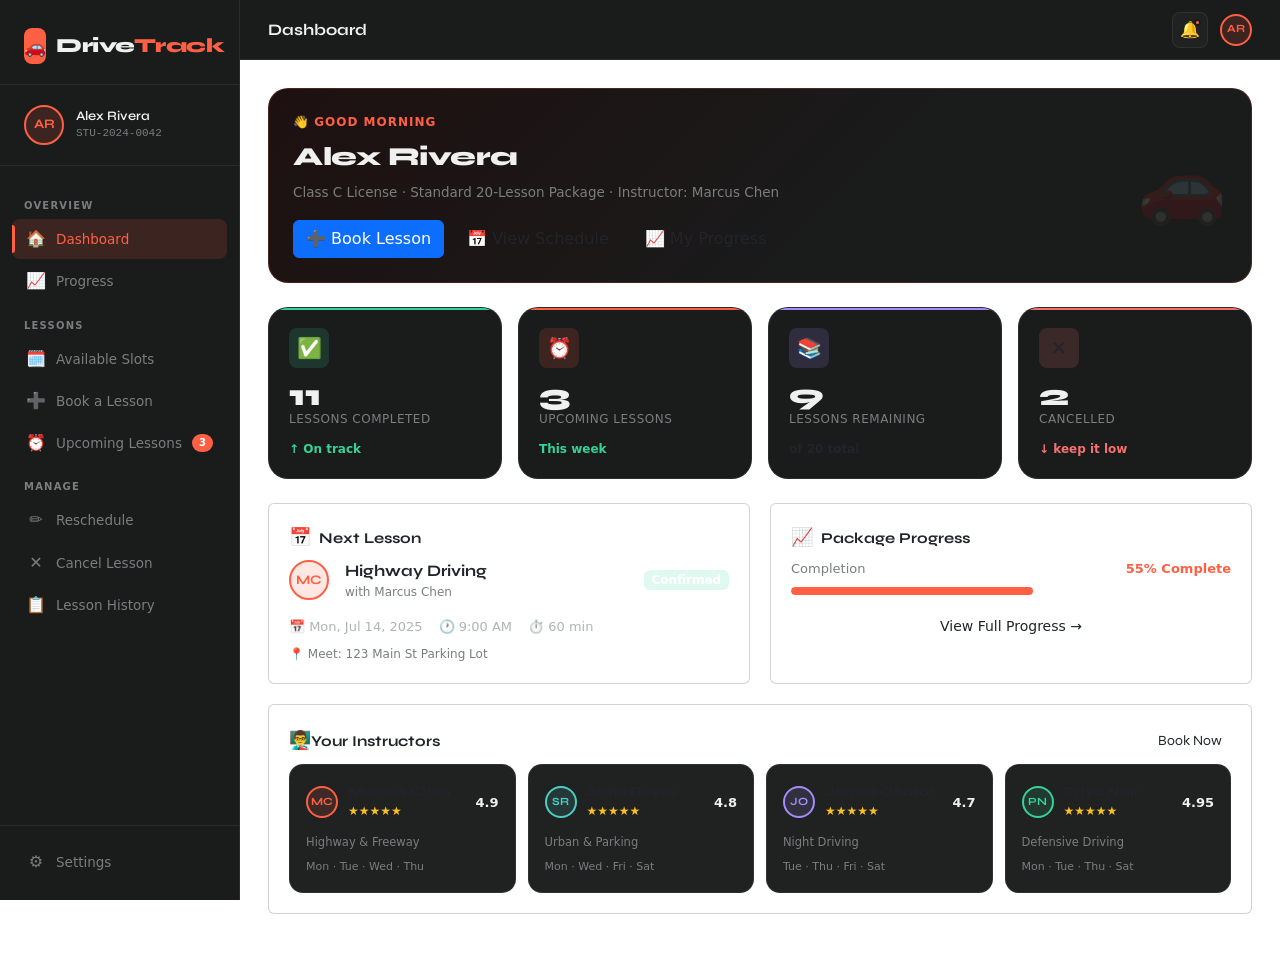
==== src/main/resources/static/index.html @ b2c442f5 "Add getAvailable method" ====
<!DOCTYPE html>
<html lang="en">
<head>
    <meta charset="UTF-8" />
    <meta name="viewport" content="width=device-width, initial-scale=1.0" />
    <title>DriveTrack — Student Dashboard</title>
    <link rel="stylesheet" href="css/style.css" />
    <!-- Bootstrap 5 utilities (grid, flex, spacing only) -->
    <link rel="stylesheet" href="https://cdn.jsdelivr.net/npm/bootstrap@5.3.2/dist/css/bootstrap.min.css" />
</head>
<body>

<!-- ══════════════════════════════════════════════════
     APP SHELL
══════════════════════════════════════════════════ -->
<div class="app-shell">

    <!-- ── Sidebar Overlay (mobile) ── -->
    <div class="sidebar-overlay" id="sidebar-overlay"></div>

    <!-- ══════════════════════════════════
         SIDEBAR / NAV
    ══════════════════════════════════ -->
    <aside class="sidebar" id="sidebar">

        <!-- Logo -->
        <div class="sidebar-logo">
            <div class="logo-mark">
                <div class="logo-icon">🚗</div>
                <div class="logo-text">Drive<span>Track</span></div>
            </div>
        </div>

        <!-- Student Mini Profile -->
        <div class="sidebar-student">
            <div class="student-mini">
                <div class="avatar">AR</div>
                <div>
                    <div class="student-name">Alex Rivera</div>
                    <div class="student-id">STU-2024-0042</div>
                </div>
            </div>
        </div>

        <!-- Nav Links -->
        <nav class="sidebar-nav">

            <div class="nav-section-label">Overview</div>

            <button class="nav-item active" data-section="dashboard">
                <div class="nav-icon">🏠</div>
                Dashboard
            </button>

            <button class="nav-item" data-section="progress">
                <div class="nav-icon">📈</div>
                Progress
            </button>

            <div class="nav-section-label">Lessons</div>

            <button class="nav-item" data-section="slots">
                <div class="nav-icon">🗓️</div>
                Available Slots
            </button>

            <button class="nav-item" data-section="book">
                <div class="nav-icon">➕</div>
                Book a Lesson
            </button>

            <button class="nav-item" data-section="upcoming">
                <div class="nav-icon">⏰</div>
                Upcoming Lessons
                <span class="nav-badge">3</span>
            </button>

            <div class="nav-section-label">Manage</div>

            <button class="nav-item" data-section="reschedule">
                <div class="nav-icon">✏️</div>
                Reschedule
            </button>

            <button class="nav-item" data-section="cancel">
                <div class="nav-icon">✕</div>
                Cancel Lesson
            </button>

            <button class="nav-item" data-section="history">
                <div class="nav-icon">📋</div>
                Lesson History
            </button>

        </nav>

        <!-- Sidebar Footer -->
        <div class="sidebar-footer">
            <button class="nav-item" data-section="dashboard" style="color:var(--text-muted)">
                <div class="nav-icon">⚙️</div>
                Settings
            </button>
        </div>

    </aside><!-- /sidebar -->


    <!-- ══════════════════════════════════
         MAIN CONTENT AREA
    ══════════════════════════════════ -->
    <main class="main-content">

        <!-- ── Top Bar ── -->
        <header class="topbar">
            <div class="topbar-left">
                <button class="hamburger" id="hamburger-btn">☰</button>
                <div class="page-title" id="page-title">Dashboard</div>
            </div>
            <div class="topbar-right">
                <button class="topbar-btn notification-dot" title="Notifications">🔔</button>
                <div class="avatar sm">AR</div>
            </div>
        </header>


        <!-- ════════════════════════════════════════════
             SECTION 1 — DASHBOARD
        ════════════════════════════════════════════ -->
        <section class="page-section active" id="section-dashboard">

            <!-- Welcome Banner -->
            <div class="welcome-banner mb-4">
                <div class="welcome-label">👋 Good morning</div>
                <div class="welcome-name">Alex Rivera</div>
                <div class="welcome-sub">Class C License · Standard 20-Lesson Package · Instructor: Marcus Chen</div>
                <div class="quick-actions">
                    <button class="btn btn-primary" onclick="navigateTo('book')">➕ Book Lesson</button>
                    <button class="btn btn-ghost" onclick="navigateTo('upcoming')">📅 View Schedule</button>
                    <button class="btn btn-ghost" onclick="navigateTo('progress')">📈 My Progress</button>
                </div>
            </div>

            <!-- Stat Cards -->
            <div class="stats-grid mb-4">
                <div class="stat-card" style="--accent:var(--success);--icon-bg:var(--success-dim)">
                    <div class="stat-icon-wrap">✅</div>
                    <div>
                        <div class="stat-value" id="dash-completed">—</div>
                        <div class="stat-label">Lessons Completed</div>
                    </div>
                    <div class="stat-change up">↑ On track</div>
                </div>
                <div class="stat-card" style="--accent:var(--primary);--icon-bg:var(--primary-dim)">
                    <div class="stat-icon-wrap">⏰</div>
                    <div>
                        <div class="stat-value" id="dash-upcoming">—</div>
                        <div class="stat-label">Upcoming Lessons</div>
                    </div>
                    <div class="stat-change up">This week</div>
                </div>
                <div class="stat-card" style="--accent:var(--purple);--icon-bg:var(--purple-dim)">
                    <div class="stat-icon-wrap">📚</div>
                    <div>
                        <div class="stat-value" id="dash-remaining">—</div>
                        <div class="stat-label">Lessons Remaining</div>
                    </div>
                    <div class="stat-change">of 20 total</div>
                </div>
                <div class="stat-card" style="--accent:var(--danger);--icon-bg:var(--danger-dim)">
                    <div class="stat-icon-wrap">✕</div>
                    <div>
                        <div class="stat-value" id="dash-cancelled">—</div>
                        <div class="stat-label">Cancelled</div>
                    </div>
                    <div class="stat-change down">↓ keep it low</div>
                </div>
            </div>

            <div class="dashboard-grid">

                <!-- Next Lesson -->
                <div class="card">
                    <div class="card-title"><span class="icon">📅</span>Next Lesson</div>
                    <div id="dash-next-lesson"><div class="spinner" style="margin:20px auto"></div></div>
                </div>

                <!-- Overall Progress -->
                <div class="card">
                    <div class="card-title"><span class="icon">📈</span>Package Progress</div>
                    <div class="d-flex justify-content-between mb-2" style="font-size:13px">
                        <span style="color:var(--text-muted)">Completion</span>
                        <span id="dash-progress-pct" style="color:var(--primary);font-weight:700">—</span>
                    </div>
                    <div class="progress-bar-wrap mb-3">
                        <div class="progress-bar-fill" id="dash-progress-bar" style="width:0%"></div>
                    </div>
                    <button class="btn btn-ghost btn-sm btn-full" onclick="navigateTo('progress')">View Full Progress →</button>
                </div>

                <!-- Instructors -->
                <div class="card" style="grid-column:1/-1">
                    <div class="card-title d-flex justify-content-between align-items-center">
                        <span><span class="icon">👨‍🏫</span>Your Instructors</span>
                        <button class="btn btn-ghost btn-sm" onclick="navigateTo('book')">Book Now</button>
                    </div>
                    <div class="instructor-grid" id="dash-instructors">
                        <div class="spinner" style="margin:20px auto"></div>
                    </div>
                </div>

            </div>
        </section><!-- /dashboard -->


        <!-- ════════════════════════════════════════════
             SECTION 2 — AVAILABLE SLOTS
        ════════════════════════════════════════════ -->
        <section class="page-section" id="section-slots" id="slots-section">

            <div class="section-header">
                <div>
                    <div class="section-title">Available Time Slots</div>
                    <div class="section-subtitle">Select any green slot to book instantly</div>
                </div>
                <button class="btn btn-primary" onclick="navigateTo('book')">➕ Book Custom Lesson</button>
            </div>

            <!-- Filters -->
            <div id="slots-section" class="slots-filters mb-4">
                <div class="filter-chip active" data-filter="all" onclick="filterSlots('all')">All Slots</div>
                <div class="filter-chip" data-filter="available" onclick="filterSlots('available')">✅ Available</div>
                <div class="filter-chip" data-filter="booked" onclick="filterSlots('booked')">🚫 Booked</div>
            </div>

            <div class="slots-grid" id="slots-grid">
                <div class="spinner" style="margin:40px auto;grid-column:1/-1"></div>
            </div>

        </section><!-- /slots -->


        <!-- ════════════════════════════════════════════
             SECTION 3 — BOOK A LESSON
        ════════════════════════════════════════════ -->
        <section class="page-section" id="section-book">

            <div class="section-header">
                <div>
                    <div class="section-title">Book a Lesson</div>
                    <div class="section-subtitle">Fill in the details below to schedule your lesson</div>
                </div>
            </div>

            <div class="booking-layout">

                <!-- Form -->
                <div class="card">
                    <div class="card-title"><span class="icon">📝</span>Lesson Details</div>

                    <div class="form-group">
                        <label class="form-label">Instructor</label>
                        <select class="form-control" id="book-instructor" onchange="onInstructorChange()">
                            <option value="">Loading instructors…</option>
                        </select>
                    </div>

                    <div class="form-group">
                        <label class="form-label">Lesson Type</label>
                        <select class="form-control" id="book-type">
                            <option value="General Practice">General Practice</option>
                            <option value="Highway Driving">Highway Driving</option>
                            <option value="Urban Streets">Urban Streets</option>
                            <option value="Parking Practice">Parking Practice</option>
                            <option value="Night Driving">Night Driving</option>
                            <option value="Defensive Driving">Defensive Driving</option>
                            <option value="Test Preparation">Test Preparation</option>
                        </select>
                    </div>

                    <div class="form-group">
                        <label class="form-label">Date</label>
                        <input type="date" class="form-control" id="book-date" onchange="onDateChange()" />
                    </div>

                    <div class="form-group">
                        <label class="form-label">Available Time Slots</label>
                        <div class="time-slots-pick" id="book-time-slots">
                            <div style="color:var(--text-muted);font-size:13px;grid-column:1/-1">Select instructor &amp; date first</div>
                        </div>
                    </div>

                    <div class="form-group">
                        <label class="form-label">Notes (optional)</label>
                        <textarea class="form-control" id="book-notes" rows="3" placeholder="Any special requests or focus areas…"></textarea>
                    </div>

                </div>

                <!-- Summary Card -->
                <div class="booking-summary">
                    <div class="card-title"><span class="icon">📋</span>Booking Summary</div>

                    <div class="summary-row">
                        <span class="summary-label">Instructor</span>
                        <span class="summary-value" id="summary-instructor">—</span>
                    </div>
                    <div class="summary-row">
                        <span class="summary-label">Date</span>
                        <span class="summary-value" id="summary-date">—</span>
                    </div>
                    <div class="summary-row">
                        <span class="summary-label">Time</span>
                        <span class="summary-value" id="summary-time">—</span>
                    </div>
                    <div class="summary-row">
                        <span class="summary-label">Duration</span>
                        <span class="summary-value" id="summary-duration">60 minutes</span>
                    </div>

                    <div class="divider"></div>

                    <div style="background:var(--primary-dim);border:1px solid rgba(255,96,68,0.2);border-radius:var(--radius-sm);padding:12px;font-size:12.5px;color:var(--text-muted);margin-bottom:18px">
                        ⚠️ Free cancellation up to 24 hours before your lesson starts.
                    </div>

                    <button class="btn btn-primary btn-lg btn-full" id="book-submit-btn" disabled onclick="submitBooking()">
                        Confirm Booking
                    </button>
                </div>

            </div>
        </section><!-- /book -->


        <!-- ════════════════════════════════════════════
             SECTION 4 — UPCOMING LESSONS
        ════════════════════════════════════════════ -->
        <section class="page-section" id="section-upcoming">

            <div class="section-header">
                <div>
                    <div class="section-title">Upcoming Lessons</div>
                    <div class="section-subtitle">Your scheduled lessons — click Reschedule or Cancel to manage</div>
                </div>
                <button class="btn btn-primary" onclick="navigateTo('book')">➕ Book New</button>
            </div>

            <div class="lesson-cards-grid" id="upcoming-lessons">
                <div class="spinner" style="margin:40px auto;grid-column:1/-1"></div>
            </div>

        </section><!-- /upcoming -->


        <!-- ════════════════════════════════════════════
             SECTION 5 — RESCHEDULE
        ════════════════════════════════════════════ -->
        <section class="page-section" id="section-reschedule">

            <div class="section-header">
                <div>
                    <div class="section-title">Reschedule Lesson</div>
                    <div class="section-subtitle">Select a lesson and choose a new date &amp; time</div>
                </div>
            </div>

            <div class="reschedule-layout">

                <!-- Select Lesson -->
                <div class="card">
                    <div class="card-title"><span class="icon">✏️</span>Select Lesson to Reschedule</div>

                    <div class="form-group">
                        <label class="form-label">Lesson</label>
                        <select class="form-control" id="reschedule-lesson">
                            <option value="">Loading…</option>
                        </select>
                    </div>

                    <div class="form-group">
                        <label class="form-label">New Date</label>
                        <input type="date" class="form-control" id="reschedule-date" />
                    </div>

                    <div class="form-group">
                        <label class="form-label">New Time</label>
                        <select class="form-control" id="reschedule-time">
                            <option value="">Select time…</option>
                            <option value="08:00">8:00 AM</option>
                            <option value="09:00">9:00 AM</option>
                            <option value="10:00">10:00 AM</option>
                            <option value="11:00">11:00 AM</option>
                            <option value="13:00">1:00 PM</option>
                            <option value="14:00">2:00 PM</option>
                            <option value="15:00">3:00 PM</option>
                            <option value="17:00">5:00 PM</option>
                            <option value="18:00">6:00 PM</option>
                            <option value="19:00">7:00 PM</option>
                        </select>
                    </div>

                    <div style="background:var(--warning-dim);border:1px solid rgba(251,191,36,0.2);border-radius:var(--radius-sm);padding:12px;font-size:12.5px;color:var(--text-muted);margin-bottom:18px">
                        ⚠️ Reschedule requests must be made at least 24 hours in advance. The instructor will confirm the new time.
                    </div>

                    <button class="btn btn-primary btn-full" id="reschedule-btn" onclick="submitReschedule()">
                        Send Reschedule Request
                    </button>
                </div>

                <!-- Info Card -->
                <div class="card" style="align-self:start">
                    <div class="card-title"><span class="icon">ℹ️</span>Reschedule Policy</div>
                    <div style="color:var(--text-muted);font-size:13.5px;line-height:1.8">
                        <p class="mb-3">You can reschedule a lesson <strong style="color:var(--text)">up to 2 times</strong> without penalty.</p>
                        <p class="mb-3">Requests submitted <strong style="color:var(--text)">less than 24 hours</strong> before the lesson may incur a rescheduling fee.</p>
                        <p class="mb-3">Your instructor will receive your request and confirm within <strong style="color:var(--text)">2 business hours</strong>.</p>
                        <p>The lesson status will change to <span class="badge badge-pending">Pending</span> until confirmed.</p>
                    </div>
                    <div class="divider"></div>
                    <button class="btn btn-ghost btn-sm btn-full" onclick="navigateTo('upcoming')">← Back to Upcoming</button>
                </div>

            </div>
        </section><!-- /reschedule -->


        <!-- ════════════════════════════════════════════
             SECTION 6 — CANCEL LESSON
        ════════════════════════════════════════════ -->
        <section class="page-section" id="section-cancel">

            <div class="section-header">
                <div>
                    <div class="section-title">Cancel a Lesson</div>
                    <div class="section-subtitle">Review your upcoming lessons and cancel if needed</div>
                </div>
            </div>

            <div class="card">
                <div class="card-title"><span class="icon">📅</span>Upcoming Lessons</div>
                <div id="cancel-lessons-list">
                    <div class="spinner" style="margin:40px auto"></div>
                </div>
            </div>

        </section><!-- /cancel -->


        <!-- ════════════════════════════════════════════
             SECTION 7 — LESSON HISTORY
        ════════════════════════════════════════════ -->
        <section class="page-section" id="section-history">

            <div class="section-header">
                <div>
                    <div class="section-title">Lesson History</div>
                    <div class="section-subtitle">All completed &amp; cancelled lessons</div>
                </div>
            </div>

            <!-- Filter Chips -->
            <div id="history-section" class="history-filters">
                <div class="filter-chip active" data-filter="all" onclick="filterHistory('all')">All</div>
                <div class="filter-chip" data-filter="completed" onclick="filterHistory('completed')">✅ Completed</div>
                <div class="filter-chip" data-filter="cancelled" onclick="filterHistory('cancelled')">✕ Cancelled</div>
            </div>

            <div class="card">
                <div class="table-wrap">
                    <table class="data-table">
                        <thead>
                        <tr>
                            <th>Lesson ID</th>
                            <th>Type</th>
                            <th>Instructor</th>
                            <th>Date</th>
                            <th>Time</th>
                            <th>Status</th>
                            <th>Score</th>
                        </tr>
                        </thead>
                        <tbody id="history-table-body">
                        <tr><td colspan="7" class="text-center" style="padding:40px">
                            <div class="spinner" style="margin:auto"></div>
                        </td></tr>
                        </tbody>
                    </table>
                </div>
            </div>

        </section><!-- /history -->


        <!-- ════════════════════════════════════════════
             SECTION 8 — PROGRESS
        ════════════════════════════════════════════ -->
        <section class="page-section" id="section-progress">

            <div class="section-header">
                <div>
                    <div class="section-title">Progress Tracker</div>
                    <div class="section-subtitle">Your overall performance &amp; milestones</div>
                </div>
            </div>

            <div class="progress-layout">

                <!-- Left Column -->
                <div>

                    <!-- Ring + Stats Card -->
                    <div class="card mb-4">
                        <div class="big-progress-ring">
                            <div class="ring-wrap">
                                <svg width="160" height="160" viewBox="0 0 160 160">
                                    <circle cx="80" cy="80" r="66" fill="none" stroke="rgba(255,255,255,0.06)" stroke-width="12"/>
                                    <circle id="progress-ring-circle" cx="80" cy="80" r="66"
                                            fill="none" stroke="#FF6044" stroke-width="12"
                                            stroke-linecap="round"
                                            stroke-dasharray="0 414"
                                            style="transition:stroke-dasharray 1s cubic-bezier(0.4,0,0.2,1)"
                                    />
                                </svg>
                                <div class="ring-center">
                                    <div class="ring-pct" id="progress-pct-text">0%</div>
                                    <div class="ring-label">Complete</div>
                                </div>
                            </div>

                            <div class="progress-stat-row">
                                <div class="progress-stat-item">
                                    <div class="progress-stat-val" id="prog-completed" style="color:var(--success)">—</div>
                                    <div class="progress-stat-lbl">Done</div>
                                </div>
                                <div class="progress-stat-item">
                                    <div class="progress-stat-val" id="prog-upcoming" style="color:var(--primary)">—</div>
                                    <div class="progress-stat-lbl">Upcoming</div>
                                </div>
                                <div class="progress-stat-item">
                                    <div class="progress-stat-val" id="prog-remaining" style="color:var(--purple)">—</div>
                                    <div class="progress-stat-lbl">Left</div>
                                </div>
                                <div class="progress-stat-item">
                                    <div class="progress-stat-val" id="prog-cancelled" style="color:var(--danger)">—</div>
                                    <div class="progress-stat-lbl">Cancelled</div>
                                </div>
                            </div>
                        </div>
                    </div>

                    <!-- Breakdown Bars -->
                    <div class="card mb-4">
                        <div class="card-title"><span class="icon">📊</span>Lesson Breakdown</div>
                        <div id="progress-breakdown">
                            <div class="spinner" style="margin:20px auto"></div>
                        </div>
                    </div>

                    <!-- Assigned Instructor -->
                    <div class="card">
                        <div class="card-title"><span class="icon">👨‍🏫</span>Assigned Instructor</div>
                        <div class="d-flex align-items-center gap-3">
                            <div class="avatar lg">MC</div>
                            <div>
                                <div style="font-family:var(--font-display);font-weight:700;font-size:17px" id="prog-instructor">—</div>
                                <div style="color:var(--text-muted);font-size:13px">Highway &amp; Freeway Specialist</div>
                                <div class="stars mt-1">★★★★★ <span class="rating-val">4.9</span></div>
                            </div>
                        </div>
                    </div>

                </div>

                <!-- Right Column — Milestones -->
                <div>
                    <div class="card">
                        <div class="card-title"><span class="icon">🏆</span>Milestones</div>
                        <div class="milestones-grid" id="milestones-grid">
                            <div class="spinner" style="margin:20px auto;grid-column:1/-1"></div>
                        </div>
                    </div>
                </div>

            </div>
        </section><!-- /progress -->


    </main><!-- /main-content -->
</div><!-- /app-shell -->


<!-- ══════════════════════════════════════════════════
     CANCEL CONFIRMATION MODAL
══════════════════════════════════════════════════ -->
<div class="modal-overlay" id="cancel-modal">
    <div class="modal">
        <div class="modal-icon">⚠️</div>
        <div class="modal-title">Cancel This Lesson?</div>
        <div class="modal-text">
            You're about to cancel:<br>
            <strong id="cancel-modal-info" style="color:var(--text)"></strong>
            <br><br>
            This action cannot be undone. A cancelled lesson counts toward your cancellation record.
        </div>
        <div class="modal-actions">
            <button class="btn btn-ghost" onclick="closeModal('cancel-modal')">Keep Lesson</button>
            <button class="btn btn-danger" onclick="executeCancel()">Yes, Cancel</button>
        </div>
    </div>
</div>


<!-- ══════════════════════════════════════════════════
     TOAST CONTAINER
══════════════════════════════════════════════════ -->
<div class="toast-container" id="toast-container"></div>


<!-- ══════════════════════════════════════════════════
     SCRIPTS
══════════════════════════════════════════════════ -->
<script src="js/mock-data.js"></script>
<script src="js/script.js"></script>
</body>
</html>
---- src/main/resources/static/css/style.css ----
/* =============================================================
   style.css — DriveTrack Student Dashboard
   Primary: #FF6044 | Background: #121313
   ============================================================= */

/* ── Fonts ── */
@import url('https://fonts.googleapis.com/css2?family=Syne:wght@400;500;600;700;800&family=DM+Sans:wght@300;400;500;600&display=swap');

/* ── CSS Variables ── */
:root {
  --primary:        #FF6044;
  --primary-dim:    rgba(255, 96, 68, 0.15);
  --primary-glow:   rgba(255, 96, 68, 0.35);
  --bg:             #121313;
  --bg-card:        #1A1B1B;
  --bg-card2:       #202222;
  --bg-hover:       #252727;
  --border:         rgba(255,255,255,0.07);
  --border-light:   rgba(255,255,255,0.12);
  --text:           #F0F0F0;
  --text-muted:     #7A7E7E;
  --text-dim:       #B0B4B4;
  --success:        #34D399;
  --success-dim:    rgba(52, 211, 153, 0.15);
  --warning:        #FBBF24;
  --warning-dim:    rgba(251, 191, 36, 0.15);
  --danger:         #F87171;
  --danger-dim:     rgba(248, 113, 113, 0.15);
  --info:           #60A5FA;
  --info-dim:       rgba(96, 165, 250, 0.15);
  --purple:         #A78BFA;
  --purple-dim:     rgba(167, 139, 250, 0.15);
  --teal:           #4ECDC4;
  --teal-dim:       rgba(78, 205, 196, 0.15);
  --radius-sm:      8px;
  --radius:         14px;
  --radius-lg:      20px;
  --radius-xl:      28px;
  --shadow:         0 4px 24px rgba(0,0,0,0.4);
  --shadow-lg:      0 8px 40px rgba(0,0,0,0.6);
  --font-display:   'Syne', sans-serif;
  --font-body:      'DM Sans', sans-serif;
  --nav-w:          240px;
  --transition:     0.22s cubic-bezier(0.4, 0, 0.2, 1);
}

/* ── Reset & Base ── */
*, *::before, *::after { box-sizing: border-box; margin: 0; padding: 0; }

html { scroll-behavior: smooth; }

body {
  font-family: var(--font-body);
  background: var(--bg);
  color: var(--text);
  font-size: 14px;
  line-height: 1.6;
  min-height: 100vh;
  overflow-x: hidden;
}

/* ── Scrollbar ── */
::-webkit-scrollbar { width: 5px; height: 5px; }
::-webkit-scrollbar-track { background: var(--bg); }
::-webkit-scrollbar-thumb { background: #2E3030; border-radius: 99px; }
::-webkit-scrollbar-thumb:hover { background: var(--primary); }

/* ── App Shell ── */
.app-shell {
  display: flex;
  min-height: 100vh;
}

/* ── Sidebar ── */
.sidebar {
  width: var(--nav-w);
  background: var(--bg-card);
  border-right: 1px solid var(--border);
  display: flex;
  flex-direction: column;
  position: fixed;
  top: 0; left: 0;
  height: 100vh;
  z-index: 200;
  transition: transform var(--transition);
}

.sidebar-logo {
  padding: 28px 24px 20px;
  border-bottom: 1px solid var(--border);
}

.logo-mark {
  display: flex;
  align-items: center;
  gap: 10px;
}

.logo-icon {
  width: 36px; height: 36px;
  background: var(--primary);
  border-radius: var(--radius-sm);
  display: flex; align-items: center; justify-content: center;
  font-size: 18px;
}

.logo-text {
  font-family: var(--font-display);
  font-size: 20px;
  font-weight: 800;
  letter-spacing: -0.5px;
  color: var(--text);
}

.logo-text span { color: var(--primary); }

.sidebar-student {
  padding: 20px 24px;
  border-bottom: 1px solid var(--border);
}

.student-mini {
  display: flex;
  align-items: center;
  gap: 12px;
}

.avatar {
  width: 40px; height: 40px;
  border-radius: 50%;
  background: var(--primary-dim);
  border: 2px solid var(--primary);
  display: flex; align-items: center; justify-content: center;
  font-family: var(--font-display);
  font-weight: 700;
  font-size: 13px;
  color: var(--primary);
  flex-shrink: 0;
}

.avatar.sm { width: 32px; height: 32px; font-size: 11px; }
.avatar.lg { width: 52px; height: 52px; font-size: 17px; }

.avatar.teal { background: var(--teal-dim); border-color: var(--teal); color: var(--teal); }
.avatar.purple { background: var(--purple-dim); border-color: var(--purple); color: var(--purple); }
.avatar.green { background: var(--success-dim); border-color: var(--success); color: var(--success); }

.student-name {
  font-family: var(--font-display);
  font-weight: 600;
  font-size: 13px;
  color: var(--text);
  line-height: 1.3;
}

.student-id {
  font-size: 11px;
  color: var(--text-muted);
  font-family: monospace;
}

.sidebar-nav {
  flex: 1;
  padding: 16px 12px;
  overflow-y: auto;
}

.nav-section-label {
  font-size: 10px;
  font-weight: 600;
  letter-spacing: 1.2px;
  text-transform: uppercase;
  color: var(--text-muted);
  padding: 8px 12px 6px;
  margin-top: 8px;
}

.nav-item {
  display: flex;
  align-items: center;
  gap: 10px;
  padding: 10px 14px;
  border-radius: var(--radius-sm);
  cursor: pointer;
  color: var(--text-muted);
  font-weight: 500;
  font-size: 13.5px;
  transition: all var(--transition);
  position: relative;
  margin-bottom: 2px;
  border: none;
  background: none;
  width: 100%;
  text-align: left;
  text-decoration: none;
}

.nav-item:hover {
  background: var(--bg-hover);
  color: var(--text);
}

.nav-item.active {
  background: var(--primary-dim);
  color: var(--primary);
}

.nav-item.active::before {
  content: '';
  position: absolute;
  left: 0; top: 6px; bottom: 6px;
  width: 3px;
  background: var(--primary);
  border-radius: 0 3px 3px 0;
}

.nav-icon {
  width: 20px; height: 20px;
  display: flex; align-items: center; justify-content: center;
  font-size: 16px;
  flex-shrink: 0;
}

.nav-badge {
  margin-left: auto;
  background: var(--primary);
  color: white;
  font-size: 10px;
  font-weight: 700;
  padding: 2px 7px;
  border-radius: 99px;
  line-height: 1.4;
}

.sidebar-footer {
  padding: 16px 12px;
  border-top: 1px solid var(--border);
}

/* ── Main Content ── */
.main-content {
  flex: 1;
  margin-left: var(--nav-w);
  min-height: 100vh;
  display: flex;
  flex-direction: column;
}

/* ── Top Bar ── */
.topbar {
  background: var(--bg-card);
  border-bottom: 1px solid var(--border);
  padding: 0 28px;
  height: 60px;
  display: flex;
  align-items: center;
  justify-content: space-between;
  position: sticky;
  top: 0;
  z-index: 100;
}

.topbar-left {
  display: flex;
  align-items: center;
  gap: 12px;
}

.hamburger {
  display: none;
  background: none;
  border: none;
  color: var(--text);
  font-size: 20px;
  cursor: pointer;
  padding: 4px;
}

.page-title {
  font-family: var(--font-display);
  font-weight: 700;
  font-size: 16px;
  color: var(--text);
}

.topbar-right {
  display: flex;
  align-items: center;
  gap: 12px;
}

.topbar-btn {
  width: 36px; height: 36px;
  border-radius: var(--radius-sm);
  background: var(--bg-card2);
  border: 1px solid var(--border);
  color: var(--text-muted);
  display: flex; align-items: center; justify-content: center;
  cursor: pointer;
  font-size: 16px;
  transition: all var(--transition);
}

.topbar-btn:hover { border-color: var(--primary); color: var(--primary); }

.notification-dot {
  position: relative;
}

.notification-dot::after {
  content: '';
  position: absolute;
  top: 6px; right: 6px;
  width: 7px; height: 7px;
  background: var(--primary);
  border-radius: 50%;
  border: 2px solid var(--bg-card);
}

/* ── Page Sections ── */
.page-section {
  padding: 28px;
  flex: 1;
  display: none;
}

.page-section.active { display: block; }

/* ── Section Header ── */
.section-header {
  display: flex;
  align-items: center;
  justify-content: space-between;
  margin-bottom: 24px;
  flex-wrap: wrap;
  gap: 12px;
}

.section-title {
  font-family: var(--font-display);
  font-size: 22px;
  font-weight: 800;
  color: var(--text);
  letter-spacing: -0.3px;
}

.section-subtitle {
  font-size: 13px;
  color: var(--text-muted);
  margin-top: 2px;
}

/* ── Cards ── */
.card {
  background: var(--bg-card);
  border: 1px solid var(--border);
  border-radius: var(--radius-lg);
  padding: 20px;
  transition: border-color var(--transition);
}

.card:hover { border-color: var(--border-light); }

.card-title {
  font-family: var(--font-display);
  font-weight: 700;
  font-size: 15px;
  margin-bottom: 16px;
  color: var(--text);
  display: flex;
  align-items: center;
  gap: 8px;
}

.card-title .icon { font-size: 18px; }

/* ── Stat Cards ── */
.stats-grid {
  display: grid;
  grid-template-columns: repeat(4, 1fr);
  gap: 16px;
  margin-bottom: 24px;
}

.stat-card {
  background: var(--bg-card);
  border: 1px solid var(--border);
  border-radius: var(--radius-lg);
  padding: 20px;
  display: flex;
  flex-direction: column;
  gap: 12px;
  transition: all var(--transition);
  position: relative;
  overflow: hidden;
}

.stat-card::before {
  content: '';
  position: absolute;
  top: 0; left: 0; right: 0;
  height: 2px;
  background: var(--accent, var(--primary));
  border-radius: 2px 2px 0 0;
}

.stat-card:hover {
  border-color: var(--border-light);
  transform: translateY(-2px);
  box-shadow: var(--shadow);
}

.stat-icon-wrap {
  width: 40px; height: 40px;
  border-radius: var(--radius-sm);
  background: var(--icon-bg, var(--primary-dim));
  display: flex; align-items: center; justify-content: center;
  font-size: 20px;
}

.stat-value {
  font-family: var(--font-display);
  font-size: 30px;
  font-weight: 800;
  color: var(--text);
  line-height: 1;
}

.stat-label {
  font-size: 12px;
  color: var(--text-muted);
  font-weight: 500;
  text-transform: uppercase;
  letter-spacing: 0.5px;
}

.stat-change {
  font-size: 12px;
  font-weight: 600;
  display: flex;
  align-items: center;
  gap: 4px;
}

.stat-change.up { color: var(--success); }
.stat-change.down { color: var(--danger); }

/* ── Buttons ── */
.btn {
  display: inline-flex;
  align-items: center;
  justify-content: center;
  gap: 7px;
  padding: 9px 18px;
  border-radius: var(--radius-sm);
  font-family: var(--font-body);
  font-weight: 600;
  font-size: 13.5px;
  cursor: pointer;
  transition: all var(--transition);
  border: none;
  white-space: nowrap;
  text-decoration: none;
}

.btn-primary {
  background: var(--primary);
  color: white;
}

.btn-primary:hover {
  background: #e8533a;
  box-shadow: 0 4px 16px var(--primary-glow);
  transform: translateY(-1px);
}

.btn-ghost {
  background: transparent;
  border: 1px solid var(--border);
  color: var(--text-muted);
}

.btn-ghost:hover {
  border-color: var(--border-light);
  color: var(--text);
  background: var(--bg-hover);
}

.btn-danger {
  background: var(--danger-dim);
  color: var(--danger);
  border: 1px solid rgba(248,113,113,0.2);
}

.btn-danger:hover {
  background: rgba(248,113,113,0.25);
  transform: translateY(-1px);
}

.btn-success {
  background: var(--success-dim);
  color: var(--success);
  border: 1px solid rgba(52,211,153,0.2);
}

.btn-success:hover { background: rgba(52,211,153,0.25); }

.btn-sm { padding: 6px 13px; font-size: 12.5px; }
.btn-lg { padding: 12px 26px; font-size: 15px; }
.btn-full { width: 100%; }

.btn:disabled {
  opacity: 0.4;
  cursor: not-allowed;
  transform: none !important;
  box-shadow: none !important;
}

/* ── Badges ── */
.badge {
  display: inline-flex;
  align-items: center;
  gap: 5px;
  padding: 3px 10px;
  border-radius: 99px;
  font-size: 11.5px;
  font-weight: 600;
}

.badge-confirmed { background: var(--success-dim); color: var(--success); }
.badge-pending   { background: var(--warning-dim); color: var(--warning); }
.badge-cancelled { background: var(--danger-dim);  color: var(--danger); }
.badge-completed { background: var(--info-dim);    color: var(--info); }
.badge-available { background: var(--success-dim); color: var(--success); }
.badge-booked    { background: var(--danger-dim);  color: var(--danger); }

/* ── Progress Bar ── */
.progress-bar-wrap {
  background: rgba(255,255,255,0.06);
  border-radius: 99px;
  height: 8px;
  overflow: hidden;
}

.progress-bar-fill {
  height: 100%;
  border-radius: 99px;
  background: var(--primary);
  transition: width 0.8s cubic-bezier(0.4,0,0.2,1);
}

.progress-bar-fill.green { background: var(--success); }
.progress-bar-fill.teal  { background: var(--teal); }
.progress-bar-fill.purple { background: var(--purple); }

/* ── Forms ── */
.form-group {
  margin-bottom: 18px;
}

.form-label {
  display: block;
  font-size: 12.5px;
  font-weight: 600;
  color: var(--text-dim);
  margin-bottom: 7px;
  text-transform: uppercase;
  letter-spacing: 0.5px;
}

.form-control {
  width: 100%;
  padding: 10px 14px;
  background: var(--bg-card2);
  border: 1px solid var(--border);
  border-radius: var(--radius-sm);
  color: var(--text);
  font-family: var(--font-body);
  font-size: 14px;
  transition: all var(--transition);
  outline: none;
  appearance: none;
}

.form-control:focus {
  border-color: var(--primary);
  box-shadow: 0 0 0 3px var(--primary-dim);
}

.form-control::placeholder { color: var(--text-muted); }

select.form-control {
  background-image: url("data:image/svg+xml,%3Csvg xmlns='http://www.w3.org/2000/svg' width='12' height='8' viewBox='0 0 12 8'%3E%3Cpath d='M1 1l5 5 5-5' stroke='%237A7E7E' stroke-width='1.5' fill='none' stroke-linecap='round'/%3E%3C/svg%3E");
  background-repeat: no-repeat;
  background-position: right 14px center;
  padding-right: 36px;
}

/* ── Tables ── */
.table-wrap {
  overflow-x: auto;
  border-radius: var(--radius);
}

.data-table {
  width: 100%;
  border-collapse: collapse;
}

.data-table th {
  padding: 11px 16px;
  text-align: left;
  font-size: 11px;
  font-weight: 600;
  color: var(--text-muted);
  text-transform: uppercase;
  letter-spacing: 0.8px;
  background: var(--bg-card2);
  border-bottom: 1px solid var(--border);
  white-space: nowrap;
}

.data-table th:first-child { border-radius: var(--radius-sm) 0 0 0; }
.data-table th:last-child  { border-radius: 0 var(--radius-sm) 0 0; }

.data-table td {
  padding: 13px 16px;
  border-bottom: 1px solid var(--border);
  font-size: 13.5px;
  color: var(--text);
  vertical-align: middle;
}

.data-table tbody tr {
  transition: background var(--transition);
}

.data-table tbody tr:hover td {
  background: var(--bg-hover);
}

.data-table tbody tr:last-child td {
  border-bottom: none;
}

/* ── Lesson ID ── */
.lesson-id {
  font-family: monospace;
  font-size: 12px;
  color: var(--text-muted);
  background: var(--bg-card2);
  padding: 2px 8px;
  border-radius: 4px;
}

/* ── Instructor Cell ── */
.instructor-cell {
  display: flex;
  align-items: center;
  gap: 10px;
}

/* ── Slot Grid ── */
.slots-header {
  display: flex;
  align-items: center;
  justify-content: space-between;
  margin-bottom: 16px;
  flex-wrap: wrap;
  gap: 8px;
}

.slots-filters {
  display: flex;
  gap: 8px;
  flex-wrap: wrap;
}

.filter-chip {
  padding: 5px 14px;
  border-radius: 99px;
  border: 1px solid var(--border);
  background: var(--bg-card2);
  color: var(--text-muted);
  font-size: 12.5px;
  font-weight: 500;
  cursor: pointer;
  transition: all var(--transition);
}

.filter-chip:hover,
.filter-chip.active {
  border-color: var(--primary);
  color: var(--primary);
  background: var(--primary-dim);
}

.slots-grid {
  display: grid;
  grid-template-columns: repeat(auto-fill, minmax(200px, 1fr));
  gap: 12px;
}

.slot-card {
  background: var(--bg-card2);
  border: 1px solid var(--border);
  border-radius: var(--radius);
  padding: 16px;
  transition: all var(--transition);
  cursor: default;
}

.slot-card.available {
  cursor: pointer;
}

.slot-card.available:hover {
  border-color: var(--success);
  box-shadow: 0 0 0 3px var(--success-dim);
  transform: translateY(-2px);
}

.slot-card.booked {
  opacity: 0.55;
}

.slot-time {
  font-family: var(--font-display);
  font-size: 22px;
  font-weight: 700;
  color: var(--text);
  margin-bottom: 4px;
}

.slot-date {
  font-size: 12px;
  color: var(--text-muted);
  margin-bottom: 10px;
}

.slot-instructor {
  display: flex;
  align-items: center;
  gap: 7px;
  margin-top: 10px;
  padding-top: 10px;
  border-top: 1px solid var(--border);
}

.slot-instructor-name {
  font-size: 12px;
  font-weight: 600;
  color: var(--text-dim);
}

/* ── Booking Form ── */
.booking-layout {
  display: grid;
  grid-template-columns: 1fr 340px;
  gap: 20px;
  align-items: start;
}

.time-slots-pick {
  display: grid;
  grid-template-columns: repeat(auto-fill, minmax(90px, 1fr));
  gap: 8px;
  margin-top: 8px;
}

.time-chip {
  padding: 9px 0;
  text-align: center;
  border-radius: var(--radius-sm);
  background: var(--bg-card2);
  border: 1px solid var(--border);
  color: var(--text-muted);
  font-size: 13px;
  font-weight: 600;
  cursor: pointer;
  transition: all var(--transition);
}

.time-chip:hover { border-color: var(--primary); color: var(--primary); }

.time-chip.selected {
  background: var(--primary-dim);
  border-color: var(--primary);
  color: var(--primary);
}

.time-chip.taken {
  opacity: 0.35;
  cursor: not-allowed;
  text-decoration: line-through;
}

/* ── Booking Summary ── */
.booking-summary {
  background: var(--bg-card);
  border: 1px solid var(--border);
  border-radius: var(--radius-lg);
  padding: 22px;
  position: sticky;
  top: 84px;
}

.summary-row {
  display: flex;
  justify-content: space-between;
  align-items: center;
  padding: 8px 0;
  border-bottom: 1px solid var(--border);
  font-size: 13px;
}

.summary-row:last-of-type { border-bottom: none; }
.summary-label { color: var(--text-muted); }
.summary-value { color: var(--text); font-weight: 600; }

/* ── Upcoming Lessons ── */
.lesson-cards-grid {
  display: grid;
  grid-template-columns: repeat(auto-fill, minmax(300px, 1fr));
  gap: 16px;
}

.lesson-card {
  background: var(--bg-card);
  border: 1px solid var(--border);
  border-radius: var(--radius-lg);
  padding: 20px;
  transition: all var(--transition);
  position: relative;
  overflow: hidden;
}

.lesson-card::before {
  content: '';
  position: absolute;
  left: 0; top: 0; bottom: 0;
  width: 3px;
  background: var(--card-accent, var(--primary));
}

.lesson-card:hover {
  border-color: var(--border-light);
  box-shadow: var(--shadow);
}

.lesson-card-top {
  display: flex;
  justify-content: space-between;
  align-items: flex-start;
  margin-bottom: 14px;
}

.lesson-type {
  font-family: var(--font-display);
  font-size: 16px;
  font-weight: 700;
  color: var(--text);
}

.lesson-datetime {
  display: flex;
  gap: 14px;
  margin-bottom: 12px;
}

.lesson-dt-item {
  display: flex;
  align-items: center;
  gap: 5px;
  font-size: 13px;
  color: var(--text-dim);
}

.lesson-dt-item .icon { font-size: 14px; }

.lesson-card-footer {
  display: flex;
  justify-content: space-between;
  align-items: center;
  padding-top: 14px;
  border-top: 1px solid var(--border);
  gap: 8px;
  flex-wrap: wrap;
}

/* ── Reschedule Section ── */
.reschedule-layout {
  display: grid;
  grid-template-columns: 1fr 1fr;
  gap: 20px;
}

/* ── History ── */
.history-filters {
  display: flex;
  gap: 8px;
  margin-bottom: 20px;
  flex-wrap: wrap;
}

.score-pill {
  background: var(--primary-dim);
  color: var(--primary);
  padding: 2px 10px;
  border-radius: 99px;
  font-size: 12px;
  font-weight: 700;
}

/* ── Progress Section ── */
.progress-layout {
  display: grid;
  grid-template-columns: 1fr 320px;
  gap: 24px;
  align-items: start;
}

.big-progress-ring {
  display: flex;
  flex-direction: column;
  align-items: center;
  padding: 32px;
}

.ring-wrap {
  position: relative;
  width: 160px;
  height: 160px;
  margin-bottom: 20px;
}

.ring-wrap svg {
  transform: rotate(-90deg);
}

.ring-center {
  position: absolute;
  top: 50%; left: 50%;
  transform: translate(-50%, -50%);
  text-align: center;
}

.ring-pct {
  font-family: var(--font-display);
  font-size: 32px;
  font-weight: 800;
  color: var(--text);
  line-height: 1;
}

.ring-label {
  font-size: 11px;
  color: var(--text-muted);
  margin-top: 2px;
}

.progress-stat-row {
  display: flex;
  justify-content: space-around;
  gap: 20px;
  width: 100%;
  padding-top: 20px;
  border-top: 1px solid var(--border);
}

.progress-stat-item {
  text-align: center;
}

.progress-stat-val {
  font-family: var(--font-display);
  font-size: 22px;
  font-weight: 800;
}

.progress-stat-lbl {
  font-size: 11px;
  color: var(--text-muted);
  text-transform: uppercase;
  letter-spacing: 0.5px;
  margin-top: 2px;
}

/* ── Milestones ── */
.milestones-grid {
  display: grid;
  grid-template-columns: repeat(4, 1fr);
  gap: 10px;
}

.milestone-item {
  background: var(--bg-card2);
  border: 1px solid var(--border);
  border-radius: var(--radius);
  padding: 16px;
  text-align: center;
  transition: all var(--transition);
}

.milestone-item.achieved {
  border-color: rgba(255,96,68,0.3);
  background: var(--primary-dim);
}

.milestone-item.achieved:hover {
  transform: translateY(-2px);
  box-shadow: 0 4px 16px var(--primary-glow);
}

.milestone-emoji { font-size: 24px; margin-bottom: 6px; }
.milestone-title { font-size: 11px; font-weight: 600; color: var(--text-muted); line-height: 1.3; }
.milestone-item.achieved .milestone-title { color: var(--text); }

/* ── Toast Notifications ── */
.toast-container {
  position: fixed;
  bottom: 24px;
  right: 24px;
  z-index: 9999;
  display: flex;
  flex-direction: column;
  gap: 10px;
}

.toast {
  background: var(--bg-card);
  border: 1px solid var(--border);
  border-radius: var(--radius);
  padding: 14px 18px;
  min-width: 280px;
  max-width: 360px;
  display: flex;
  align-items: flex-start;
  gap: 12px;
  box-shadow: var(--shadow-lg);
  animation: slideInToast 0.3s cubic-bezier(0.4,0,0.2,1);
  position: relative;
}

.toast.removing {
  animation: slideOutToast 0.25s cubic-bezier(0.4,0,0.2,1) forwards;
}

@keyframes slideInToast {
  from { transform: translateX(120%); opacity: 0; }
  to   { transform: translateX(0);    opacity: 1; }
}

@keyframes slideOutToast {
  to { transform: translateX(120%); opacity: 0; }
}

.toast-icon { font-size: 20px; flex-shrink: 0; }

.toast-body { flex: 1; }
.toast-title { font-weight: 700; font-size: 13.5px; margin-bottom: 2px; }
.toast-msg   { font-size: 12.5px; color: var(--text-muted); }

.toast.success { border-left: 3px solid var(--success); }
.toast.error   { border-left: 3px solid var(--danger); }
.toast.info    { border-left: 3px solid var(--info); }
.toast.warning { border-left: 3px solid var(--warning); }

.toast-close {
  background: none;
  border: none;
  color: var(--text-muted);
  cursor: pointer;
  font-size: 16px;
  padding: 0;
  line-height: 1;
}

/* ── Modal ── */
.modal-overlay {
  position: fixed;
  inset: 0;
  background: rgba(0,0,0,0.7);
  backdrop-filter: blur(4px);
  z-index: 5000;
  display: flex;
  align-items: center;
  justify-content: center;
  padding: 20px;
  opacity: 0;
  pointer-events: none;
  transition: opacity var(--transition);
}

.modal-overlay.open {
  opacity: 1;
  pointer-events: all;
}

.modal {
  background: var(--bg-card);
  border: 1px solid var(--border-light);
  border-radius: var(--radius-xl);
  padding: 28px;
  width: 100%;
  max-width: 440px;
  box-shadow: var(--shadow-lg);
  transform: scale(0.92) translateY(20px);
  transition: transform var(--transition);
}

.modal-overlay.open .modal {
  transform: scale(1) translateY(0);
}

.modal-icon {
  width: 52px; height: 52px;
  border-radius: 50%;
  background: var(--danger-dim);
  display: flex; align-items: center; justify-content: center;
  font-size: 24px;
  margin: 0 auto 16px;
}

.modal-title {
  font-family: var(--font-display);
  font-weight: 800;
  font-size: 18px;
  text-align: center;
  margin-bottom: 8px;
}

.modal-text {
  text-align: center;
  color: var(--text-muted);
  font-size: 14px;
  margin-bottom: 24px;
  line-height: 1.6;
}

.modal-actions {
  display: grid;
  grid-template-columns: 1fr 1fr;
  gap: 12px;
}

/* ── Empty State ── */
.empty-state {
  display: flex;
  flex-direction: column;
  align-items: center;
  justify-content: center;
  padding: 60px 20px;
  text-align: center;
}

.empty-icon { font-size: 48px; margin-bottom: 14px; opacity: 0.5; }
.empty-title { font-family: var(--font-display); font-weight: 700; font-size: 18px; margin-bottom: 6px; }
.empty-text  { color: var(--text-muted); font-size: 13px; }

/* ── Loading Spinner ── */
.spinner {
  width: 24px; height: 24px;
  border: 2px solid var(--border);
  border-top-color: var(--primary);
  border-radius: 50%;
  animation: spin 0.7s linear infinite;
}

@keyframes spin { to { transform: rotate(360deg); } }

/* ── Divider ── */
.divider {
  height: 1px;
  background: var(--border);
  margin: 20px 0;
}

/* ── Dashboard Overview ── */
.dashboard-grid {
  display: grid;
  grid-template-columns: 1fr 1fr;
  gap: 20px;
  margin-bottom: 24px;
}

.welcome-banner {
  background: linear-gradient(135deg, #1e1010 0%, #1A1B1B 60%);
  border: 1px solid rgba(255,96,68,0.2);
  border-radius: var(--radius-lg);
  padding: 24px;
  position: relative;
  overflow: hidden;
  grid-column: 1 / -1;
}

.welcome-banner::before {
  content: '🚗';
  position: absolute;
  right: 24px;
  top: 50%;
  transform: translateY(-50%);
  font-size: 72px;
  opacity: 0.12;
}

.welcome-label {
  font-size: 12px;
  color: var(--primary);
  font-weight: 600;
  text-transform: uppercase;
  letter-spacing: 1px;
  margin-bottom: 6px;
}

.welcome-name {
  font-family: var(--font-display);
  font-size: 26px;
  font-weight: 800;
  color: var(--text);
  margin-bottom: 6px;
  letter-spacing: -0.5px;
}

.welcome-sub {
  color: var(--text-muted);
  font-size: 13.5px;
}

.quick-actions {
  display: flex;
  gap: 10px;
  margin-top: 18px;
  flex-wrap: wrap;
}

/* ── Instructor Cards ── */
.instructor-grid {
  display: grid;
  grid-template-columns: repeat(auto-fill, minmax(200px, 1fr));
  gap: 12px;
}

.instructor-card {
  background: var(--bg-card2);
  border: 1px solid var(--border);
  border-radius: var(--radius);
  padding: 16px;
  transition: all var(--transition);
}

.instructor-card:hover {
  border-color: var(--border-light);
  transform: translateY(-2px);
}

.instructor-top {
  display: flex;
  align-items: center;
  gap: 10px;
  margin-bottom: 10px;
}

.instructor-name {
  font-family: var(--font-display);
  font-weight: 700;
  font-size: 14px;
}

.instructor-specialty {
  font-size: 11.5px;
  color: var(--text-muted);
  margin-bottom: 8px;
}

.stars {
  color: var(--warning);
  font-size: 12px;
  margin-bottom: 4px;
}

.rating-val {
  font-size: 13px;
  font-weight: 700;
  color: var(--text);
}

/* ── Sidebar Overlay (mobile) ── */
.sidebar-overlay {
  display: none;
  position: fixed;
  inset: 0;
  background: rgba(0,0,0,0.6);
  z-index: 199;
}

/* ── Responsive ── */
@media (max-width: 1100px) {
  .stats-grid { grid-template-columns: repeat(2, 1fr); }
  .booking-layout { grid-template-columns: 1fr; }
  .reschedule-layout { grid-template-columns: 1fr; }
  .progress-layout { grid-template-columns: 1fr; }
  .milestones-grid { grid-template-columns: repeat(4, 1fr); }
}

@media (max-width: 860px) {
  .dashboard-grid { grid-template-columns: 1fr; }
  .milestones-grid { grid-template-columns: repeat(2, 1fr); }
}

@media (max-width: 768px) {
  :root { --nav-w: 0px; }

  .sidebar {
    transform: translateX(-240px);
    width: 240px;
  }

  .sidebar.open {
    transform: translateX(0);
  }

  .sidebar-overlay { display: block; opacity: 0; pointer-events: none; transition: opacity var(--transition); }
  .sidebar-overlay.show { opacity: 1; pointer-events: all; }

  .main-content { margin-left: 0; }
  .hamburger { display: flex; }

  .page-section { padding: 16px; }
  .topbar { padding: 0 16px; }

  .stats-grid { grid-template-columns: repeat(2, 1fr); }
  .booking-summary { position: static; }
  .lesson-cards-grid { grid-template-columns: 1fr; }
}

@media (max-width: 480px) {
  .stats-grid { grid-template-columns: 1fr 1fr; }
  .milestones-grid { grid-template-columns: repeat(2, 1fr); }
  .modal-actions { grid-template-columns: 1fr; }
  .time-slots-pick { grid-template-columns: repeat(3, 1fr); }
}
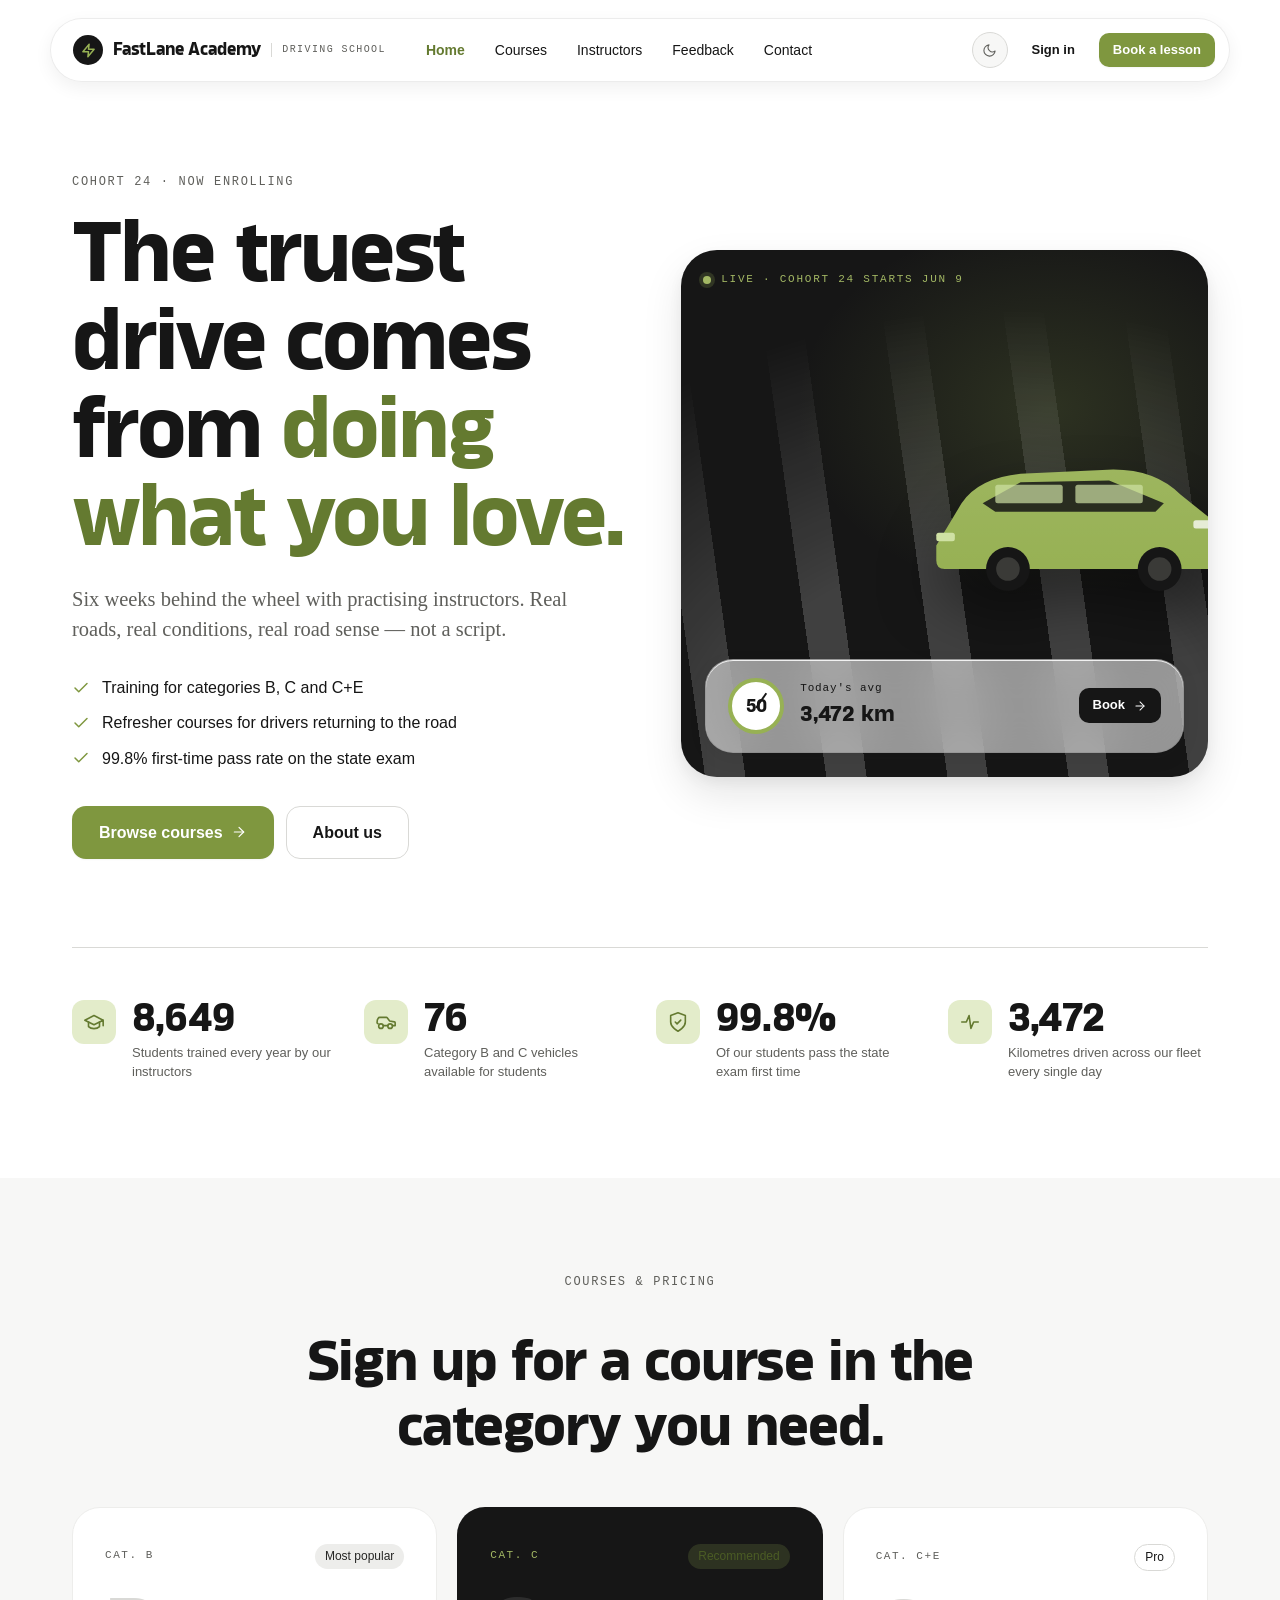
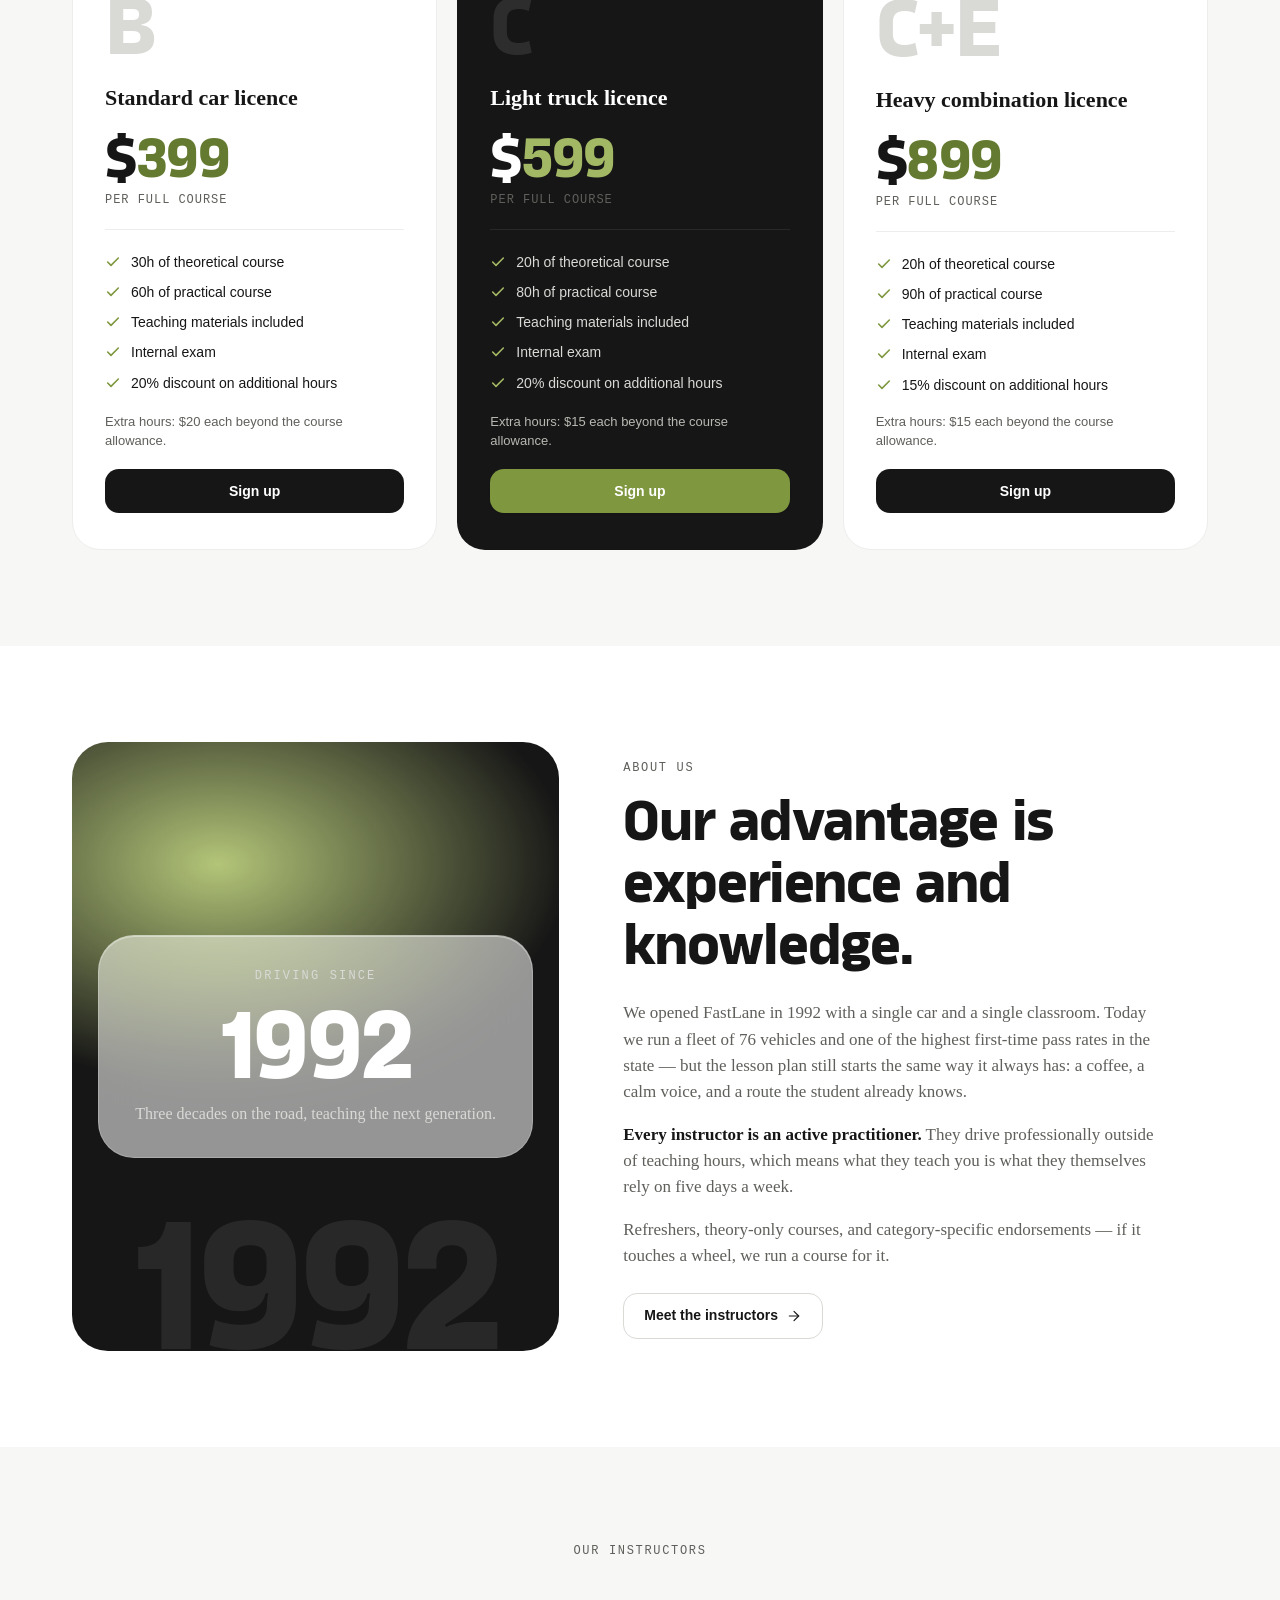
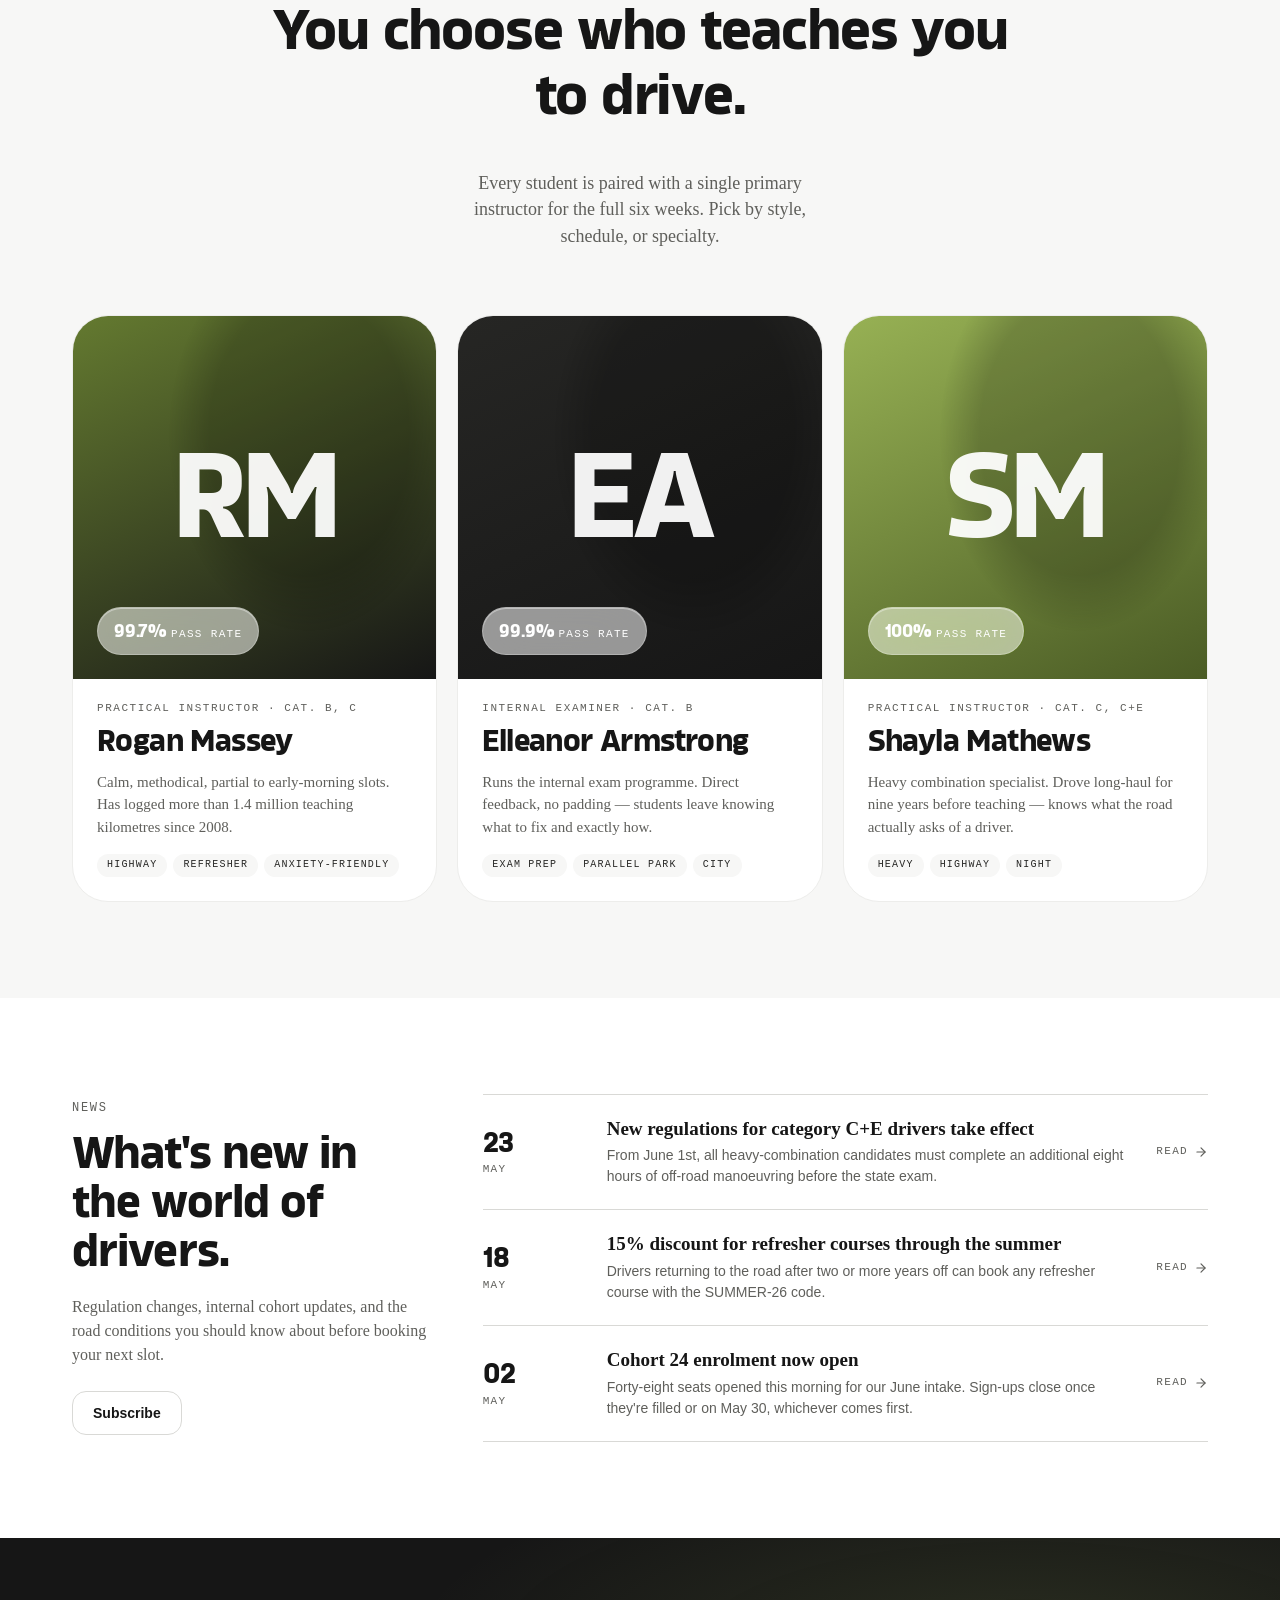
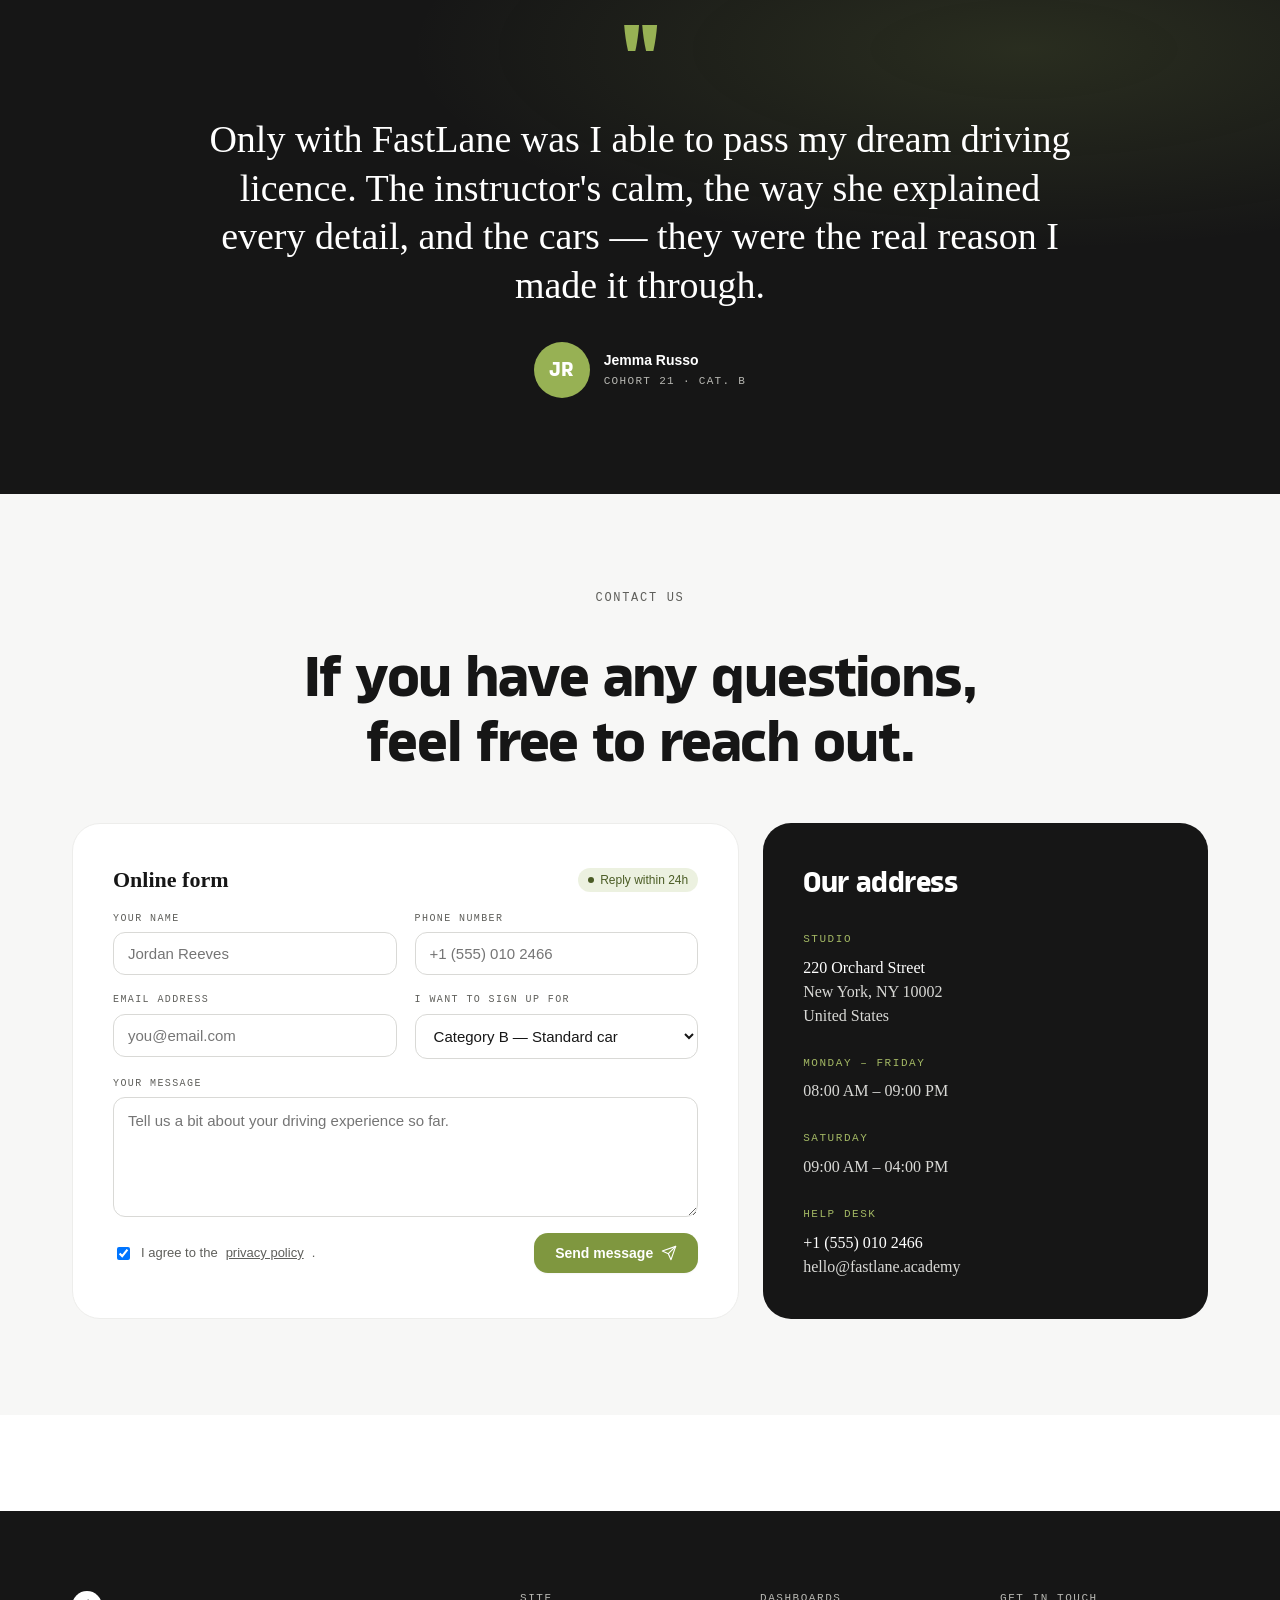
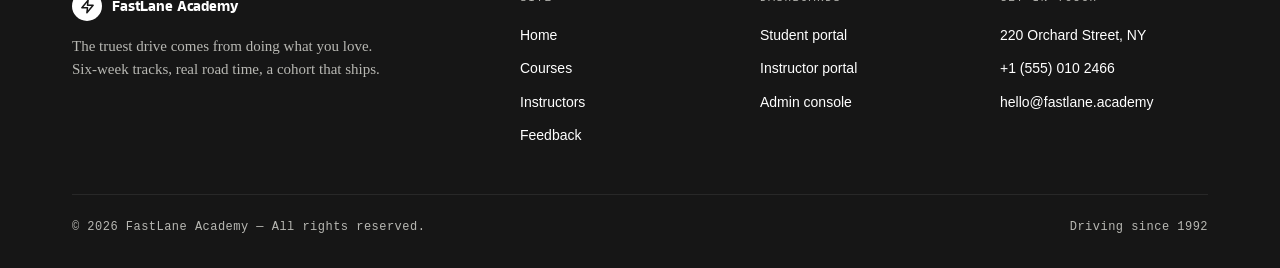
==== commit 71fca145: "add UI" ====
--- a/src/main/resources/static/index.html
+++ b/src/main/resources/static/index.html
@@ -1,626 +1,815 @@
-<!DOCTYPE html>
+<!doctype html>
 <html lang="en">
 <head>
-    <meta charset="UTF-8" />
-    <meta name="viewport" content="width=device-width, initial-scale=1.0" />
-    <title>DriveTrack — Student Dashboard</title>
-    <link rel="stylesheet" href="css/style.css" />
-    <!-- Bootstrap 5 utilities (grid, flex, spacing only) -->
-    <link rel="stylesheet" href="https://cdn.jsdelivr.net/npm/bootstrap@5.3.2/dist/css/bootstrap.min.css" />
+  <meta charset="utf-8">
+  <meta name="viewport" content="width=device-width, initial-scale=1">
+  <title>FastLane Academy — Driving school. Six-week tracks. Real road time.</title>
+  <link rel="stylesheet" href="styles/app.css">
+  <style>
+    /* ============== HERO ============== */
+    .hero {
+      position: relative;
+      padding: 168px 0 56px;
+      overflow: hidden;
+      background: var(--fl-paper);
+    }
+    .hero__grid {
+      display: grid; grid-template-columns: 1.05fr 1fr; gap: 56px; align-items: center;
+      position: relative; z-index: 1;
+    }
+    @media (max-width: 980px) { .hero__grid { grid-template-columns: 1fr; gap: 32px; } }
+    .hero h1 {
+      font-family: var(--fl-font-display); font-weight: 700;
+      font-size: clamp(48px, 6.6vw, 96px);
+      line-height: 1.04;
+      letter-spacing: -0.025em;
+      margin: 18px 0 0;
+    }
+    .hero h1 em { font-style: normal; color: var(--fl-moss-700); }
+    .hero .lede {
+      font-family: var(--fl-font-serif);
+      font-size: clamp(18px, 1.6vw, 22px);
+      color: var(--fl-fg-muted); line-height: 1.45;
+      margin: 24px 0 0; max-width: 520px;
+    }
+    .hero .ticks {
+      list-style: none; padding: 0; margin: 32px 0 0;
+      display: flex; flex-direction: column; gap: 12px;
+      font-size: 16px;
+    }
+    .hero .ticks li { display: flex; gap: 12px; align-items: center; }
+    .hero .ticks svg { width: 18px; height: 18px; color: var(--fl-moss-600); flex-shrink: 0; }
+    .hero .ctas { display: flex; gap: 12px; flex-wrap: wrap; margin-top: 36px; }
+
+    /* hero illustration — abstract road on a moss panel */
+    .hero__art {
+      position: relative;
+      aspect-ratio: 1/1;
+      border-radius: var(--fl-r-2xl);
+      background: var(--fl-ink-900);
+      overflow: hidden;
+      box-shadow: var(--fl-shadow-lg);
+    }
+    .hero__art .road {
+      position: absolute; inset: 0;
+      background:
+        radial-gradient(80% 60% at 70% 30%, rgba(151,177,84,0.18), transparent 60%);
+    }
+    .hero__art .roadlines {
+      position: absolute; left: 50%; bottom: -30%; transform: translateX(-50%) rotate(-8deg);
+      width: 220%; height: 120%;
+      background-image:
+        repeating-linear-gradient(90deg,
+          transparent 0,
+          transparent 80px,
+          rgba(255,255,255,0.18) 80px,
+          rgba(255,255,255,0.18) 120px);
+      mask-image: radial-gradient(ellipse at 50% 70%, #000 30%, transparent 70%);
+    }
+    .hero__art .marquee {
+      position: absolute; top: 22px; left: 22px;
+      display: flex; align-items: center; gap: 10px;
+      color: var(--fl-moss-400);
+      font-family: var(--fl-font-mono);
+      font-size: 11px; letter-spacing: 0.16em; text-transform: uppercase;
+    }
+    .hero__art .marquee .blip { width: 8px; height: 8px; border-radius: 50%; background: var(--fl-moss-400); box-shadow: 0 0 0 4px rgba(151,177,84,0.2); animation: blip 1.6s infinite; }
+    @keyframes blip { 0%,100% { opacity: 1; } 50% { opacity: 0.3; } }
+    .hero__art .gauge {
+      position: absolute; bottom: 24px; left: 24px; right: 24px;
+      background: var(--fl-glass-bg);
+      backdrop-filter: var(--fl-glass-blur);
+      -webkit-backdrop-filter: var(--fl-glass-blur);
+      border: 1px solid var(--fl-glass-stroke);
+      box-shadow: inset 0 1px 0 var(--fl-glass-shine), var(--fl-shadow-md);
+      border-radius: var(--fl-r-xl);
+      padding: 18px 22px;
+      display: grid; grid-template-columns: auto 1fr auto; gap: 16px; align-items: center;
+    }
+    .hero__art .gauge .speedo {
+      width: 56px; height: 56px; border-radius: 50%;
+      background: var(--fl-paper);
+      border: 4px solid var(--fl-moss-500);
+      display: flex; align-items: center; justify-content: center;
+      font-family: var(--fl-font-display); font-size: 18px;
+      position: relative;
+    }
+    .hero__art .gauge .speedo::after {
+      content: ""; position: absolute; width: 2px; height: 18px;
+      background: var(--fl-ink-900); top: 8px; left: calc(50% - 1px);
+      transform-origin: bottom center; transform: rotate(35deg);
+    }
+    .hero__art .gauge .info { font-family: var(--fl-font-mono); font-size: 11px; letter-spacing: 0.08em; color: var(--fl-ink-900); }
+    .hero__art .gauge .info b { display: block; font-family: var(--fl-font-display); font-size: 22px; letter-spacing: -0.01em; margin-top: 2px; }
+    .hero__art .car {
+      position: absolute;
+      right: -40px; top: 32%;
+      width: 64%;
+      filter: drop-shadow(0 30px 30px rgba(0,0,0,0.4));
+    }
+
+    /* ============== STATS ============== */
+    .stats-strip {
+      background: var(--fl-paper);
+      padding: 32px 0 96px;
+    }
+    .stats-strip .row {
+      display: grid; grid-template-columns: repeat(4, 1fr); gap: 32px;
+      border-top: 1px solid var(--fl-line);
+      padding-top: 48px;
+    }
+    @media (max-width: 720px) { .stats-strip .row { grid-template-columns: repeat(2, 1fr); } }
+    .stats-strip .stat-i {
+      display: flex; align-items: flex-start; gap: 16px;
+    }
+    .stats-strip .stat-i .ico {
+      width: 44px; height: 44px; border-radius: 12px;
+      background: var(--fl-moss-100); color: var(--fl-moss-700);
+      display: flex; align-items: center; justify-content: center; flex-shrink: 0;
+    }
+    .stats-strip .stat-i .ico svg { width: 22px; height: 22px; stroke-width: 1.75; }
+    .stats-strip .stat-i b {
+      font-family: var(--fl-font-display); font-size: 40px; line-height: 1.1;
+      letter-spacing: -0.02em; display: block;
+    }
+    .stats-strip .stat-i span { font-size: 13px; color: var(--fl-fg-muted); display: block; margin-top: 4px; line-height: 1.45; }
+
+    /* ============== PRICING / COURSES ============== */
+    .pricing { background: var(--fl-ink-50); }
+    .price-grid { display: grid; grid-template-columns: repeat(3, 1fr); gap: 20px; }
+    @media (max-width: 980px) { .price-grid { grid-template-columns: 1fr; } }
+    .price {
+      background: var(--fl-paper);
+      border: 1px solid var(--fl-line-soft);
+      border-radius: var(--fl-r-xl);
+      padding: 36px 32px;
+      display: flex; flex-direction: column; gap: 18px;
+      transition: all var(--fl-dur-base) var(--fl-ease);
+    }
+    .price:hover { transform: translateY(-3px); box-shadow: var(--fl-shadow-md); }
+    .price.feat { background: var(--fl-ink-900); color: var(--fl-paper); border-color: transparent; }
+    .price.feat .price-amt { color: var(--fl-paper); }
+    .price.feat .price-amt em { color: var(--fl-moss-400); }
+    .price.feat ul li { color: var(--fl-ink-200); }
+    .price.feat .lbl { color: var(--fl-moss-400); }
+    .price.feat hr { border-color: rgba(255,255,255,0.08); }
+    .price .badge-strip { display: flex; justify-content: space-between; align-items: center; }
+    .price .cat {
+      font-family: var(--fl-font-display);
+      font-size: 80px; line-height: 1; letter-spacing: -0.04em;
+      color: var(--fl-ink-200);
+    }
+    .price.feat .cat { color: rgba(255,255,255,0.10); }
+    .price .lbl { font-family: var(--fl-font-mono); font-size: 11px; letter-spacing: 0.14em; text-transform: uppercase; color: var(--fl-fg-muted); }
+    .price h3 { font-family: var(--fl-font-serif); font-size: 22px; font-weight: 600; margin: 0; line-height: 1.2; }
+    .price-amt { font-family: var(--fl-font-display); font-size: 56px; line-height: 1.05; letter-spacing: -0.025em; color: var(--fl-fg); }
+    .price-amt em { font-style: normal; color: var(--fl-moss-700); }
+    .price-amt small { font-family: var(--fl-font-mono); font-size: 12px; letter-spacing: 0.08em; color: var(--fl-fg-muted); display: block; margin-top: 6px; text-transform: uppercase; }
+    .price hr { border: none; border-top: 1px solid var(--fl-line-soft); margin: 4px 0; }
+    .price ul { list-style: none; padding: 0; margin: 0; display: flex; flex-direction: column; gap: 10px; flex: 1; }
+    .price ul li { font-size: 14px; display: flex; align-items: flex-start; gap: 10px; }
+    .price ul li svg { width: 16px; height: 16px; color: var(--fl-moss-600); flex-shrink: 0; margin-top: 2px; }
+    .price.feat ul li svg { color: var(--fl-moss-400); }
+
+    /* ============== ABOUT ============== */
+    .about { background: var(--fl-paper); }
+    .about__grid { display: grid; grid-template-columns: 1fr 1.2fr; gap: 64px; align-items: center; }
+    @media (max-width: 980px) { .about__grid { grid-template-columns: 1fr; } }
+    .about__art {
+      aspect-ratio: 4/5; border-radius: var(--fl-r-2xl);
+      background:
+        radial-gradient(120% 60% at 30% 20%, var(--fl-moss-300), transparent 60%),
+        var(--fl-ink-900);
+      display: flex; align-items: center; justify-content: center;
+      color: var(--fl-paper); position: relative; overflow: hidden;
+    }
+    .about__art .since {
+      font-family: var(--fl-font-display);
+      font-size: 184px; line-height: 1; letter-spacing: -0.04em;
+      color: rgba(255,255,255,0.08);
+      position: absolute; bottom: -28px;
+    }
+    .about__art .badge-lg {
+      position: relative; z-index: 1;
+      background: var(--fl-glass-bg);
+      backdrop-filter: var(--fl-glass-blur);
+      -webkit-backdrop-filter: var(--fl-glass-blur);
+      border: 1px solid rgba(255,255,255,0.2);
+      box-shadow: inset 0 1px 0 rgba(255,255,255,0.4);
+      border-radius: var(--fl-r-2xl);
+      padding: 32px 36px;
+      text-align: center;
+    }
+    .about__art .badge-lg .since-y { font-family: var(--fl-font-mono); font-size: 12px; letter-spacing: 0.18em; text-transform: uppercase; color: var(--fl-ink-200); }
+    .about__art .badge-lg b { font-family: var(--fl-font-display); font-size: 96px; line-height: 1; letter-spacing: -0.04em; color: var(--fl-paper); display: block; margin: 12px 0 8px; }
+    .about__art .badge-lg p { font-family: var(--fl-font-serif); color: var(--fl-ink-200); margin: 0; font-size: 16px; }
+    .about__text h2 { font-family: var(--fl-font-display); font-size: clamp(36px, 4.5vw, 56px); line-height: 1.1; letter-spacing: -0.02em; margin: 14px 0 24px; max-width: 520px; }
+    .about__text .body { font-family: var(--fl-font-serif); font-size: 17px; line-height: 1.55; color: var(--fl-fg); display: flex; flex-direction: column; gap: 16px; max-width: 540px; }
+    .about__text .body p { margin: 0; color: var(--fl-fg-muted); }
+    .about__text .body p strong { color: var(--fl-fg); font-weight: 600; }
+
+    /* ============== INSTRUCTORS ============== */
+    .instructors { background: var(--fl-ink-50); }
+    .inst-grid { display: grid; grid-template-columns: repeat(3, 1fr); gap: 20px; }
+    @media (max-width: 980px) { .inst-grid { grid-template-columns: 1fr; } }
+    .inst-card {
+      background: var(--fl-paper);
+      border-radius: var(--fl-r-2xl);
+      overflow: hidden;
+      border: 1px solid var(--fl-line-soft);
+      display: flex; flex-direction: column;
+      transition: all var(--fl-dur-base) var(--fl-ease);
+    }
+    .inst-card:hover { transform: translateY(-2px); box-shadow: var(--fl-shadow-md); }
+    .inst-card .face {
+      aspect-ratio: 1/1;
+      position: relative;
+      overflow: hidden;
+      display: flex; align-items: flex-end;
+      padding: 24px;
+    }
+    .inst-card.a .face { background: linear-gradient(155deg, var(--fl-moss-700), var(--fl-ink-900)); }
+    .inst-card.b .face { background: linear-gradient(155deg, var(--fl-ink-700), var(--fl-ink-900)); }
+    .inst-card.c .face { background: linear-gradient(155deg, var(--fl-moss-500), var(--fl-moss-800)); }
+    .inst-card .face .silhouette {
+      position: absolute; right: -15%; bottom: -10%;
+      width: 100%; height: 110%;
+      background: rgba(0,0,0,0.18);
+      mask: radial-gradient(55% 70% at 50% 30%, #000 50%, transparent 70%);
+      -webkit-mask: radial-gradient(55% 70% at 50% 30%, #000 50%, transparent 70%);
+    }
+    .inst-card .face .initials {
+      position: absolute; inset: 0;
+      display: flex; align-items: center; justify-content: center;
+      font-family: var(--fl-font-display);
+      font-size: 120px; letter-spacing: -0.04em;
+      color: rgba(255,255,255,0.94);
+    }
+    .inst-card .face .stat-pill {
+      position: relative; z-index: 1;
+      background: var(--fl-glass-bg);
+      backdrop-filter: var(--fl-glass-blur);
+      -webkit-backdrop-filter: var(--fl-glass-blur);
+      border: 1px solid rgba(255,255,255,0.25);
+      box-shadow: inset 0 1px 0 rgba(255,255,255,0.4);
+      padding: 10px 16px;
+      border-radius: 999px;
+      font-family: var(--fl-font-mono);
+      font-size: 11px; letter-spacing: 0.12em;
+      text-transform: uppercase;
+      color: var(--fl-paper);
+    }
+    .inst-card .face .stat-pill b { font-family: var(--fl-font-display); font-size: 18px; letter-spacing: -0.01em; margin-right: 4px; }
+    .inst-card .body { padding: 22px 24px 24px; }
+    .inst-card .role { font-family: var(--fl-font-mono); font-size: 11px; text-transform: uppercase; letter-spacing: 0.14em; color: var(--fl-fg-muted); }
+    .inst-card .body h3 { font-family: var(--fl-font-display); font-size: 30px; letter-spacing: -0.02em; margin: 8px 0 12px; line-height: 1.12; }
+    .inst-card .bio { font-family: var(--fl-font-serif); font-size: 15px; color: var(--fl-fg-muted); line-height: 1.5; margin: 0; }
+    .inst-card .tags { display: flex; gap: 6px; flex-wrap: wrap; margin-top: 16px; }
+    .inst-card .tags span { font-family: var(--fl-font-mono); font-size: 10px; letter-spacing: 0.12em; text-transform: uppercase; padding: 4px 10px; border-radius: 999px; background: var(--fl-ink-50); color: var(--fl-ink-700); }
+
+    /* ============== NEWS ============== */
+    .news { background: var(--fl-paper); }
+    .news__grid { display: grid; grid-template-columns: 1fr 2fr; gap: 48px; align-items: flex-start; }
+    @media (max-width: 980px) { .news__grid { grid-template-columns: 1fr; } }
+    .news__intro h2 { font-family: var(--fl-font-display); font-size: clamp(32px, 3.5vw, 48px); line-height: 1.1; letter-spacing: -0.02em; margin: 12px 0 18px; }
+    .news__intro p { font-family: var(--fl-font-serif); color: var(--fl-fg-muted); line-height: 1.5; margin: 0 0 24px; }
+    .news__list { display: flex; flex-direction: column; gap: 0; }
+    .news-item {
+      display: grid; grid-template-columns: 100px 1fr auto; gap: 24px;
+      align-items: center;
+      padding: 22px 0;
+      border-top: 1px solid var(--fl-line);
+    }
+    .news-item:last-child { border-bottom: 1px solid var(--fl-line); }
+    .news-item .when { line-height: 1.1; }
+    .news-item .when b { font-family: var(--fl-font-display); font-size: 28px; letter-spacing: -0.02em; display: block; }
+    .news-item .when span { font-family: var(--fl-font-mono); font-size: 11px; letter-spacing: 0.12em; text-transform: uppercase; color: var(--fl-fg-muted); }
+    .news-item h4 { font-family: var(--fl-font-serif); font-size: 19px; font-weight: 600; margin: 0 0 4px; line-height: 1.3; }
+    .news-item p { font-size: 14px; color: var(--fl-fg-muted); margin: 0; line-height: 1.5; max-width: 540px; }
+    .news-item a.read { font-family: var(--fl-font-mono); font-size: 11px; letter-spacing: 0.12em; text-transform: uppercase; color: var(--fl-fg-muted); display: inline-flex; align-items: center; gap: 6px; }
+    .news-item a.read:hover { color: var(--fl-moss-700); }
+    .news-item a.read svg { width: 14px; height: 14px; }
+
+    /* ============== TESTIMONIAL ============== */
+    .testimonial {
+      padding: 96px 0;
+      background:
+        radial-gradient(80% 60% at 80% 20%, rgba(151,177,84,0.15), transparent 60%),
+        var(--fl-ink-900);
+      color: var(--fl-paper);
+    }
+    .testimonial .container { text-align: center; }
+    .testimonial .mark {
+      font-family: var(--fl-font-display);
+      font-size: 96px; line-height: 0.6;
+      color: var(--fl-moss-500);
+    }
+    .testimonial blockquote {
+      font-family: var(--fl-font-serif);
+      font-weight: 400;
+      font-size: clamp(24px, 3vw, 38px);
+      line-height: 1.28;
+      margin: 24px auto 32px;
+      max-width: 880px;
+    }
+    .testimonial cite {
+      font-style: normal;
+      display: inline-flex; gap: 14px; align-items: center;
+    }
+    .testimonial cite .who { font-size: 14px; line-height: 1.3; text-align: left; }
+    .testimonial cite .who b { display: block; }
+    .testimonial cite .who span { color: var(--fl-ink-300); font-family: var(--fl-font-mono); font-size: 11px; letter-spacing: 0.12em; text-transform: uppercase; }
+
+    /* ============== CONTACT ============== */
+    .contact { background: var(--fl-ink-50); }
+    .contact__grid { display: grid; grid-template-columns: 1.5fr 1fr; gap: 24px; align-items: stretch; }
+    @media (max-width: 980px) { .contact__grid { grid-template-columns: 1fr; } }
+    .contact__form {
+      background: var(--fl-paper);
+      border-radius: var(--fl-r-xl);
+      border: 1px solid var(--fl-line-soft);
+      padding: 40px;
+    }
+    .contact__form .fields { display: grid; grid-template-columns: 1fr 1fr; gap: 18px; }
+    .contact__form .full { grid-column: span 2; }
+    @media (max-width: 720px) { .contact__form .fields, .contact__form .full { grid-template-columns: 1fr; grid-column: auto; } }
+    .contact__aside {
+      background: var(--fl-ink-900);
+      color: var(--fl-paper);
+      border-radius: var(--fl-r-xl);
+      padding: 40px;
+      display: flex; flex-direction: column; gap: 28px;
+    }
+    .contact__aside h3 { font-family: var(--fl-font-display); font-size: 28px; letter-spacing: -0.02em; margin: 0; }
+    .contact__aside .block .lbl { font-family: var(--fl-font-mono); font-size: 11px; letter-spacing: 0.14em; text-transform: uppercase; color: var(--fl-moss-400); margin-bottom: 8px; }
+    .contact__aside .block p { margin: 0; font-family: var(--fl-font-serif); font-size: 16px; line-height: 1.5; color: var(--fl-ink-200); }
+    .contact__aside .block p b { color: var(--fl-paper); font-weight: 500; }
+  </style>
 </head>
-<body>
-
-<!-- ══════════════════════════════════════════════════
-     APP SHELL
-══════════════════════════════════════════════════ -->
-<div class="app-shell">
-
-    <!-- ── Sidebar Overlay (mobile) ── -->
-    <div class="sidebar-overlay" id="sidebar-overlay"></div>
-
-    <!-- ══════════════════════════════════
-         SIDEBAR / NAV
-    ══════════════════════════════════ -->
-    <aside class="sidebar" id="sidebar">
-
-        <!-- Logo -->
-        <div class="sidebar-logo">
-            <div class="logo-mark">
-                <div class="logo-icon">🚗</div>
-                <div class="logo-text">Drive<span>Track</span></div>
-            </div>
-        </div>
-
-        <!-- Student Mini Profile -->
-        <div class="sidebar-student">
-            <div class="student-mini">
-                <div class="avatar">AR</div>
-                <div>
-                    <div class="student-name">Alex Rivera</div>
-                    <div class="student-id">STU-2024-0042</div>
-                </div>
-            </div>
-        </div>
-
-        <!-- Nav Links -->
-        <nav class="sidebar-nav">
-
-            <div class="nav-section-label">Overview</div>
-
-            <button class="nav-item active" data-section="dashboard">
-                <div class="nav-icon">🏠</div>
-                Dashboard
-            </button>
-
-            <button class="nav-item" data-section="progress">
-                <div class="nav-icon">📈</div>
-                Progress
-            </button>
-
-            <div class="nav-section-label">Lessons</div>
-
-            <button class="nav-item" data-section="slots">
-                <div class="nav-icon">🗓️</div>
-                Available Slots
-            </button>
-
-            <button class="nav-item" data-section="book">
-                <div class="nav-icon">➕</div>
-                Book a Lesson
-            </button>
-
-            <button class="nav-item" data-section="upcoming">
-                <div class="nav-icon">⏰</div>
-                Upcoming Lessons
-                <span class="nav-badge">3</span>
-            </button>
-
-            <div class="nav-section-label">Manage</div>
-
-            <button class="nav-item" data-section="reschedule">
-                <div class="nav-icon">✏️</div>
-                Reschedule
-            </button>
-
-            <button class="nav-item" data-section="cancel">
-                <div class="nav-icon">✕</div>
-                Cancel Lesson
-            </button>
-
-            <button class="nav-item" data-section="history">
-                <div class="nav-icon">📋</div>
-                Lesson History
-            </button>
-
-        </nav>
-
-        <!-- Sidebar Footer -->
-        <div class="sidebar-footer">
-            <button class="nav-item" data-section="dashboard" style="color:var(--text-muted)">
-                <div class="nav-icon">⚙️</div>
-                Settings
-            </button>
-        </div>
-
-    </aside><!-- /sidebar -->
-
-
-    <!-- ══════════════════════════════════
-         MAIN CONTENT AREA
-    ══════════════════════════════════ -->
-    <main class="main-content">
-
-        <!-- ── Top Bar ── -->
-        <header class="topbar">
-            <div class="topbar-left">
-                <button class="hamburger" id="hamburger-btn">☰</button>
-                <div class="page-title" id="page-title">Dashboard</div>
-            </div>
-            <div class="topbar-right">
-                <button class="topbar-btn notification-dot" title="Notifications">🔔</button>
-                <div class="avatar sm">AR</div>
-            </div>
-        </header>
-
-
-        <!-- ════════════════════════════════════════════
-             SECTION 1 — DASHBOARD
-        ════════════════════════════════════════════ -->
-        <section class="page-section active" id="section-dashboard">
-
-            <!-- Welcome Banner -->
-            <div class="welcome-banner mb-4">
-                <div class="welcome-label">👋 Good morning</div>
-                <div class="welcome-name">Alex Rivera</div>
-                <div class="welcome-sub">Class C License · Standard 20-Lesson Package · Instructor: Marcus Chen</div>
-                <div class="quick-actions">
-                    <button class="btn btn-primary" onclick="navigateTo('book')">➕ Book Lesson</button>
-                    <button class="btn btn-ghost" onclick="navigateTo('upcoming')">📅 View Schedule</button>
-                    <button class="btn btn-ghost" onclick="navigateTo('progress')">📈 My Progress</button>
-                </div>
-            </div>
-
-            <!-- Stat Cards -->
-            <div class="stats-grid mb-4">
-                <div class="stat-card" style="--accent:var(--success);--icon-bg:var(--success-dim)">
-                    <div class="stat-icon-wrap">✅</div>
-                    <div>
-                        <div class="stat-value" id="dash-completed">—</div>
-                        <div class="stat-label">Lessons Completed</div>
-                    </div>
-                    <div class="stat-change up">↑ On track</div>
-                </div>
-                <div class="stat-card" style="--accent:var(--primary);--icon-bg:var(--primary-dim)">
-                    <div class="stat-icon-wrap">⏰</div>
-                    <div>
-                        <div class="stat-value" id="dash-upcoming">—</div>
-                        <div class="stat-label">Upcoming Lessons</div>
-                    </div>
-                    <div class="stat-change up">This week</div>
-                </div>
-                <div class="stat-card" style="--accent:var(--purple);--icon-bg:var(--purple-dim)">
-                    <div class="stat-icon-wrap">📚</div>
-                    <div>
-                        <div class="stat-value" id="dash-remaining">—</div>
-                        <div class="stat-label">Lessons Remaining</div>
-                    </div>
-                    <div class="stat-change">of 20 total</div>
-                </div>
-                <div class="stat-card" style="--accent:var(--danger);--icon-bg:var(--danger-dim)">
-                    <div class="stat-icon-wrap">✕</div>
-                    <div>
-                        <div class="stat-value" id="dash-cancelled">—</div>
-                        <div class="stat-label">Cancelled</div>
-                    </div>
-                    <div class="stat-change down">↓ keep it low</div>
-                </div>
-            </div>
-
-            <div class="dashboard-grid">
-
-                <!-- Next Lesson -->
-                <div class="card">
-                    <div class="card-title"><span class="icon">📅</span>Next Lesson</div>
-                    <div id="dash-next-lesson"><div class="spinner" style="margin:20px auto"></div></div>
-                </div>
-
-                <!-- Overall Progress -->
-                <div class="card">
-                    <div class="card-title"><span class="icon">📈</span>Package Progress</div>
-                    <div class="d-flex justify-content-between mb-2" style="font-size:13px">
-                        <span style="color:var(--text-muted)">Completion</span>
-                        <span id="dash-progress-pct" style="color:var(--primary);font-weight:700">—</span>
-                    </div>
-                    <div class="progress-bar-wrap mb-3">
-                        <div class="progress-bar-fill" id="dash-progress-bar" style="width:0%"></div>
-                    </div>
-                    <button class="btn btn-ghost btn-sm btn-full" onclick="navigateTo('progress')">View Full Progress →</button>
-                </div>
-
-                <!-- Instructors -->
-                <div class="card" style="grid-column:1/-1">
-                    <div class="card-title d-flex justify-content-between align-items-center">
-                        <span><span class="icon">👨‍🏫</span>Your Instructors</span>
-                        <button class="btn btn-ghost btn-sm" onclick="navigateTo('book')">Book Now</button>
-                    </div>
-                    <div class="instructor-grid" id="dash-instructors">
-                        <div class="spinner" style="margin:20px auto"></div>
-                    </div>
-                </div>
-
-            </div>
-        </section><!-- /dashboard -->
-
-
-        <!-- ════════════════════════════════════════════
-             SECTION 2 — AVAILABLE SLOTS
-        ════════════════════════════════════════════ -->
-        <section class="page-section" id="section-slots" id="slots-section">
-
-            <div class="section-header">
-                <div>
-                    <div class="section-title">Available Time Slots</div>
-                    <div class="section-subtitle">Select any green slot to book instantly</div>
-                </div>
-                <button class="btn btn-primary" onclick="navigateTo('book')">➕ Book Custom Lesson</button>
-            </div>
-
-            <!-- Filters -->
-            <div id="slots-section" class="slots-filters mb-4">
-                <div class="filter-chip active" data-filter="all" onclick="filterSlots('all')">All Slots</div>
-                <div class="filter-chip" data-filter="available" onclick="filterSlots('available')">✅ Available</div>
-                <div class="filter-chip" data-filter="booked" onclick="filterSlots('booked')">🚫 Booked</div>
-            </div>
-
-            <div class="slots-grid" id="slots-grid">
-                <div class="spinner" style="margin:40px auto;grid-column:1/-1"></div>
-            </div>
-
-        </section><!-- /slots -->
-
-
-        <!-- ════════════════════════════════════════════
-             SECTION 3 — BOOK A LESSON
-        ════════════════════════════════════════════ -->
-        <section class="page-section" id="section-book">
-
-            <div class="section-header">
-                <div>
-                    <div class="section-title">Book a Lesson</div>
-                    <div class="section-subtitle">Fill in the details below to schedule your lesson</div>
-                </div>
-            </div>
-
-            <div class="booking-layout">
-
-                <!-- Form -->
-                <div class="card">
-                    <div class="card-title"><span class="icon">📝</span>Lesson Details</div>
-
-                    <div class="form-group">
-                        <label class="form-label">Instructor</label>
-                        <select class="form-control" id="book-instructor" onchange="onInstructorChange()">
-                            <option value="">Loading instructors…</option>
-                        </select>
-                    </div>
-
-                    <div class="form-group">
-                        <label class="form-label">Lesson Type</label>
-                        <select class="form-control" id="book-type">
-                            <option value="General Practice">General Practice</option>
-                            <option value="Highway Driving">Highway Driving</option>
-                            <option value="Urban Streets">Urban Streets</option>
-                            <option value="Parking Practice">Parking Practice</option>
-                            <option value="Night Driving">Night Driving</option>
-                            <option value="Defensive Driving">Defensive Driving</option>
-                            <option value="Test Preparation">Test Preparation</option>
-                        </select>
-                    </div>
-
-                    <div class="form-group">
-                        <label class="form-label">Date</label>
-                        <input type="date" class="form-control" id="book-date" onchange="onDateChange()" />
-                    </div>
-
-                    <div class="form-group">
-                        <label class="form-label">Available Time Slots</label>
-                        <div class="time-slots-pick" id="book-time-slots">
-                            <div style="color:var(--text-muted);font-size:13px;grid-column:1/-1">Select instructor &amp; date first</div>
-                        </div>
-                    </div>
-
-                    <div class="form-group">
-                        <label class="form-label">Notes (optional)</label>
-                        <textarea class="form-control" id="book-notes" rows="3" placeholder="Any special requests or focus areas…"></textarea>
-                    </div>
-
-                </div>
-
-                <!-- Summary Card -->
-                <div class="booking-summary">
-                    <div class="card-title"><span class="icon">📋</span>Booking Summary</div>
-
-                    <div class="summary-row">
-                        <span class="summary-label">Instructor</span>
-                        <span class="summary-value" id="summary-instructor">—</span>
-                    </div>
-                    <div class="summary-row">
-                        <span class="summary-label">Date</span>
-                        <span class="summary-value" id="summary-date">—</span>
-                    </div>
-                    <div class="summary-row">
-                        <span class="summary-label">Time</span>
-                        <span class="summary-value" id="summary-time">—</span>
-                    </div>
-                    <div class="summary-row">
-                        <span class="summary-label">Duration</span>
-                        <span class="summary-value" id="summary-duration">60 minutes</span>
-                    </div>
-
-                    <div class="divider"></div>
-
-                    <div style="background:var(--primary-dim);border:1px solid rgba(255,96,68,0.2);border-radius:var(--radius-sm);padding:12px;font-size:12.5px;color:var(--text-muted);margin-bottom:18px">
-                        ⚠️ Free cancellation up to 24 hours before your lesson starts.
-                    </div>
-
-                    <button class="btn btn-primary btn-lg btn-full" id="book-submit-btn" disabled onclick="submitBooking()">
-                        Confirm Booking
-                    </button>
-                </div>
-
-            </div>
-        </section><!-- /book -->
-
-
-        <!-- ════════════════════════════════════════════
-             SECTION 4 — UPCOMING LESSONS
-        ════════════════════════════════════════════ -->
-        <section class="page-section" id="section-upcoming">
-
-            <div class="section-header">
-                <div>
-                    <div class="section-title">Upcoming Lessons</div>
-                    <div class="section-subtitle">Your scheduled lessons — click Reschedule or Cancel to manage</div>
-                </div>
-                <button class="btn btn-primary" onclick="navigateTo('book')">➕ Book New</button>
-            </div>
-
-            <div class="lesson-cards-grid" id="upcoming-lessons">
-                <div class="spinner" style="margin:40px auto;grid-column:1/-1"></div>
-            </div>
-
-        </section><!-- /upcoming -->
-
-
-        <!-- ════════════════════════════════════════════
-             SECTION 5 — RESCHEDULE
-        ════════════════════════════════════════════ -->
-        <section class="page-section" id="section-reschedule">
-
-            <div class="section-header">
-                <div>
-                    <div class="section-title">Reschedule Lesson</div>
-                    <div class="section-subtitle">Select a lesson and choose a new date &amp; time</div>
-                </div>
-            </div>
-
-            <div class="reschedule-layout">
-
-                <!-- Select Lesson -->
-                <div class="card">
-                    <div class="card-title"><span class="icon">✏️</span>Select Lesson to Reschedule</div>
-
-                    <div class="form-group">
-                        <label class="form-label">Lesson</label>
-                        <select class="form-control" id="reschedule-lesson">
-                            <option value="">Loading…</option>
-                        </select>
-                    </div>
-
-                    <div class="form-group">
-                        <label class="form-label">New Date</label>
-                        <input type="date" class="form-control" id="reschedule-date" />
-                    </div>
-
-                    <div class="form-group">
-                        <label class="form-label">New Time</label>
-                        <select class="form-control" id="reschedule-time">
-                            <option value="">Select time…</option>
-                            <option value="08:00">8:00 AM</option>
-                            <option value="09:00">9:00 AM</option>
-                            <option value="10:00">10:00 AM</option>
-                            <option value="11:00">11:00 AM</option>
-                            <option value="13:00">1:00 PM</option>
-                            <option value="14:00">2:00 PM</option>
-                            <option value="15:00">3:00 PM</option>
-                            <option value="17:00">5:00 PM</option>
-                            <option value="18:00">6:00 PM</option>
-                            <option value="19:00">7:00 PM</option>
-                        </select>
-                    </div>
-
-                    <div style="background:var(--warning-dim);border:1px solid rgba(251,191,36,0.2);border-radius:var(--radius-sm);padding:12px;font-size:12.5px;color:var(--text-muted);margin-bottom:18px">
-                        ⚠️ Reschedule requests must be made at least 24 hours in advance. The instructor will confirm the new time.
-                    </div>
-
-                    <button class="btn btn-primary btn-full" id="reschedule-btn" onclick="submitReschedule()">
-                        Send Reschedule Request
-                    </button>
-                </div>
-
-                <!-- Info Card -->
-                <div class="card" style="align-self:start">
-                    <div class="card-title"><span class="icon">ℹ️</span>Reschedule Policy</div>
-                    <div style="color:var(--text-muted);font-size:13.5px;line-height:1.8">
-                        <p class="mb-3">You can reschedule a lesson <strong style="color:var(--text)">up to 2 times</strong> without penalty.</p>
-                        <p class="mb-3">Requests submitted <strong style="color:var(--text)">less than 24 hours</strong> before the lesson may incur a rescheduling fee.</p>
-                        <p class="mb-3">Your instructor will receive your request and confirm within <strong style="color:var(--text)">2 business hours</strong>.</p>
-                        <p>The lesson status will change to <span class="badge badge-pending">Pending</span> until confirmed.</p>
-                    </div>
-                    <div class="divider"></div>
-                    <button class="btn btn-ghost btn-sm btn-full" onclick="navigateTo('upcoming')">← Back to Upcoming</button>
-                </div>
-
-            </div>
-        </section><!-- /reschedule -->
-
-
-        <!-- ════════════════════════════════════════════
-             SECTION 6 — CANCEL LESSON
-        ════════════════════════════════════════════ -->
-        <section class="page-section" id="section-cancel">
-
-            <div class="section-header">
-                <div>
-                    <div class="section-title">Cancel a Lesson</div>
-                    <div class="section-subtitle">Review your upcoming lessons and cancel if needed</div>
-                </div>
-            </div>
-
-            <div class="card">
-                <div class="card-title"><span class="icon">📅</span>Upcoming Lessons</div>
-                <div id="cancel-lessons-list">
-                    <div class="spinner" style="margin:40px auto"></div>
-                </div>
-            </div>
-
-        </section><!-- /cancel -->
-
-
-        <!-- ════════════════════════════════════════════
-             SECTION 7 — LESSON HISTORY
-        ════════════════════════════════════════════ -->
-        <section class="page-section" id="section-history">
-
-            <div class="section-header">
-                <div>
-                    <div class="section-title">Lesson History</div>
-                    <div class="section-subtitle">All completed &amp; cancelled lessons</div>
-                </div>
-            </div>
-
-            <!-- Filter Chips -->
-            <div id="history-section" class="history-filters">
-                <div class="filter-chip active" data-filter="all" onclick="filterHistory('all')">All</div>
-                <div class="filter-chip" data-filter="completed" onclick="filterHistory('completed')">✅ Completed</div>
-                <div class="filter-chip" data-filter="cancelled" onclick="filterHistory('cancelled')">✕ Cancelled</div>
-            </div>
-
-            <div class="card">
-                <div class="table-wrap">
-                    <table class="data-table">
-                        <thead>
-                        <tr>
-                            <th>Lesson ID</th>
-                            <th>Type</th>
-                            <th>Instructor</th>
-                            <th>Date</th>
-                            <th>Time</th>
-                            <th>Status</th>
-                            <th>Score</th>
-                        </tr>
-                        </thead>
-                        <tbody id="history-table-body">
-                        <tr><td colspan="7" class="text-center" style="padding:40px">
-                            <div class="spinner" style="margin:auto"></div>
-                        </td></tr>
-                        </tbody>
-                    </table>
-                </div>
-            </div>
-
-        </section><!-- /history -->
-
-
-        <!-- ════════════════════════════════════════════
-             SECTION 8 — PROGRESS
-        ════════════════════════════════════════════ -->
-        <section class="page-section" id="section-progress">
-
-            <div class="section-header">
-                <div>
-                    <div class="section-title">Progress Tracker</div>
-                    <div class="section-subtitle">Your overall performance &amp; milestones</div>
-                </div>
-            </div>
-
-            <div class="progress-layout">
-
-                <!-- Left Column -->
-                <div>
-
-                    <!-- Ring + Stats Card -->
-                    <div class="card mb-4">
-                        <div class="big-progress-ring">
-                            <div class="ring-wrap">
-                                <svg width="160" height="160" viewBox="0 0 160 160">
-                                    <circle cx="80" cy="80" r="66" fill="none" stroke="rgba(255,255,255,0.06)" stroke-width="12"/>
-                                    <circle id="progress-ring-circle" cx="80" cy="80" r="66"
-                                            fill="none" stroke="#FF6044" stroke-width="12"
-                                            stroke-linecap="round"
-                                            stroke-dasharray="0 414"
-                                            style="transition:stroke-dasharray 1s cubic-bezier(0.4,0,0.2,1)"
-                                    />
-                                </svg>
-                                <div class="ring-center">
-                                    <div class="ring-pct" id="progress-pct-text">0%</div>
-                                    <div class="ring-label">Complete</div>
-                                </div>
-                            </div>
-
-                            <div class="progress-stat-row">
-                                <div class="progress-stat-item">
-                                    <div class="progress-stat-val" id="prog-completed" style="color:var(--success)">—</div>
-                                    <div class="progress-stat-lbl">Done</div>
-                                </div>
-                                <div class="progress-stat-item">
-                                    <div class="progress-stat-val" id="prog-upcoming" style="color:var(--primary)">—</div>
-                                    <div class="progress-stat-lbl">Upcoming</div>
-                                </div>
-                                <div class="progress-stat-item">
-                                    <div class="progress-stat-val" id="prog-remaining" style="color:var(--purple)">—</div>
-                                    <div class="progress-stat-lbl">Left</div>
-                                </div>
-                                <div class="progress-stat-item">
-                                    <div class="progress-stat-val" id="prog-cancelled" style="color:var(--danger)">—</div>
-                                    <div class="progress-stat-lbl">Cancelled</div>
-                                </div>
-                            </div>
-                        </div>
-                    </div>
-
-                    <!-- Breakdown Bars -->
-                    <div class="card mb-4">
-                        <div class="card-title"><span class="icon">📊</span>Lesson Breakdown</div>
-                        <div id="progress-breakdown">
-                            <div class="spinner" style="margin:20px auto"></div>
-                        </div>
-                    </div>
-
-                    <!-- Assigned Instructor -->
-                    <div class="card">
-                        <div class="card-title"><span class="icon">👨‍🏫</span>Assigned Instructor</div>
-                        <div class="d-flex align-items-center gap-3">
-                            <div class="avatar lg">MC</div>
-                            <div>
-                                <div style="font-family:var(--font-display);font-weight:700;font-size:17px" id="prog-instructor">—</div>
-                                <div style="color:var(--text-muted);font-size:13px">Highway &amp; Freeway Specialist</div>
-                                <div class="stars mt-1">★★★★★ <span class="rating-val">4.9</span></div>
-                            </div>
-                        </div>
-                    </div>
-
-                </div>
-
-                <!-- Right Column — Milestones -->
-                <div>
-                    <div class="card">
-                        <div class="card-title"><span class="icon">🏆</span>Milestones</div>
-                        <div class="milestones-grid" id="milestones-grid">
-                            <div class="spinner" style="margin:20px auto;grid-column:1/-1"></div>
-                        </div>
-                    </div>
-                </div>
-
-            </div>
-        </section><!-- /progress -->
-
-
-    </main><!-- /main-content -->
-</div><!-- /app-shell -->
-
-
-<!-- ══════════════════════════════════════════════════
-     CANCEL CONFIRMATION MODAL
-══════════════════════════════════════════════════ -->
-<div class="modal-overlay" id="cancel-modal">
-    <div class="modal">
-        <div class="modal-icon">⚠️</div>
-        <div class="modal-title">Cancel This Lesson?</div>
-        <div class="modal-text">
-            You're about to cancel:<br>
-            <strong id="cancel-modal-info" style="color:var(--text)"></strong>
-            <br><br>
-            This action cannot be undone. A cancelled lesson counts toward your cancellation record.
-        </div>
-        <div class="modal-actions">
-            <button class="btn btn-ghost" onclick="closeModal('cancel-modal')">Keep Lesson</button>
-            <button class="btn btn-danger" onclick="executeCancel()">Yes, Cancel</button>
-        </div>
+
+<script src="js/api.js"></script>
+<script src="js/home.js"></script>
+
+<body class="fl-body">
+
+  <!-- ================= TOP NAV ================= -->
+  <div class="app-topnav-wrap">
+    <nav class="app-topnav">
+      <a href="index.html" class="brand">
+        <span class="bolt">
+          <svg viewBox="0 0 24 24" fill="none" stroke="currentColor" stroke-width="2.4" stroke-linecap="round" stroke-linejoin="round"><polygon points="13 2 3 14 12 14 11 22 21 10 12 10 13 2"></polygon></svg>
+        </span>
+        FastLane Academy
+        <span class="sub">Driving school</span>
+      </a>
+      <div class="links">
+        <a href="index.html" class="active">Home</a>
+        <a href="courses.html">Courses</a>
+        <a href="index.html#instructors">Instructors</a>
+        <a href="feedback.html">Feedback</a>
+        <a href="index.html#contact">Contact</a>
+      </div>
+      <div class="right">
+        <button id="themeToggleNav" onclick="toggleThemeNav()" aria-label="Toggle dark mode" style="width:36px;height:36px;border-radius:50%;border:1px solid var(--fl-line);background:var(--fl-bg-elev);cursor:pointer;display:flex;align-items:center;justify-content:center;color:var(--fl-fg-muted);transition:all 160ms;flex-shrink:0;" title="Toggle dark / light (Alt+D)">
+          <svg id="navMoon" width="15" height="15" viewBox="0 0 24 24" fill="none" stroke="currentColor" stroke-width="1.75" stroke-linecap="round" stroke-linejoin="round"><path d="M21 12.79A9 9 0 1 1 11.21 3 7 7 0 0 0 21 12.79z"></path></svg>
+          <svg id="navSun" width="15" height="15" viewBox="0 0 24 24" fill="none" stroke="currentColor" stroke-width="1.75" stroke-linecap="round" stroke-linejoin="round" style="display:none"><circle cx="12" cy="12" r="5"></circle><line x1="12" y1="1" x2="12" y2="3"></line><line x1="12" y1="21" x2="12" y2="23"></line><line x1="4.22" y1="4.22" x2="5.64" y2="5.64"></line><line x1="18.36" y1="18.36" x2="19.78" y2="19.78"></line><line x1="1" y1="12" x2="3" y2="12"></line><line x1="21" y1="12" x2="23" y2="12"></line><line x1="4.22" y1="19.78" x2="5.64" y2="18.36"></line><line x1="18.36" y1="5.64" x2="19.78" y2="4.22"></line></svg>
+        </button>
+        <a href="auth.html" class="btn btn--ghost btn--sm">Sign in</a>
+        <a href="auth.html" class="btn btn--primary btn--sm">Book a lesson</a>
+      </div>
+    </nav>
+  </div>
+
+  <main>
+
+    <!-- ================= HERO ================= -->
+    <section class="hero">
+      <div class="container">
+        <div class="hero__grid">
+          <div>
+            <span class="eyebrow">Cohort 24 · Now enrolling</span>
+            <h1>The truest drive comes from <em>doing what you love.</em></h1>
+            <p class="lede">Six weeks behind the wheel with practising instructors. Real roads, real conditions, real road sense — not a script.</p>
+            <ul class="ticks">
+              <li>
+                <svg viewBox="0 0 24 24" fill="none" stroke="currentColor" stroke-width="2" stroke-linecap="round" stroke-linejoin="round"><polyline points="20 6 9 17 4 12"></polyline></svg>
+                Training for categories B, C and C+E
+              </li>
+              <li>
+                <svg viewBox="0 0 24 24" fill="none" stroke="currentColor" stroke-width="2" stroke-linecap="round" stroke-linejoin="round"><polyline points="20 6 9 17 4 12"></polyline></svg>
+                Refresher courses for drivers returning to the road
+              </li>
+              <li>
+                <svg viewBox="0 0 24 24" fill="none" stroke="currentColor" stroke-width="2" stroke-linecap="round" stroke-linejoin="round"><polyline points="20 6 9 17 4 12"></polyline></svg>
+                99.8% first-time pass rate on the state exam
+              </li>
+            </ul>
+            <div class="ctas">
+              <a href="courses.html" class="btn btn--primary btn--lg">
+                Browse courses
+                <svg viewBox="0 0 24 24" fill="none" stroke="currentColor" stroke-width="2" stroke-linecap="round" stroke-linejoin="round"><line x1="5" y1="12" x2="19" y2="12"></line><polyline points="12 5 19 12 12 19"></polyline></svg>
+              </a>
+              <a href="#about" class="btn btn--secondary btn--lg">About us</a>
+            </div>
+          </div>
+
+          <div class="hero__art">
+            <div class="road"></div>
+            <div class="roadlines"></div>
+            <div class="marquee"><span class="blip"></span> Live · Cohort 24 starts Jun 9</div>
+
+            <!-- abstract car -->
+            <svg class="car" viewBox="0 0 400 220" xmlns="http://www.w3.org/2000/svg">
+              <defs>
+                <linearGradient id="hood" x1="0" x2="0" y1="0" y2="1">
+                  <stop offset="0" stop-color="#FFFFFF" stop-opacity="0.06"/>
+                  <stop offset="1" stop-color="#FFFFFF" stop-opacity="0"/>
+                </linearGradient>
+              </defs>
+              <path d="M30 150 L60 100 Q80 70 130 65 L240 60 Q290 60 320 90 L370 130 L370 168 Q370 178 360 178 L40 178 Q30 178 30 168 Z" fill="#97B154"/>
+              <path d="M30 150 L60 100 Q80 70 130 65 L240 60 Q290 60 320 90 L370 130 L370 168 Q370 178 360 178 L40 178 Q30 178 30 168 Z" fill="url(#hood)"/>
+              <path d="M85 100 L130 75 L235 73 L300 100 L290 110 L100 110 Z" fill="#161616" opacity="0.85"/>
+              <rect x="100" y="78" width="80" height="22" rx="3" fill="#cfe1a4" opacity="0.7"/>
+              <rect x="195" y="78" width="80" height="22" rx="3" fill="#cfe1a4" opacity="0.7"/>
+              <circle cx="115" cy="178" r="26" fill="#161616"/>
+              <circle cx="115" cy="178" r="14" fill="#3a3a37"/>
+              <circle cx="295" cy="178" r="26" fill="#161616"/>
+              <circle cx="295" cy="178" r="14" fill="#3a3a37"/>
+              <rect x="335" y="120" width="36" height="10" rx="3" fill="#FFFFFF" opacity="0.75"/>
+              <rect x="30" y="135" width="22" height="10" rx="3" fill="#cfe1a4"/>
+            </svg>
+
+            <div class="gauge">
+              <div class="speedo">50</div>
+              <div class="info">
+                Today's avg
+                <b>3,472 km</b>
+              </div>
+              <a class="btn btn--ink btn--sm" href="courses.html">
+                Book
+                <svg viewBox="0 0 24 24" fill="none" stroke="currentColor" stroke-width="2" stroke-linecap="round" stroke-linejoin="round"><line x1="5" y1="12" x2="19" y2="12"></line><polyline points="12 5 19 12 12 19"></polyline></svg>
+              </a>
+            </div>
+          </div>
+
+        </div>
+      </div>
+    </section>
+
+    <!-- ================= STATS STRIP ================= -->
+    <section class="stats-strip">
+      <div class="container">
+        <div class="row">
+          <div class="stat-i">
+            <span class="ico"><svg viewBox="0 0 24 24" fill="none" stroke="currentColor" stroke-width="1.75" stroke-linecap="round" stroke-linejoin="round"><path d="M22 10v6M2 10l10-5 10 5-10 5z"></path><path d="M6 12v5c3 3 9 3 12 0v-5"></path></svg></span>
+            <div><b>8,649</b><span>Students trained every year by our instructors</span></div>
+          </div>
+          <div class="stat-i">
+            <span class="ico"><svg viewBox="0 0 24 24" fill="none" stroke="currentColor" stroke-width="1.75" stroke-linecap="round" stroke-linejoin="round"><path d="M14 16H9m10 0h3v-3.15a1 1 0 0 0-.84-.99L16 11l-2.7-3.6a1 1 0 0 0-.8-.4H5.24a2 2 0 0 0-1.8 1.1l-.84 1.66a1.18 1.18 0 0 0-.1.4l-.24 2.51a1 1 0 0 0 1 1.08H3"></path><circle cx="6.5" cy="16.5" r="2.5"></circle><circle cx="16.5" cy="16.5" r="2.5"></circle></svg></span>
+            <div><b>76</b><span>Category B and C vehicles available for students</span></div>
+          </div>
+          <div class="stat-i">
+            <span class="ico"><svg viewBox="0 0 24 24" fill="none" stroke="currentColor" stroke-width="1.75" stroke-linecap="round" stroke-linejoin="round"><path d="M12 22s8-4 8-10V5l-8-3-8 3v7c0 6 8 10 8 10z"></path><polyline points="9 12 11 14 15 10"></polyline></svg></span>
+            <div><b>99.8%</b><span>Of our students pass the state exam first time</span></div>
+          </div>
+          <div class="stat-i">
+            <span class="ico"><svg viewBox="0 0 24 24" fill="none" stroke="currentColor" stroke-width="1.75" stroke-linecap="round" stroke-linejoin="round"><polyline points="3 12 8 12 11 5 13 19 16 12 21 12"></polyline></svg></span>
+            <div><b>3,472</b><span>Kilometres driven across our fleet every single day</span></div>
+          </div>
+        </div>
+      </div>
+    </section>
+
+    <!-- ================= PRICING / COURSES ================= -->
+    <section class="section pricing" id="courses">
+      <div class="container">
+        <div class="sec-head" style="justify-content: center; text-align: center; flex-direction: column; align-items: center;">
+          <span class="eyebrow">Courses & pricing</span>
+          <h2>Sign up for a course in the category you need.</h2>
+        </div>
+
+        <div class="price-grid">
+
+          <div class="price">
+            <div class="badge-strip">
+              <span class="lbl">Cat. B</span>
+              <span class="badge badge--neutral">Most popular</span>
+            </div>
+            <div class="cat">B</div>
+            <h3>Standard car licence</h3>
+            <div class="price-amt">$<em>399</em><small>Per full course</small></div>
+            <hr>
+            <ul>
+              <li><svg viewBox="0 0 24 24" fill="none" stroke="currentColor" stroke-width="2.4" stroke-linecap="round" stroke-linejoin="round"><polyline points="20 6 9 17 4 12"></polyline></svg> 30h of theoretical course</li>
+              <li><svg viewBox="0 0 24 24" fill="none" stroke="currentColor" stroke-width="2.4" stroke-linecap="round" stroke-linejoin="round"><polyline points="20 6 9 17 4 12"></polyline></svg> 60h of practical course</li>
+              <li><svg viewBox="0 0 24 24" fill="none" stroke="currentColor" stroke-width="2.4" stroke-linecap="round" stroke-linejoin="round"><polyline points="20 6 9 17 4 12"></polyline></svg> Teaching materials included</li>
+              <li><svg viewBox="0 0 24 24" fill="none" stroke="currentColor" stroke-width="2.4" stroke-linecap="round" stroke-linejoin="round"><polyline points="20 6 9 17 4 12"></polyline></svg> Internal exam</li>
+              <li><svg viewBox="0 0 24 24" fill="none" stroke="currentColor" stroke-width="2.4" stroke-linecap="round" stroke-linejoin="round"><polyline points="20 6 9 17 4 12"></polyline></svg> 20% discount on additional hours</li>
+            </ul>
+            <p class="muted" style="font-size:13px;margin:0;">Extra hours: $20 each beyond the course allowance.</p>
+            <a href="courses.html" class="btn btn--ink btn--block">Sign up</a>
+          </div>
+
+          <div class="price feat">
+            <div class="badge-strip">
+              <span class="lbl">Cat. C</span>
+              <span class="badge badge--moss">Recommended</span>
+            </div>
+            <div class="cat">C</div>
+            <h3>Light truck licence</h3>
+            <div class="price-amt">$<em>599</em><small>Per full course</small></div>
+            <hr>
+            <ul>
+              <li><svg viewBox="0 0 24 24" fill="none" stroke="currentColor" stroke-width="2.4" stroke-linecap="round" stroke-linejoin="round"><polyline points="20 6 9 17 4 12"></polyline></svg> 20h of theoretical course</li>
+              <li><svg viewBox="0 0 24 24" fill="none" stroke="currentColor" stroke-width="2.4" stroke-linecap="round" stroke-linejoin="round"><polyline points="20 6 9 17 4 12"></polyline></svg> 80h of practical course</li>
+              <li><svg viewBox="0 0 24 24" fill="none" stroke="currentColor" stroke-width="2.4" stroke-linecap="round" stroke-linejoin="round"><polyline points="20 6 9 17 4 12"></polyline></svg> Teaching materials included</li>
+              <li><svg viewBox="0 0 24 24" fill="none" stroke="currentColor" stroke-width="2.4" stroke-linecap="round" stroke-linejoin="round"><polyline points="20 6 9 17 4 12"></polyline></svg> Internal exam</li>
+              <li><svg viewBox="0 0 24 24" fill="none" stroke="currentColor" stroke-width="2.4" stroke-linecap="round" stroke-linejoin="round"><polyline points="20 6 9 17 4 12"></polyline></svg> 20% discount on additional hours</li>
+            </ul>
+            <p class="muted" style="font-size:13px;margin:0;color:var(--fl-ink-300);">Extra hours: $15 each beyond the course allowance.</p>
+            <a href="courses.html" class="btn btn--primary btn--block">Sign up</a>
+          </div>
+
+          <div class="price">
+            <div class="badge-strip">
+              <span class="lbl">Cat. C+E</span>
+              <span class="badge badge--outline">Pro</span>
+            </div>
+            <div class="cat">C+E</div>
+            <h3>Heavy combination licence</h3>
+            <div class="price-amt">$<em>899</em><small>Per full course</small></div>
+            <hr>
+            <ul>
+              <li><svg viewBox="0 0 24 24" fill="none" stroke="currentColor" stroke-width="2.4" stroke-linecap="round" stroke-linejoin="round"><polyline points="20 6 9 17 4 12"></polyline></svg> 20h of theoretical course</li>
+              <li><svg viewBox="0 0 24 24" fill="none" stroke="currentColor" stroke-width="2.4" stroke-linecap="round" stroke-linejoin="round"><polyline points="20 6 9 17 4 12"></polyline></svg> 90h of practical course</li>
+              <li><svg viewBox="0 0 24 24" fill="none" stroke="currentColor" stroke-width="2.4" stroke-linecap="round" stroke-linejoin="round"><polyline points="20 6 9 17 4 12"></polyline></svg> Teaching materials included</li>
+              <li><svg viewBox="0 0 24 24" fill="none" stroke="currentColor" stroke-width="2.4" stroke-linecap="round" stroke-linejoin="round"><polyline points="20 6 9 17 4 12"></polyline></svg> Internal exam</li>
+              <li><svg viewBox="0 0 24 24" fill="none" stroke="currentColor" stroke-width="2.4" stroke-linecap="round" stroke-linejoin="round"><polyline points="20 6 9 17 4 12"></polyline></svg> 15% discount on additional hours</li>
+            </ul>
+            <p class="muted" style="font-size:13px;margin:0;">Extra hours: $15 each beyond the course allowance.</p>
+            <a href="courses.html" class="btn btn--ink btn--block">Sign up</a>
+          </div>
+
+        </div>
+      </div>
+    </section>
+
+    <!-- ================= ABOUT ================= -->
+    <section class="section about" id="about">
+      <div class="container">
+        <div class="about__grid">
+          <div class="about__art">
+            <div class="badge-lg">
+              <div class="since-y">Driving since</div>
+              <b>1992</b>
+              <p>Three decades on the road, teaching the next generation.</p>
+            </div>
+            <div class="since">1992</div>
+          </div>
+
+          <div class="about__text">
+            <span class="eyebrow">About us</span>
+            <h2>Our advantage is experience and knowledge.</h2>
+            <div class="body">
+              <p>We opened FastLane in 1992 with a single car and a single classroom. Today we run a fleet of 76 vehicles and one of the highest first-time pass rates in the state — but the lesson plan still starts the same way it always has: a coffee, a calm voice, and a route the student already knows.</p>
+              <p><strong>Every instructor is an active practitioner.</strong> They drive professionally outside of teaching hours, which means what they teach you is what they themselves rely on five days a week.</p>
+              <p>Refreshers, theory-only courses, and category-specific endorsements — if it touches a wheel, we run a course for it.</p>
+              <a href="#instructors" class="btn btn--secondary mt-2" style="align-self: flex-start;">Meet the instructors
+                <svg viewBox="0 0 24 24" fill="none" stroke="currentColor" stroke-width="2" stroke-linecap="round" stroke-linejoin="round"><line x1="5" y1="12" x2="19" y2="12"></line><polyline points="12 5 19 12 12 19"></polyline></svg>
+              </a>
+            </div>
+          </div>
+        </div>
+      </div>
+    </section>
+
+    <!-- ================= INSTRUCTORS ================= -->
+    <section class="section instructors" id="instructors">
+      <div class="container">
+        <div class="sec-head" style="justify-content: center; text-align: center; flex-direction: column; align-items: center;">
+          <span class="eyebrow">Our instructors</span>
+          <h2>You choose who teaches you to drive.</h2>
+          <p class="sub">Every student is paired with a single primary instructor for the full six weeks. Pick by style, schedule, or specialty.</p>
+        </div>
+
+        <div class="inst-grid">
+
+          <article class="inst-card a">
+            <div class="face">
+              <div class="silhouette"></div>
+              <div class="initials">RM</div>
+              <div class="stat-pill"><b>99.7%</b>Pass rate</div>
+            </div>
+            <div class="body">
+              <div class="role">Practical instructor · Cat. B, C</div>
+              <h3>Rogan Massey</h3>
+              <p class="bio">Calm, methodical, partial to early-morning slots. Has logged more than 1.4 million teaching kilometres since 2008.</p>
+              <div class="tags"><span>Highway</span><span>Refresher</span><span>Anxiety-friendly</span></div>
+            </div>
+          </article>
+
+          <article class="inst-card b">
+            <div class="face">
+              <div class="silhouette"></div>
+              <div class="initials">EA</div>
+              <div class="stat-pill"><b>99.9%</b>Pass rate</div>
+            </div>
+            <div class="body">
+              <div class="role">Internal examiner · Cat. B</div>
+              <h3>Elleanor Armstrong</h3>
+              <p class="bio">Runs the internal exam programme. Direct feedback, no padding — students leave knowing what to fix and exactly how.</p>
+              <div class="tags"><span>Exam prep</span><span>Parallel park</span><span>City</span></div>
+            </div>
+          </article>
+
+          <article class="inst-card c">
+            <div class="face">
+              <div class="silhouette"></div>
+              <div class="initials">SM</div>
+              <div class="stat-pill"><b>100%</b>Pass rate</div>
+            </div>
+            <div class="body">
+              <div class="role">Practical instructor · Cat. C, C+E</div>
+              <h3>Shayla Mathews</h3>
+              <p class="bio">Heavy combination specialist. Drove long-haul for nine years before teaching — knows what the road actually asks of a driver.</p>
+              <div class="tags"><span>Heavy</span><span>Highway</span><span>Night</span></div>
+            </div>
+          </article>
+
+        </div>
+      </div>
+    </section>
+
+    <!-- ================= NEWS ================= -->
+    <section class="section news">
+      <div class="container">
+        <div class="news__grid">
+          <div class="news__intro">
+            <span class="eyebrow">News</span>
+            <h2>What's new in the world of drivers.</h2>
+            <p>Regulation changes, internal cohort updates, and the road conditions you should know about before booking your next slot.</p>
+            <a href="#" class="btn btn--secondary">Subscribe</a>
+          </div>
+          <div class="news__list">
+
+            <article class="news-item">
+              <div class="when"><b>23</b><span>May</span></div>
+              <div>
+                <h4>New regulations for category C+E drivers take effect</h4>
+                <p>From June 1st, all heavy-combination candidates must complete an additional eight hours of off-road manoeuvring before the state exam.</p>
+              </div>
+              <a class="read" href="#">Read <svg viewBox="0 0 24 24" fill="none" stroke="currentColor" stroke-width="2" stroke-linecap="round" stroke-linejoin="round"><line x1="5" y1="12" x2="19" y2="12"></line><polyline points="12 5 19 12 12 19"></polyline></svg></a>
+            </article>
+
+            <article class="news-item">
+              <div class="when"><b>18</b><span>May</span></div>
+              <div>
+                <h4>15% discount for refresher courses through the summer</h4>
+                <p>Drivers returning to the road after two or more years off can book any refresher course with the SUMMER-26 code.</p>
+              </div>
+              <a class="read" href="#">Read <svg viewBox="0 0 24 24" fill="none" stroke="currentColor" stroke-width="2" stroke-linecap="round" stroke-linejoin="round"><line x1="5" y1="12" x2="19" y2="12"></line><polyline points="12 5 19 12 12 19"></polyline></svg></a>
+            </article>
+
+            <article class="news-item">
+              <div class="when"><b>02</b><span>May</span></div>
+              <div>
+                <h4>Cohort 24 enrolment now open</h4>
+                <p>Forty-eight seats opened this morning for our June intake. Sign-ups close once they're filled or on May 30, whichever comes first.</p>
+              </div>
+              <a class="read" href="#">Read <svg viewBox="0 0 24 24" fill="none" stroke="currentColor" stroke-width="2" stroke-linecap="round" stroke-linejoin="round"><line x1="5" y1="12" x2="19" y2="12"></line><polyline points="12 5 19 12 12 19"></polyline></svg></a>
+            </article>
+
+          </div>
+        </div>
+      </div>
+    </section>
+
+    <!-- ================= TESTIMONIAL ================= -->
+    <section class="testimonial">
+      <div class="container">
+        <div class="mark">"</div>
+        <blockquote>
+          Only with FastLane was I able to pass my dream driving licence. The instructor's calm, the way she explained every detail, and the cars — they were the real reason I made it through.
+        </blockquote>
+        <cite>
+          <span class="avatar-circle lg">JR</span>
+          <span class="who"><b>Jemma Russo</b><span>Cohort 21 · Cat. B</span></span>
+        </cite>
+      </div>
+    </section>
+
+    <!-- ================= CONTACT ================= -->
+    <section class="section contact" id="contact">
+      <div class="container">
+        <div class="sec-head" style="justify-content: center; text-align: center; flex-direction: column; align-items: center;">
+          <span class="eyebrow">Contact us</span>
+          <h2>If you have any questions, feel free to reach out.</h2>
+        </div>
+
+        <div class="contact__grid">
+
+          <form class="contact__form" onsubmit="event.preventDefault(); this.querySelector('button[type=submit]').textContent='Sent — we\\'ll be in touch';">
+            <div class="row-between mb-4">
+              <h3 style="font-family:var(--fl-font-serif);font-size:22px;margin:0;">Online form</h3>
+              <span class="badge badge--moss"><span class="dot"></span>Reply within 24h</span>
+            </div>
+            <div class="fields">
+              <div class="field"><label>Your name</label><input class="input" type="text" placeholder="Jordan Reeves"></div>
+              <div class="field"><label>Phone number</label><input class="input" type="tel" placeholder="+1 (555) 010 2466"></div>
+              <div class="field"><label>Email address</label><input class="input" type="email" placeholder="you@email.com"></div>
+              <div class="field"><label>I want to sign up for</label>
+                <select class="select">
+                  <option>Category B — Standard car</option>
+                  <option>Category C — Light truck</option>
+                  <option>Category C+E — Heavy combination</option>
+                  <option>Refresher course</option>
+                </select>
+              </div>
+              <div class="field full">
+                <label>Your message</label>
+                <textarea class="textarea" placeholder="Tell us a bit about your driving experience so far."></textarea>
+              </div>
+            </div>
+            <div class="row-between mt-4">
+              <label style="font-size:13px;color:var(--fl-fg-muted);display:flex;gap:8px;align-items:center;">
+                <input type="checkbox" checked> I agree to the <a href="#" style="text-decoration:underline;">privacy policy</a>.
+              </label>
+              <button class="btn btn--primary" type="submit">Send message
+                <svg viewBox="0 0 24 24" fill="none" stroke="currentColor" stroke-width="2" stroke-linecap="round" stroke-linejoin="round"><line x1="22" y1="2" x2="11" y2="13"></line><polygon points="22 2 15 22 11 13 2 9 22 2"></polygon></svg>
+              </button>
+            </div>
+          </form>
+
+          <aside class="contact__aside">
+            <h3>Our address</h3>
+            <div class="block">
+              <div class="lbl">Studio</div>
+              <p><b>220 Orchard Street</b><br>New York, NY 10002<br>United States</p>
+            </div>
+            <div class="block">
+              <div class="lbl">Monday – Friday</div>
+              <p>08:00 AM – 09:00 PM</p>
+            </div>
+            <div class="block">
+              <div class="lbl">Saturday</div>
+              <p>09:00 AM – 04:00 PM</p>
+            </div>
+            <div class="block">
+              <div class="lbl">Help desk</div>
+              <p><b>+1 (555) 010 2466</b><br>hello@fastlane.academy</p>
+            </div>
+          </aside>
+
+        </div>
+      </div>
+    </section>
+
+  </main>
+
+  <!-- ================= FOOTER ================= -->
+  <footer class="site-foot">
+    <div class="container">
+      <div class="row">
+        <div>
+          <a href="index.html" class="brand">
+            <span class="bolt">
+              <svg viewBox="0 0 24 24" fill="none" stroke="currentColor" stroke-width="2.4" stroke-linecap="round" stroke-linejoin="round"><polygon points="13 2 3 14 12 14 11 22 21 10 12 10 13 2"></polygon></svg>
+            </span>
+            FastLane Academy
+          </a>
+          <p class="blurb">The truest drive comes from doing what you love. Six-week tracks, real road time, a cohort that ships.</p>
+        </div>
+        <div>
+          <h4>Site</h4>
+          <ul>
+            <li><a href="index.html">Home</a></li>
+            <li><a href="courses.html">Courses</a></li>
+            <li><a href="index.html#instructors">Instructors</a></li>
+            <li><a href="feedback.html">Feedback</a></li>
+          </ul>
+        </div>
+        <div>
+          <h4>Dashboards</h4>
+          <ul>
+            <li><a href="student.html">Student portal</a></li>
+            <li><a href="instructor.html">Instructor portal</a></li>
+            <li><a href="admin.html">Admin console</a></li>
+          </ul>
+        </div>
+        <div>
+          <h4>Get in touch</h4>
+          <ul>
+            <li><a href="#contact">220 Orchard Street, NY</a></li>
+            <li><a href="tel:+15550102466">+1 (555) 010 2466</a></li>
+            <li><a href="mailto:hello@fastlane.academy">hello@fastlane.academy</a></li>
+          </ul>
+        </div>
+      </div>
+      <div class="small">
+        <span>© 2026 FastLane Academy — All rights reserved.</span>
+        <span>Driving since 1992</span>
+      </div>
     </div>
-</div>
-
-
-<!-- ══════════════════════════════════════════════════
-     TOAST CONTAINER
-══════════════════════════════════════════════════ -->
-<div class="toast-container" id="toast-container"></div>
-
-
-<!-- ══════════════════════════════════════════════════
-     SCRIPTS
-══════════════════════════════════════════════════ -->
-<script src="js/mock-data.js"></script>
-<script src="js/script.js"></script>
+  </footer>
 </body>
 </html>
--- a/src/main/resources/static/styles/app.css
+++ b/src/main/resources/static/styles/app.css
@@ -0,0 +1,558 @@
+@import url("./colors_and_type.css");
+
+/* ============================================================
+   FastLane Academy — Driving School App shell styles
+   ============================================================ */
+
+* { box-sizing: border-box; }
+html, body { margin: 0; padding: 0; }
+body {
+  font-family: var(--fl-font-sans);
+  background: var(--fl-bg);
+  color: var(--fl-fg);
+  -webkit-font-smoothing: antialiased;
+  text-rendering: optimizeLegibility;
+}
+a { color: inherit; text-decoration: none; }
+img { display: block; max-width: 100%; }
+button { font-family: inherit; }
+
+/* ============================================================
+   TOP NAV (liquid glass, public pages)
+   ============================================================ */
+.app-topnav-wrap {
+  position: fixed; top: 18px; left: 0; right: 0; z-index: 100;
+  display: flex; justify-content: center; padding: 0 24px;
+  pointer-events: none;
+}
+.app-topnav {
+  pointer-events: auto;
+  width: 100%; max-width: 1180px;
+  height: 64px;
+  border-radius: 999px;
+  background: rgba(255, 255, 255, 0.62);
+  -webkit-backdrop-filter: blur(24px) saturate(180%);
+  backdrop-filter: blur(24px) saturate(180%);
+  border: 1px solid rgba(22, 22, 22, 0.08);
+  box-shadow: inset 0 1px 0 rgba(255,255,255,0.85), 0 6px 18px rgba(22,22,22,0.06);
+  display: flex; align-items: center; padding: 0 14px 0 22px;
+  gap: 28px;
+}
+.brand {
+  display: flex; align-items: center; gap: 10px;
+  font-weight: 700; font-size: 17px;
+  font-family: var(--fl-font-display);
+  letter-spacing: -0.01em;
+  color: var(--fl-fg);
+}
+.brand .bolt {
+  width: 30px; height: 30px; border-radius: 50%;
+  background: var(--fl-ink-900);
+  display: flex; align-items: center; justify-content: center;
+  color: var(--fl-moss-500);
+  flex-shrink: 0;
+}
+.brand .bolt svg { width: 15px; height: 15px; }
+.brand .sub {
+  font-family: var(--fl-font-mono);
+  font-size: 10px; letter-spacing: 0.14em; text-transform: uppercase;
+  color: var(--fl-fg-muted); font-weight: 500;
+  border-left: 1px solid var(--fl-line);
+  padding-left: 10px;
+}
+.app-topnav .links { display: flex; gap: 6px; font-size: 14px; }
+.app-topnav .links a {
+  padding: 8px 12px; border-radius: 999px; cursor: pointer;
+  color: var(--fl-fg); transition: all 160ms var(--fl-ease);
+}
+.app-topnav .links a:hover { background: rgba(22,22,22,0.06); }
+.app-topnav .links a.active { color: var(--fl-moss-700); font-weight: 600; }
+.app-topnav .right { margin-left: auto; display: flex; gap: 10px; align-items: center; }
+
+@media (max-width: 900px) {
+  .app-topnav { gap: 12px; }
+  .app-topnav .links { display: none; }
+  .brand .sub { display: none; }
+}
+
+/* ============================================================
+   BUTTONS
+   ============================================================ */
+.btn {
+  font-family: var(--fl-font-sans);
+  font-weight: 600;
+  font-size: 14px;
+  padding: 11px 20px;
+  border-radius: 14px;
+  border: 1px solid transparent;
+  cursor: pointer;
+  transition: all var(--fl-dur-base) var(--fl-ease);
+  display: inline-flex; align-items: center; gap: 8px;
+  white-space: nowrap;
+  text-decoration: none;
+}
+.btn:focus-visible {
+  outline: none;
+  border-color: var(--fl-moss-500);
+  box-shadow: var(--fl-shadow-glow);
+}
+.btn svg { width: 16px; height: 16px; stroke-width: 1.75; }
+.btn--primary { background: var(--fl-moss-600); color: #fff; box-shadow: var(--fl-shadow-xs); }
+.btn--primary:hover { background: var(--fl-moss-700); transform: translateY(-1px); box-shadow: var(--fl-shadow-sm); }
+.btn--primary:active { transform: scale(0.97); }
+.btn--ink { background: var(--fl-ink-900); color: var(--fl-paper); }
+.btn--ink:hover { background: var(--fl-void); transform: translateY(-1px); }
+.btn--secondary { background: var(--fl-paper); color: var(--fl-fg); border-color: var(--fl-line); }
+.btn--secondary:hover { background: var(--fl-ink-50); border-color: var(--fl-ink-300); }
+.btn--ghost { background: transparent; color: var(--fl-fg); }
+.btn--ghost:hover { background: var(--fl-ink-100); }
+.btn--danger { background: var(--fl-paper); color: var(--fl-error); border-color: var(--fl-line); }
+.btn--danger:hover { background: #fdf3f0; border-color: var(--fl-error); }
+.btn--sm { padding: 7px 13px; font-size: 13px; border-radius: 10px; }
+.btn--sm svg { width: 14px; height: 14px; }
+.btn--lg { padding: 14px 26px; font-size: 16px; }
+.btn--block { width: 100%; justify-content: center; }
+
+/* ============================================================
+   BADGES / CHIPS
+   ============================================================ */
+.badge {
+  font-family: var(--fl-font-sans);
+  font-size: 12px; font-weight: 500;
+  padding: 4px 10px;
+  border-radius: 999px;
+  display: inline-flex; align-items: center; gap: 6px;
+  line-height: 1.4;
+}
+.badge .dot { width: 6px; height: 6px; border-radius: 50%; background: currentColor; }
+.badge--moss { background: rgba(151,177,84,0.18); color: var(--fl-moss-800); }
+.badge--ink { background: var(--fl-ink-900); color: var(--fl-paper); }
+.badge--outline { background: transparent; border: 1px solid var(--fl-line); color: var(--fl-fg); }
+.badge--success { background: #e8f1d8; color: #4b5c25; }
+.badge--warn { background: #fbf2dd; color: #7d5a13; }
+.badge--danger { background: #fbe5e1; color: #8e2918; }
+.badge--info { background: #e5edf3; color: #25506b; }
+.badge--neutral { background: var(--fl-ink-100); color: var(--fl-ink-700); }
+
+/* ============================================================
+   COMMON LAYOUT
+   ============================================================ */
+.eyebrow {
+  font-family: var(--fl-font-mono);
+  font-weight: 500; font-size: 12px;
+  letter-spacing: 0.14em; text-transform: uppercase;
+  color: var(--fl-fg-muted);
+}
+.section { padding: 96px 0; }
+.container { max-width: 1200px; margin: 0 auto; padding: 0 32px; }
+.container--wide { max-width: 1320px; }
+@media (max-width: 720px) {
+  .section { padding: 64px 0; }
+  .container { padding: 0 20px; }
+}
+
+.sec-head { display: flex; justify-content: space-between; align-items: flex-end; gap: 24px; margin-bottom: 48px; flex-wrap: wrap; }
+.sec-head h2 {
+  font-family: var(--fl-font-display);
+  font-weight: 700;
+  font-size: clamp(36px, 5vw, 56px);
+  line-height: 1.16;
+  letter-spacing: -0.02em;
+  margin: 14px 0 0;
+  max-width: 760px;
+}
+.sec-head .sub {
+  font-family: var(--fl-font-serif);
+  font-size: 18px; color: var(--fl-fg-muted);
+  max-width: 380px; line-height: 1.45;
+}
+
+/* ============================================================
+   CARDS
+   ============================================================ */
+.card {
+  background: var(--fl-paper);
+  border: 1px solid var(--fl-line-soft);
+  border-radius: var(--fl-r-lg);
+  padding: 24px;
+  box-shadow: var(--fl-shadow-xs);
+  transition: all var(--fl-dur-base) var(--fl-ease);
+}
+.card--hover:hover { transform: translateY(-2px); box-shadow: var(--fl-shadow-md); }
+.card--sunk { background: var(--fl-ink-50); border-color: transparent; box-shadow: none; }
+.card--ink { background: var(--fl-ink-900); color: var(--fl-paper); border-color: transparent; }
+.card__head { display: flex; justify-content: space-between; align-items: center; padding-bottom: 18px; margin-bottom: 18px; border-bottom: 1px solid var(--fl-line-soft); gap: 12px; }
+.card__head h3 { font-family: var(--fl-font-serif); font-size: 20px; font-weight: 600; margin: 0; letter-spacing: -0.01em; }
+.card__head .meta { font-family: var(--fl-font-mono); font-size: 11px; letter-spacing: 0.1em; text-transform: uppercase; color: var(--fl-fg-muted); }
+
+/* ============================================================
+   INPUTS
+   ============================================================ */
+.field { display: flex; flex-direction: column; gap: 6px; }
+.field label {
+  font-family: var(--fl-font-mono);
+  font-size: 10px; letter-spacing: 0.14em; text-transform: uppercase;
+  color: var(--fl-fg-muted); font-weight: 500;
+}
+.input, .select, .textarea {
+  font-family: var(--fl-font-sans); font-size: 15px;
+  padding: 12px 14px; border-radius: 12px;
+  border: 1.5px solid var(--fl-line);
+  background: var(--fl-paper);
+  color: var(--fl-fg);
+  width: 100%;
+  transition: all 220ms var(--fl-ease);
+}
+.input:focus, .select:focus, .textarea:focus {
+  outline: none;
+  border-color: var(--fl-moss-500);
+  border-width: 2px;
+  padding: 11.5px 13.5px;
+  box-shadow: var(--fl-shadow-glow);
+}
+.textarea { min-height: 120px; resize: vertical; line-height: 1.45; }
+.search {
+  position: relative;
+  display: flex; align-items: center;
+}
+.search svg { position: absolute; left: 14px; width: 16px; height: 16px; color: var(--fl-fg-muted); pointer-events: none; }
+.search input { padding-left: 40px; }
+
+/* ============================================================
+   TABLES
+   ============================================================ */
+.tbl {
+  width: 100%; border-collapse: collapse;
+  font-size: 14px;
+}
+.tbl th {
+  text-align: left; padding: 14px 16px;
+  font-family: var(--fl-font-mono);
+  font-size: 11px; letter-spacing: 0.12em; text-transform: uppercase;
+  color: var(--fl-fg-muted); font-weight: 500;
+  border-bottom: 1px solid var(--fl-line);
+  background: var(--fl-ink-50);
+}
+.tbl th:first-child { border-top-left-radius: 12px; }
+.tbl th:last-child  { border-top-right-radius: 12px; }
+.tbl td {
+  padding: 16px;
+  border-bottom: 1px solid var(--fl-line-soft);
+  vertical-align: middle;
+  color: var(--fl-fg);
+}
+.tbl tr:last-child td { border-bottom: none; }
+.tbl tr:hover td { background: var(--fl-ink-50); }
+.tbl td b { font-weight: 600; }
+.tbl .avatar { display: flex; align-items: center; gap: 12px; }
+.tbl-wrap {
+  border: 1px solid var(--fl-line-soft);
+  border-radius: 14px; overflow: hidden;
+  background: var(--fl-paper);
+}
+
+/* ============================================================
+   AVATAR
+   ============================================================ */
+.avatar-circle {
+  width: 36px; height: 36px;
+  border-radius: 50%;
+  background: var(--fl-moss-500);
+  color: var(--fl-paper);
+  display: flex; align-items: center; justify-content: center;
+  font-family: var(--fl-font-display);
+  font-size: 14px; font-weight: 700;
+  flex-shrink: 0;
+  letter-spacing: 0;
+}
+.avatar-circle.lg { width: 56px; height: 56px; font-size: 20px; }
+.avatar-circle.xl { width: 96px; height: 96px; font-size: 36px; }
+.avatar-circle.ink { background: var(--fl-ink-900); color: var(--fl-moss-500); }
+.avatar-circle.tone-b { background: var(--fl-ink-700); }
+.avatar-circle.tone-c { background: var(--fl-moss-700); }
+.avatar-circle.tone-d { background: var(--fl-ink-500); }
+.avatar-circle.tone-e { background: var(--fl-moss-800); }
+
+/* ============================================================
+   FOOTER (public site)
+   ============================================================ */
+.site-foot { background: var(--fl-ink-900); color: var(--fl-paper); padding: 80px 0 32px; margin-top: 96px; }
+.site-foot .row { display: grid; grid-template-columns: 2fr 1fr 1fr 1fr; gap: 32px; padding-bottom: 48px; border-bottom: 1px solid rgba(255,255,255,0.08); }
+@media (max-width: 820px) { .site-foot .row { grid-template-columns: 1fr 1fr; } }
+.site-foot h4 { font-family: var(--fl-font-mono); font-size: 11px; letter-spacing: 0.14em; text-transform: uppercase; color: var(--fl-ink-300); margin: 0 0 16px; font-weight: 500; }
+.site-foot ul { list-style: none; padding: 0; margin: 0; display: flex; flex-direction: column; gap: 10px; }
+.site-foot a { color: var(--fl-paper); font-size: 14px; }
+.site-foot a:hover { color: var(--fl-moss-400); }
+.site-foot .small { display: flex; justify-content: space-between; padding-top: 24px; font-size: 12px; color: var(--fl-ink-300); font-family: var(--fl-font-mono); letter-spacing: 0.04em; }
+.site-foot .blurb { color: var(--fl-ink-300); font-family: var(--fl-font-serif); font-size: 15px; line-height: 1.5; max-width: 320px; margin: 14px 0 0; }
+.site-foot .brand { color: var(--fl-paper); }
+.site-foot .brand .bolt { background: var(--fl-paper); color: var(--fl-ink-900); }
+.site-foot .brand .sub { color: var(--fl-ink-300); border-color: rgba(255,255,255,0.1); }
+
+/* ============================================================
+   DASHBOARD SHELL  (sidebar layout for student / instructor / admin)
+   ============================================================ */
+.dash {
+  display: grid;
+  grid-template-columns: 264px 1fr;
+  min-height: 100vh;
+  background: var(--fl-bg);
+}
+.dash__side {
+  background: var(--fl-paper);
+  border-right: 1px solid var(--fl-line-soft);
+  padding: 24px 18px;
+  display: flex; flex-direction: column;
+  gap: 28px;
+  position: sticky; top: 0; height: 100vh;
+}
+.dash__side .brand { padding: 6px 8px; }
+.dash__nav { display: flex; flex-direction: column; gap: 2px; flex: 1; }
+.dash__nav .group {
+  font-family: var(--fl-font-mono);
+  font-size: 10px; letter-spacing: 0.14em; text-transform: uppercase;
+  color: var(--fl-fg-faint);
+  padding: 16px 12px 8px;
+}
+.dash__nav a {
+  display: flex; align-items: center; gap: 12px;
+  padding: 10px 12px;
+  border-radius: 12px;
+  color: var(--fl-fg);
+  font-size: 14px; font-weight: 500;
+  cursor: pointer;
+  transition: all 160ms var(--fl-ease);
+  position: relative;
+}
+.dash__nav a svg { width: 18px; height: 18px; stroke-width: 1.75; color: var(--fl-fg-muted); }
+.dash__nav a:hover { background: var(--fl-ink-50); }
+.dash__nav a.active { background: var(--fl-ink-900); color: var(--fl-paper); }
+.dash__nav a.active svg { color: var(--fl-moss-400); }
+.dash__nav a .pill {
+  margin-left: auto; font-family: var(--fl-font-mono); font-size: 10px; letter-spacing: 0.08em;
+  background: var(--fl-moss-500); color: var(--fl-paper);
+  padding: 2px 7px; border-radius: 999px;
+}
+.dash__nav a.active .pill { background: var(--fl-moss-400); color: var(--fl-ink-900); }
+
+.dash__profile {
+  display: flex; align-items: center; gap: 12px;
+  padding: 12px;
+  border-radius: 14px;
+  background: var(--fl-ink-50);
+}
+.dash__profile .who { display: flex; flex-direction: column; line-height: 1.25; min-width: 0; flex: 1; }
+.dash__profile .who b { font-size: 14px; font-weight: 600; white-space: nowrap; overflow: hidden; text-overflow: ellipsis; }
+.dash__profile .who span { font-size: 12px; color: var(--fl-fg-muted); font-family: var(--fl-font-mono); letter-spacing: 0.06em; }
+
+.dash__main { padding: 28px 36px 80px; min-width: 0; }
+.dash__bar {
+  display: flex; align-items: center; gap: 16px;
+  padding-bottom: 24px; margin-bottom: 28px;
+  border-bottom: 1px solid var(--fl-line-soft);
+}
+.dash__bar h1 {
+  font-family: var(--fl-font-display); font-weight: 700;
+  font-size: 36px; letter-spacing: -0.02em;
+  margin: 0; line-height: 1.15;
+}
+.dash__bar .crumbs { font-family: var(--fl-font-mono); font-size: 11px; letter-spacing: 0.12em; text-transform: uppercase; color: var(--fl-fg-muted); margin-bottom: 4px; }
+.dash__bar .right { margin-left: auto; display: flex; gap: 10px; align-items: center; }
+
+@media (max-width: 920px) {
+  .dash { grid-template-columns: 1fr; }
+  .dash__side { position: static; height: auto; flex-direction: column; }
+  .dash__main { padding: 22px; }
+}
+
+/* ============================================================
+   STAT CARDS
+   ============================================================ */
+.stat-row { display: grid; grid-template-columns: repeat(4, 1fr); gap: 16px; margin-bottom: 28px; }
+@media (max-width: 980px) { .stat-row { grid-template-columns: repeat(2, 1fr); } }
+.stat {
+  background: var(--fl-paper);
+  border: 1px solid var(--fl-line-soft);
+  border-radius: var(--fl-r-lg);
+  padding: 20px 22px;
+}
+.stat .lbl { font-family: var(--fl-font-mono); font-size: 10px; letter-spacing: 0.14em; text-transform: uppercase; color: var(--fl-fg-muted); }
+.stat .num { font-family: var(--fl-font-display); font-size: 44px; line-height: 1.1; letter-spacing: -0.02em; margin-top: 6px; }
+.stat .delta { font-size: 12px; font-family: var(--fl-font-mono); margin-top: 6px; letter-spacing: 0.04em; color: var(--fl-moss-700); }
+.stat .delta.down { color: var(--fl-error); }
+.stat .delta svg { width: 12px; height: 12px; vertical-align: -2px; }
+
+/* ============================================================
+   TABS (inside dashboard)
+   ============================================================ */
+.tabs {
+  display: flex; gap: 4px;
+  border: 1px solid var(--fl-line);
+  background: var(--fl-paper);
+  border-radius: 999px;
+  padding: 4px;
+  width: fit-content;
+}
+.tabs button {
+  border: none; background: transparent; cursor: pointer;
+  font-family: var(--fl-font-sans); font-size: 13px; font-weight: 500;
+  padding: 8px 16px; border-radius: 999px;
+  color: var(--fl-fg-muted);
+  transition: all 160ms var(--fl-ease);
+}
+.tabs button:hover { color: var(--fl-fg); }
+.tabs button.active { background: var(--fl-ink-900); color: var(--fl-paper); }
+
+/* hide/show tab panes */
+.pane { display: none; }
+.pane.active { display: block; animation: paneIn 320ms var(--fl-ease-out); }
+@keyframes paneIn { from { opacity: 0; transform: translateY(6px); } to { opacity: 1; transform: none; } }
+
+/* ============================================================
+   TOOLBAR (filter bar above tables)
+   ============================================================ */
+.toolbar {
+  display: flex; gap: 12px; align-items: center;
+  margin-bottom: 18px;
+  flex-wrap: wrap;
+}
+.toolbar .search { flex: 1; min-width: 220px; max-width: 360px; }
+
+/* ============================================================
+   GRID HELPERS
+   ============================================================ */
+.grid-2 { display: grid; grid-template-columns: repeat(2, 1fr); gap: 20px; }
+.grid-3 { display: grid; grid-template-columns: repeat(3, 1fr); gap: 20px; }
+.grid-4 { display: grid; grid-template-columns: repeat(4, 1fr); gap: 16px; }
+.grid-12 { display: grid; grid-template-columns: 2fr 1fr; gap: 24px; }
+@media (max-width: 1024px) {
+  .grid-3 { grid-template-columns: repeat(2, 1fr); }
+  .grid-12 { grid-template-columns: 1fr; }
+}
+@media (max-width: 720px) {
+  .grid-2, .grid-3, .grid-4 { grid-template-columns: 1fr; }
+}
+
+/* ============================================================
+   PROGRESS
+   ============================================================ */
+.progress {
+  width: 100%; height: 6px;
+  background: var(--fl-ink-100);
+  border-radius: 999px; overflow: hidden;
+}
+.progress > span { display: block; height: 100%; background: var(--fl-moss-500); border-radius: 999px; }
+
+/* ============================================================
+   CALENDAR / SCHEDULE
+   ============================================================ */
+.week-grid {
+  display: grid;
+  grid-template-columns: 70px repeat(7, 1fr);
+  border: 1px solid var(--fl-line-soft);
+  border-radius: 16px;
+  overflow: hidden;
+  background: var(--fl-paper);
+}
+.week-grid .hd, .week-grid .row { display: contents; }
+.week-grid .cell {
+  border-bottom: 1px solid var(--fl-line-soft);
+  border-right: 1px solid var(--fl-line-soft);
+  padding: 8px 10px;
+  min-height: 64px;
+  font-size: 12px;
+  position: relative;
+}
+.week-grid .cell.head {
+  background: var(--fl-ink-50);
+  font-family: var(--fl-font-mono); font-size: 11px;
+  letter-spacing: 0.12em; text-transform: uppercase;
+  color: var(--fl-fg-muted);
+  min-height: 0; padding: 12px 10px;
+  display: flex; align-items: center;
+}
+.week-grid .cell.time {
+  background: var(--fl-paper); color: var(--fl-fg-muted);
+  font-family: var(--fl-font-mono); letter-spacing: 0.04em;
+  display: flex; align-items: flex-start; justify-content: flex-end;
+  padding-right: 12px; padding-top: 8px;
+}
+.week-grid .cell.has-lesson { background: rgba(151,177,84,0.12); }
+.week-grid .lesson {
+  background: var(--fl-ink-900); color: var(--fl-paper);
+  border-radius: 8px; padding: 8px 10px;
+  font-size: 12px; line-height: 1.25;
+  position: absolute; left: 6px; right: 6px; top: 6px;
+}
+.week-grid .lesson b { display: block; font-weight: 600; font-size: 12px; }
+.week-grid .lesson .who { color: var(--fl-ink-300); font-family: var(--fl-font-mono); font-size: 10px; letter-spacing: 0.06em; margin-top: 4px; text-transform: uppercase; }
+.week-grid .lesson.moss { background: var(--fl-moss-600); }
+.week-grid .lesson.outline { background: var(--fl-paper); color: var(--fl-fg); border: 1.5px solid var(--fl-ink-900); }
+.week-grid .lesson.outline .who { color: var(--fl-fg-muted); }
+
+/* ============================================================
+   COURSE / LESSON LIST
+   ============================================================ */
+.lesson-item {
+  display: grid;
+  grid-template-columns: 60px 1fr auto auto;
+  gap: 18px;
+  align-items: center;
+  padding: 18px 20px;
+  border-bottom: 1px solid var(--fl-line-soft);
+}
+.lesson-item:last-child { border-bottom: none; }
+.lesson-item .when {
+  text-align: center; line-height: 1.1;
+}
+.lesson-item .when b { display: block; font-family: var(--fl-font-display); font-size: 24px; }
+.lesson-item .when span { font-family: var(--fl-font-mono); font-size: 10px; letter-spacing: 0.12em; text-transform: uppercase; color: var(--fl-fg-muted); }
+.lesson-item h4 { margin: 0 0 4px; font-family: var(--fl-font-serif); font-size: 18px; font-weight: 600; }
+.lesson-item .meta { font-size: 13px; color: var(--fl-fg-muted); display: flex; gap: 14px; align-items: center; }
+.lesson-item .meta svg { width: 14px; height: 14px; vertical-align: -3px; margin-right: 4px; color: var(--fl-fg-faint); }
+
+/* ============================================================
+   FILE-CARD specific helpers
+   ============================================================ */
+.stars { display: inline-flex; gap: 2px; color: var(--fl-moss-600); }
+.stars svg { width: 16px; height: 16px; fill: var(--fl-moss-500); stroke: var(--fl-moss-500); }
+.stars.muted svg { fill: var(--fl-ink-200); stroke: var(--fl-ink-200); }
+
+/* ============================================================
+   HERO ILLUSTRATION  — bolt confetti background
+   ============================================================ */
+.bolt-confetti { position: absolute; inset: 0; pointer-events: none; overflow: hidden; z-index: 0; }
+.bolt-confetti svg { position: absolute; opacity: 0.06; color: var(--fl-ink-900); }
+
+/* ============================================================
+   UTILITY
+   ============================================================ */
+.muted { color: var(--fl-fg-muted); }
+.mono  { font-family: var(--fl-font-mono); }
+.serif { font-family: var(--fl-font-serif); }
+.display { font-family: var(--fl-font-display); }
+.gap-2 { display: flex; gap: 8px; align-items: center; }
+.gap-4 { display: flex; gap: 16px; align-items: center; }
+.row-between { display: flex; align-items: center; justify-content: space-between; gap: 16px; }
+.col { display: flex; flex-direction: column; gap: 12px; }
+.mt-8 { margin-top: 32px; } .mt-4 { margin-top: 16px; } .mt-2 { margin-top: 8px; }
+.mb-2 { margin-bottom: 8px; } .mb-4 { margin-bottom: 16px; } .mb-8 { margin-bottom: 32px; }
+.hidden { display: none !important; }
+.text-moss { color: var(--fl-moss-700); }
+
+/* tiny icon button (table actions) */
+.icon-btn {
+  width: 32px; height: 32px;
+  border-radius: 8px; border: 1px solid var(--fl-line);
+  background: var(--fl-paper); color: var(--fl-fg);
+  display: inline-flex; align-items: center; justify-content: center;
+  cursor: pointer;
+  transition: all 160ms var(--fl-ease);
+}
+.icon-btn svg { width: 15px; height: 15px; stroke-width: 1.75; }
+.icon-btn:hover { background: var(--fl-ink-100); }
+.icon-btn.danger:hover { color: var(--fl-error); border-color: var(--fl-error); background: #fdf3f0; }
+
+/* page entry */
+main { animation: pageIn 320ms var(--fl-ease-out); }
+@keyframes pageIn { from { opacity: 0; transform: translateY(8px); } to { opacity: 1; transform: none; } }
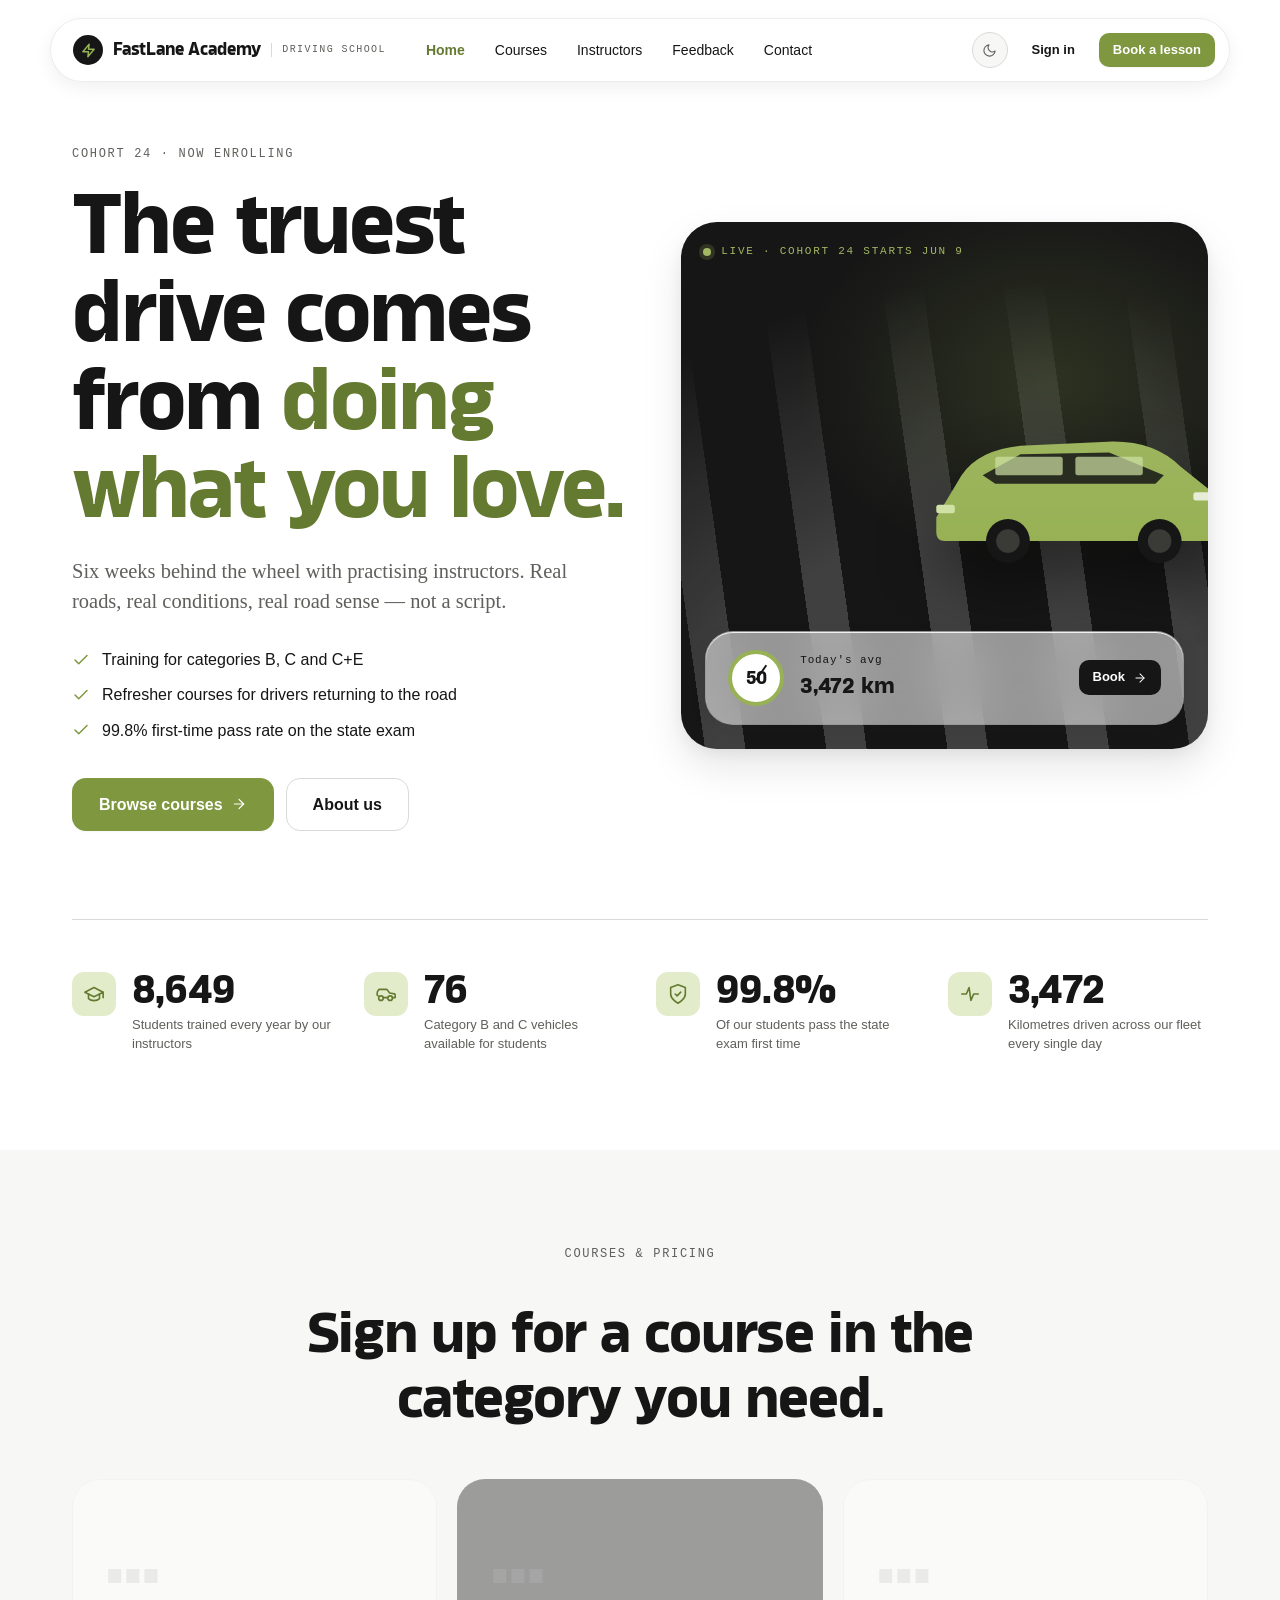
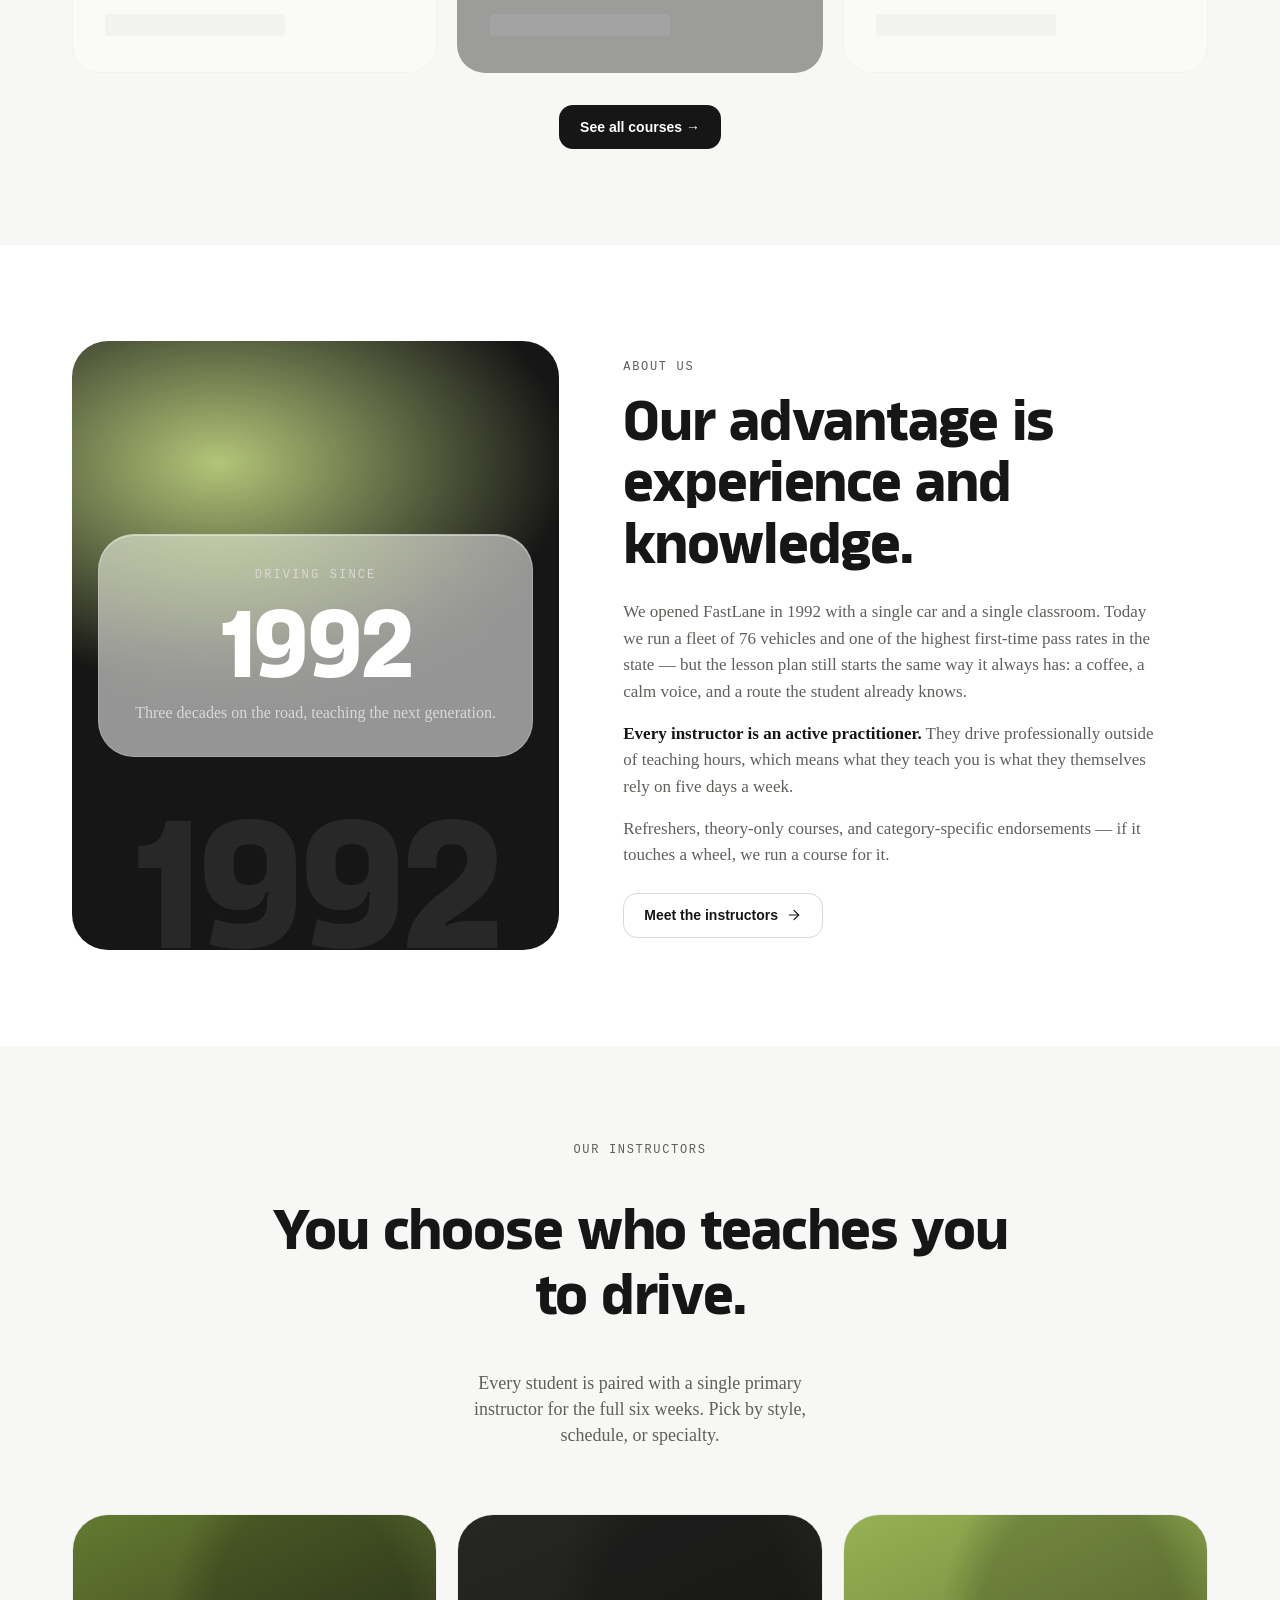
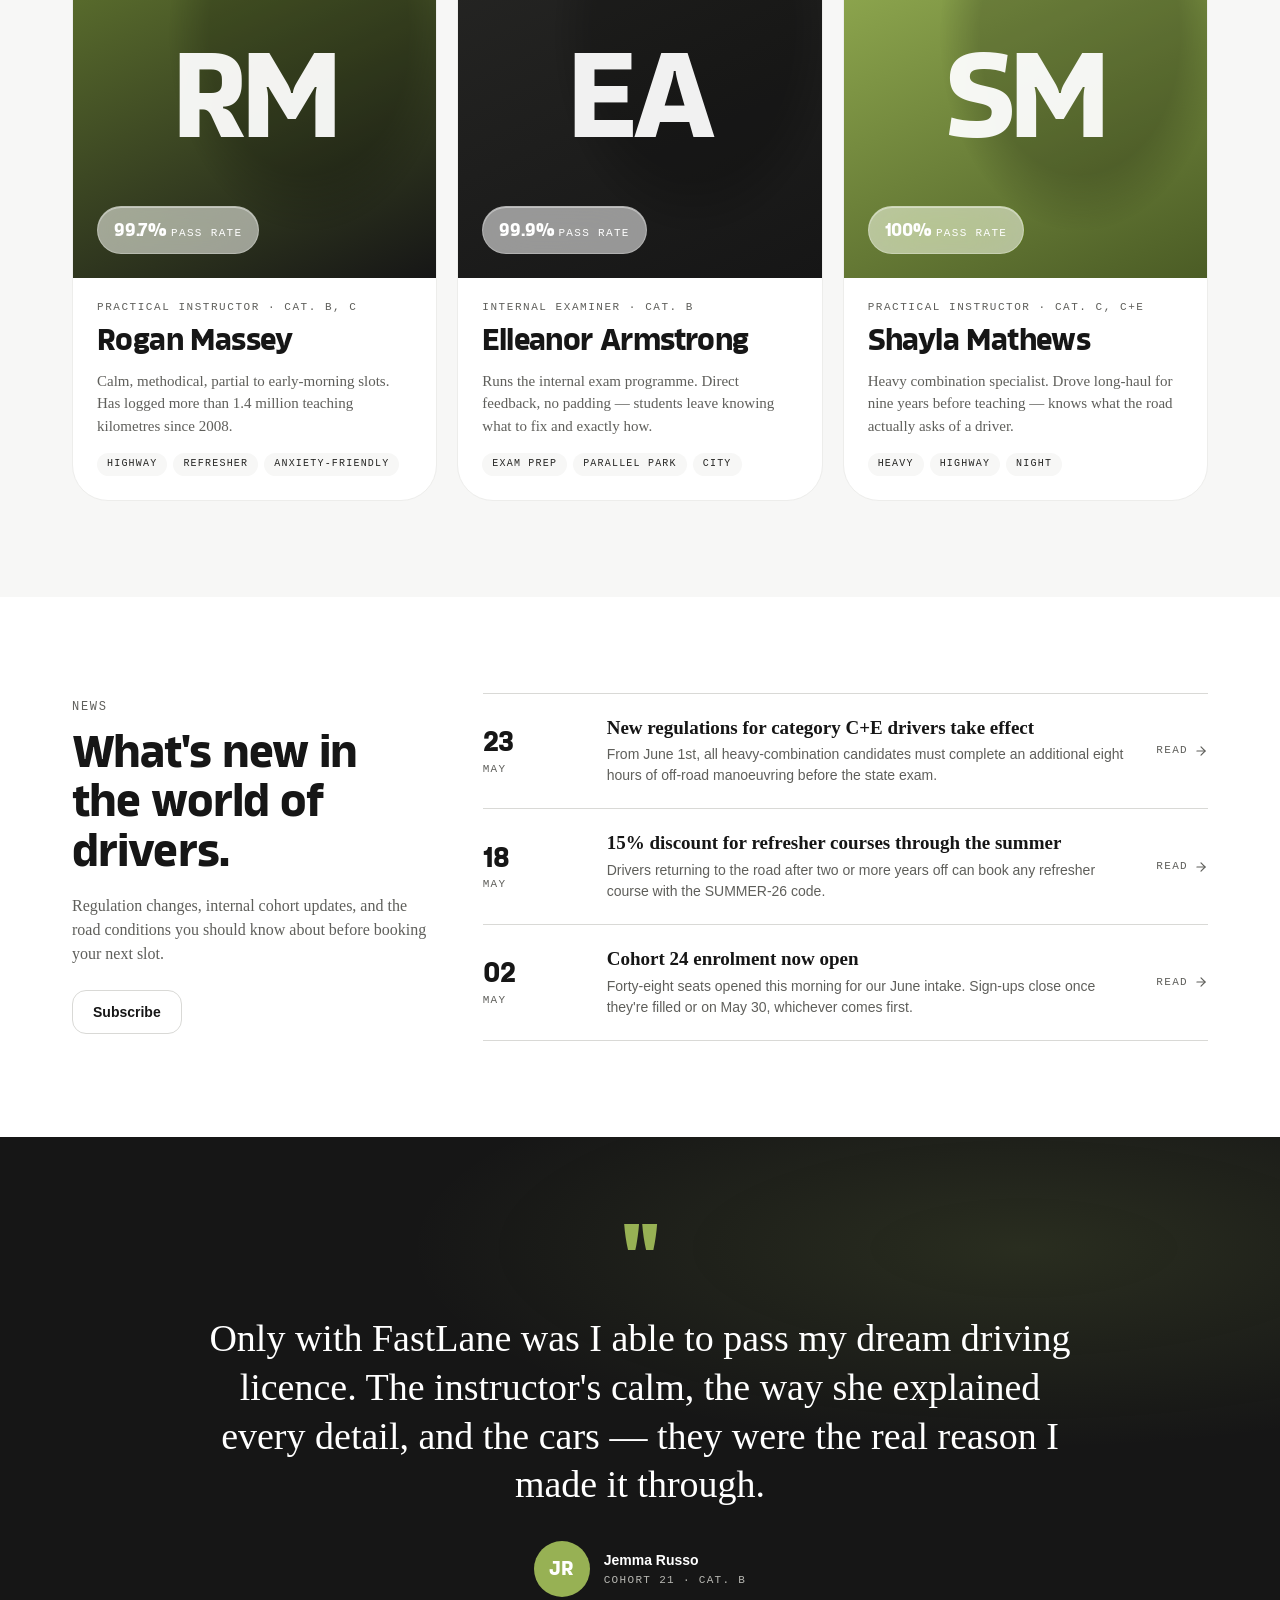
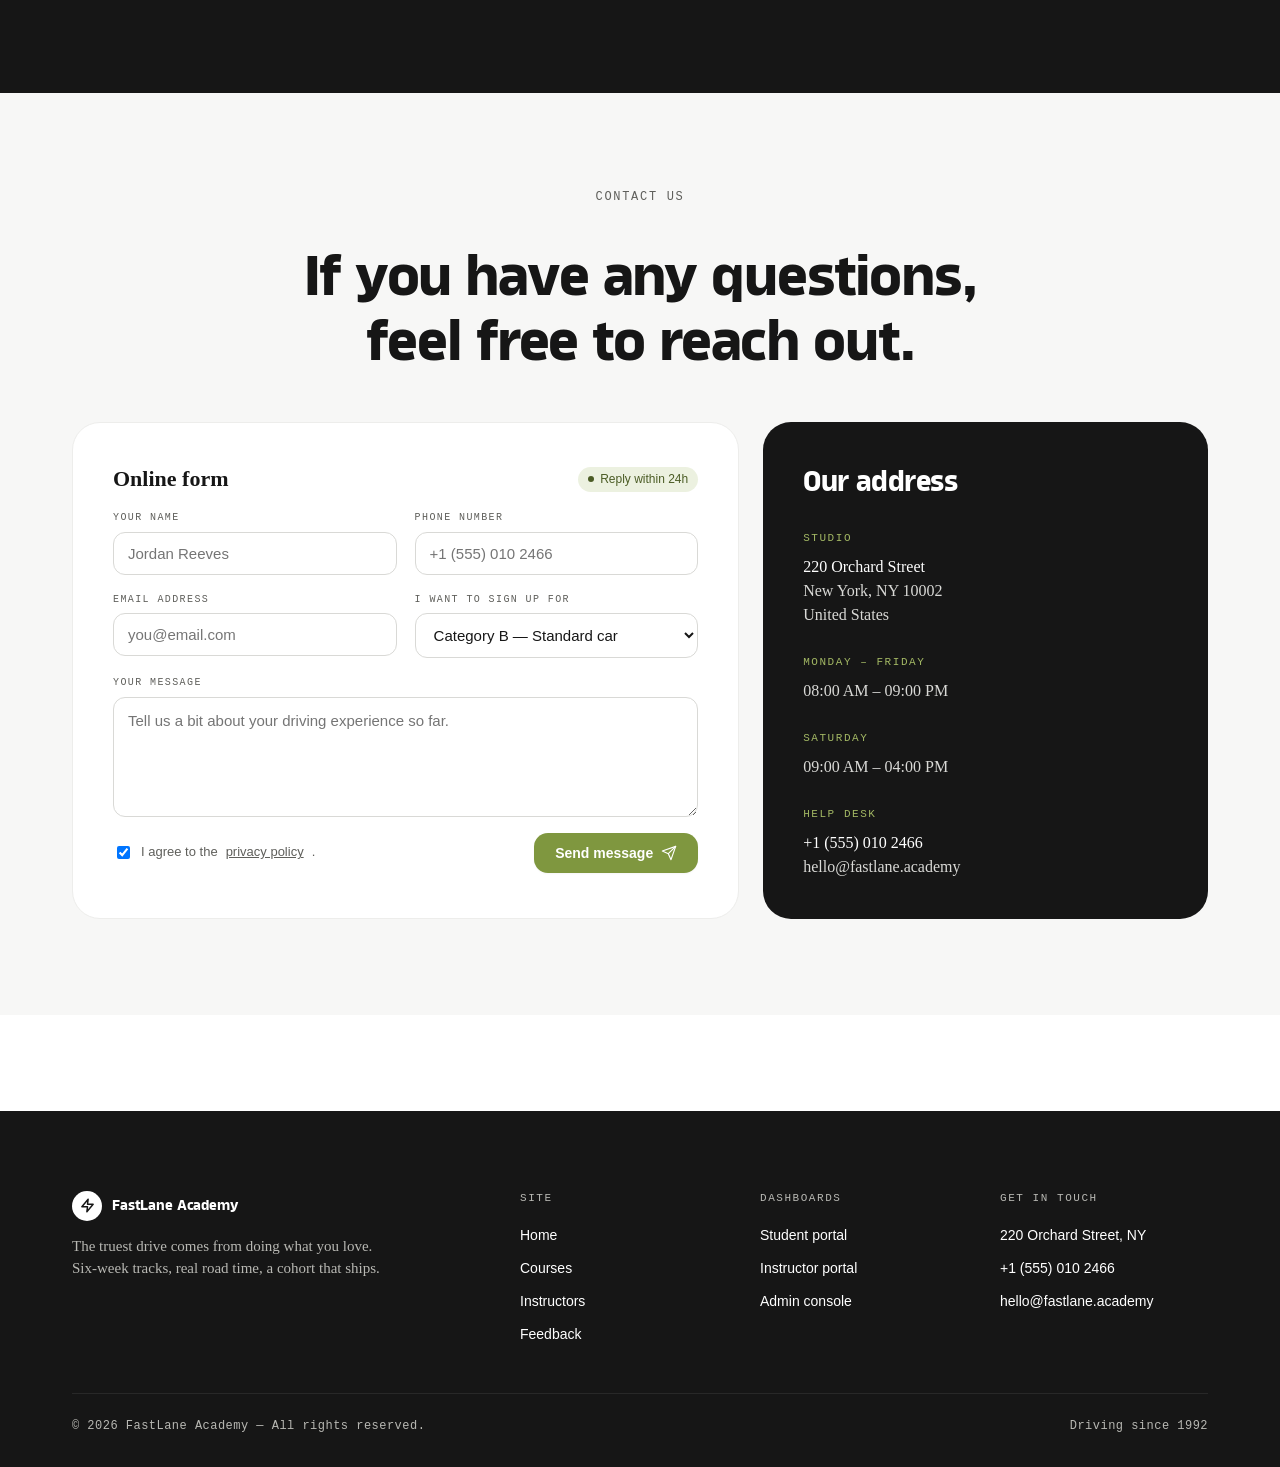
==== commit fad1bd3a: "Cleaned the Project" ====
--- a/src/main/resources/static/index.html
+++ b/src/main/resources/static/index.html
@@ -9,7 +9,7 @@
     /* ============== HERO ============== */
     .hero {
       position: relative;
-      padding: 168px 0 56px;
+      padding: 140px 0 56px;
       overflow: hidden;
       background: var(--fl-paper);
     }
@@ -53,17 +53,17 @@
     .hero__art .road {
       position: absolute; inset: 0;
       background:
-        radial-gradient(80% 60% at 70% 30%, rgba(151,177,84,0.18), transparent 60%);
+              radial-gradient(80% 60% at 70% 30%, rgba(151,177,84,0.18), transparent 60%);
     }
     .hero__art .roadlines {
       position: absolute; left: 50%; bottom: -30%; transform: translateX(-50%) rotate(-8deg);
       width: 220%; height: 120%;
       background-image:
-        repeating-linear-gradient(90deg,
-          transparent 0,
-          transparent 80px,
-          rgba(255,255,255,0.18) 80px,
-          rgba(255,255,255,0.18) 120px);
+              repeating-linear-gradient(90deg,
+              transparent 0,
+              transparent 80px,
+              rgba(255,255,255,0.18) 80px,
+              rgba(255,255,255,0.18) 120px);
       mask-image: radial-gradient(ellipse at 50% 70%, #000 30%, transparent 70%);
     }
     .hero__art .marquee {
@@ -88,19 +88,20 @@
     }
     .hero__art .gauge .speedo {
       width: 56px; height: 56px; border-radius: 50%;
-      background: var(--fl-paper);
+      background: var(--fl-bg);
       border: 4px solid var(--fl-moss-500);
       display: flex; align-items: center; justify-content: center;
       font-family: var(--fl-font-display); font-size: 18px;
+      color: var(--fl-fg);
       position: relative;
     }
     .hero__art .gauge .speedo::after {
       content: ""; position: absolute; width: 2px; height: 18px;
-      background: var(--fl-ink-900); top: 8px; left: calc(50% - 1px);
+      background: var(--fl-fg); top: 8px; left: calc(50% - 1px);
       transform-origin: bottom center; transform: rotate(35deg);
     }
-    .hero__art .gauge .info { font-family: var(--fl-font-mono); font-size: 11px; letter-spacing: 0.08em; color: var(--fl-ink-900); }
-    .hero__art .gauge .info b { display: block; font-family: var(--fl-font-display); font-size: 22px; letter-spacing: -0.01em; margin-top: 2px; }
+    .hero__art .gauge .info { font-family: var(--fl-font-mono); font-size: 11px; letter-spacing: 0.08em; color: var(--fl-fg); }
+    .hero__art .gauge .info b { display: block; font-family: var(--fl-font-display); font-size: 22px; letter-spacing: -0.01em; margin-top: 2px; color: var(--fl-fg); }
     .hero__art .car {
       position: absolute;
       right: -40px; top: 32%;
@@ -136,8 +137,8 @@
 
     /* ============== PRICING / COURSES ============== */
     .pricing { background: var(--fl-ink-50); }
-    .price-grid { display: grid; grid-template-columns: repeat(3, 1fr); gap: 20px; }
-    @media (max-width: 980px) { .price-grid { grid-template-columns: 1fr; } }
+    .home-course-grid { display: grid; grid-template-columns: repeat(3, 1fr); gap: 20px; }
+    @media (max-width: 980px) { .home-course-grid { grid-template-columns: 1fr; } }
     .price {
       background: var(--fl-paper);
       border: 1px solid var(--fl-line-soft);
@@ -150,18 +151,16 @@
     .price.feat { background: var(--fl-ink-900); color: var(--fl-paper); border-color: transparent; }
     .price.feat .price-amt { color: var(--fl-paper); }
     .price.feat .price-amt em { color: var(--fl-moss-400); }
-    .price.feat ul li { color: var(--fl-ink-200); }
     .price.feat .lbl { color: var(--fl-moss-400); }
     .price.feat hr { border-color: rgba(255,255,255,0.08); }
-    .price .badge-strip { display: flex; justify-content: space-between; align-items: center; }
+    .price.feat .cat { color: rgba(255,255,255,0.10); }
+    .price .lbl { font-family: var(--fl-font-mono); font-size: 11px; letter-spacing: 0.14em; text-transform: uppercase; color: var(--fl-fg-muted); }
+    .price h3 { font-family: var(--fl-font-serif); font-size: 22px; font-weight: 600; margin: 0; line-height: 1.2; }
     .price .cat {
       font-family: var(--fl-font-display);
       font-size: 80px; line-height: 1; letter-spacing: -0.04em;
       color: var(--fl-ink-200);
     }
-    .price.feat .cat { color: rgba(255,255,255,0.10); }
-    .price .lbl { font-family: var(--fl-font-mono); font-size: 11px; letter-spacing: 0.14em; text-transform: uppercase; color: var(--fl-fg-muted); }
-    .price h3 { font-family: var(--fl-font-serif); font-size: 22px; font-weight: 600; margin: 0; line-height: 1.2; }
     .price-amt { font-family: var(--fl-font-display); font-size: 56px; line-height: 1.05; letter-spacing: -0.025em; color: var(--fl-fg); }
     .price-amt em { font-style: normal; color: var(--fl-moss-700); }
     .price-amt small { font-family: var(--fl-font-mono); font-size: 12px; letter-spacing: 0.08em; color: var(--fl-fg-muted); display: block; margin-top: 6px; text-transform: uppercase; }
@@ -169,6 +168,7 @@
     .price ul { list-style: none; padding: 0; margin: 0; display: flex; flex-direction: column; gap: 10px; flex: 1; }
     .price ul li { font-size: 14px; display: flex; align-items: flex-start; gap: 10px; }
     .price ul li svg { width: 16px; height: 16px; color: var(--fl-moss-600); flex-shrink: 0; margin-top: 2px; }
+    .price.feat ul li { color: var(--fl-ink-200); }
     .price.feat ul li svg { color: var(--fl-moss-400); }
 
     /* ============== ABOUT ============== */
@@ -178,8 +178,8 @@
     .about__art {
       aspect-ratio: 4/5; border-radius: var(--fl-r-2xl);
       background:
-        radial-gradient(120% 60% at 30% 20%, var(--fl-moss-300), transparent 60%),
-        var(--fl-ink-900);
+              radial-gradient(120% 60% at 30% 20%, var(--fl-moss-300), transparent 60%),
+              var(--fl-ink-900);
       display: flex; align-items: center; justify-content: center;
       color: var(--fl-paper); position: relative; overflow: hidden;
     }
@@ -294,8 +294,8 @@
     .testimonial {
       padding: 96px 0;
       background:
-        radial-gradient(80% 60% at 80% 20%, rgba(151,177,84,0.15), transparent 60%),
-        var(--fl-ink-900);
+              radial-gradient(80% 60% at 80% 20%, rgba(151,177,84,0.15), transparent 60%),
+              var(--fl-ink-900);
       color: var(--fl-paper);
     }
     .testimonial .container { text-align: center; }
@@ -344,472 +344,479 @@
     .contact__aside .block .lbl { font-family: var(--fl-font-mono); font-size: 11px; letter-spacing: 0.14em; text-transform: uppercase; color: var(--fl-moss-400); margin-bottom: 8px; }
     .contact__aside .block p { margin: 0; font-family: var(--fl-font-serif); font-size: 16px; line-height: 1.5; color: var(--fl-ink-200); }
     .contact__aside .block p b { color: var(--fl-paper); font-weight: 500; }
+
+    /* ============== DARK MODE OVERRIDES ============== */
+    :root[data-theme="dark"] .pricing {
+      background: var(--fl-bg-elev);
+    }
+    :root[data-theme="dark"] .price {
+      background: var(--fl-ink-800);
+      border-color: rgba(255,255,255,0.07);
+      color: var(--fl-fg);
+    }
+    :root[data-theme="dark"] .price h3 {
+      color: var(--fl-fg);
+    }
+    :root[data-theme="dark"] .price .lbl {
+      color: var(--fl-ink-400);
+    }
+    :root[data-theme="dark"] .price .cat {
+      color: rgba(255,255,255,0.08);
+    }
+    :root[data-theme="dark"] .price .price-amt {
+      color: var(--fl-fg);
+    }
+    :root[data-theme="dark"] .price .price-amt em {
+      color: var(--fl-moss-400);
+    }
+    :root[data-theme="dark"] .price .price-amt small {
+      color: var(--fl-ink-400);
+    }
+    :root[data-theme="dark"] .price hr {
+      border-color: rgba(255,255,255,0.07);
+    }
+    :root[data-theme="dark"] .price ul li {
+      color: var(--fl-ink-200);
+    }
+    :root[data-theme="dark"] .price ul li svg {
+      color: var(--fl-moss-400);
+    }
+    :root[data-theme="dark"] .price.feat {
+      background: var(--fl-ink-700);
+      border-color: rgba(255,255,255,0.10);
+    }
+    :root[data-theme="dark"] .contact {
+      background: var(--fl-bg-elev);
+    }
+    :root[data-theme="dark"] .contact__form {
+      background: var(--fl-ink-800);
+      border-color: rgba(255,255,255,0.07);
+    }
   </style>
 </head>
 
 <script src="js/api.js"></script>
+<script src="js/nav.js"></script>
 <script src="js/home.js"></script>
 
 <body class="fl-body">
 
-  <!-- ================= TOP NAV ================= -->
-  <div class="app-topnav-wrap">
-    <nav class="app-topnav">
-      <a href="index.html" class="brand">
+<!-- ================= TOP NAV ================= -->
+<div class="app-topnav-wrap">
+  <nav class="app-topnav">
+    <a href="index.html" class="brand">
         <span class="bolt">
           <svg viewBox="0 0 24 24" fill="none" stroke="currentColor" stroke-width="2.4" stroke-linecap="round" stroke-linejoin="round"><polygon points="13 2 3 14 12 14 11 22 21 10 12 10 13 2"></polygon></svg>
         </span>
-        FastLane Academy
-        <span class="sub">Driving school</span>
-      </a>
-      <div class="links">
-        <a href="index.html" class="active">Home</a>
-        <a href="courses.html">Courses</a>
-        <a href="index.html#instructors">Instructors</a>
-        <a href="feedback.html">Feedback</a>
-        <a href="index.html#contact">Contact</a>
-      </div>
-      <div class="right">
-        <button id="themeToggleNav" onclick="toggleThemeNav()" aria-label="Toggle dark mode" style="width:36px;height:36px;border-radius:50%;border:1px solid var(--fl-line);background:var(--fl-bg-elev);cursor:pointer;display:flex;align-items:center;justify-content:center;color:var(--fl-fg-muted);transition:all 160ms;flex-shrink:0;" title="Toggle dark / light (Alt+D)">
-          <svg id="navMoon" width="15" height="15" viewBox="0 0 24 24" fill="none" stroke="currentColor" stroke-width="1.75" stroke-linecap="round" stroke-linejoin="round"><path d="M21 12.79A9 9 0 1 1 11.21 3 7 7 0 0 0 21 12.79z"></path></svg>
-          <svg id="navSun" width="15" height="15" viewBox="0 0 24 24" fill="none" stroke="currentColor" stroke-width="1.75" stroke-linecap="round" stroke-linejoin="round" style="display:none"><circle cx="12" cy="12" r="5"></circle><line x1="12" y1="1" x2="12" y2="3"></line><line x1="12" y1="21" x2="12" y2="23"></line><line x1="4.22" y1="4.22" x2="5.64" y2="5.64"></line><line x1="18.36" y1="18.36" x2="19.78" y2="19.78"></line><line x1="1" y1="12" x2="3" y2="12"></line><line x1="21" y1="12" x2="23" y2="12"></line><line x1="4.22" y1="19.78" x2="5.64" y2="18.36"></line><line x1="18.36" y1="5.64" x2="19.78" y2="4.22"></line></svg>
-        </button>
-        <a href="auth.html" class="btn btn--ghost btn--sm">Sign in</a>
-        <a href="auth.html" class="btn btn--primary btn--sm">Book a lesson</a>
-      </div>
-    </nav>
-  </div>
-
-  <main>
-
-    <!-- ================= HERO ================= -->
-    <section class="hero">
-      <div class="container">
-        <div class="hero__grid">
-          <div>
-            <span class="eyebrow">Cohort 24 · Now enrolling</span>
-            <h1>The truest drive comes from <em>doing what you love.</em></h1>
-            <p class="lede">Six weeks behind the wheel with practising instructors. Real roads, real conditions, real road sense — not a script.</p>
-            <ul class="ticks">
-              <li>
-                <svg viewBox="0 0 24 24" fill="none" stroke="currentColor" stroke-width="2" stroke-linecap="round" stroke-linejoin="round"><polyline points="20 6 9 17 4 12"></polyline></svg>
-                Training for categories B, C and C+E
-              </li>
-              <li>
-                <svg viewBox="0 0 24 24" fill="none" stroke="currentColor" stroke-width="2" stroke-linecap="round" stroke-linejoin="round"><polyline points="20 6 9 17 4 12"></polyline></svg>
-                Refresher courses for drivers returning to the road
-              </li>
-              <li>
-                <svg viewBox="0 0 24 24" fill="none" stroke="currentColor" stroke-width="2" stroke-linecap="round" stroke-linejoin="round"><polyline points="20 6 9 17 4 12"></polyline></svg>
-                99.8% first-time pass rate on the state exam
-              </li>
-            </ul>
-            <div class="ctas">
-              <a href="courses.html" class="btn btn--primary btn--lg">
-                Browse courses
-                <svg viewBox="0 0 24 24" fill="none" stroke="currentColor" stroke-width="2" stroke-linecap="round" stroke-linejoin="round"><line x1="5" y1="12" x2="19" y2="12"></line><polyline points="12 5 19 12 12 19"></polyline></svg>
-              </a>
-              <a href="#about" class="btn btn--secondary btn--lg">About us</a>
+      FastLane Academy
+      <span class="sub">Driving school</span>
+    </a>
+    <div class="links">
+      <a href="index.html" class="active">Home</a>
+      <a href="courses.html">Courses</a>
+      <a href="index.html#instructors">Instructors</a>
+      <a href="feedback.html">Feedback</a>
+      <a href="index.html#contact">Contact</a>
+    </div>
+    <div class="right">
+      <button id="themeToggleNav" onclick="toggleThemeNav()" aria-label="Toggle dark mode" style="width:36px;height:36px;border-radius:50%;border:1px solid var(--fl-line);background:var(--fl-bg-elev);cursor:pointer;display:flex;align-items:center;justify-content:center;color:var(--fl-fg-muted);transition:all 160ms;flex-shrink:0;" title="Toggle dark / light (Alt+D)">
+        <svg id="navMoon" width="15" height="15" viewBox="0 0 24 24" fill="none" stroke="currentColor" stroke-width="1.75" stroke-linecap="round" stroke-linejoin="round"><path d="M21 12.79A9 9 0 1 1 11.21 3 7 7 0 0 0 21 12.79z"></path></svg>
+        <svg id="navSun" width="15" height="15" viewBox="0 0 24 24" fill="none" stroke="currentColor" stroke-width="1.75" stroke-linecap="round" stroke-linejoin="round" style="display:none"><circle cx="12" cy="12" r="5"></circle><line x1="12" y1="1" x2="12" y2="3"></line><line x1="12" y1="21" x2="12" y2="23"></line><line x1="4.22" y1="4.22" x2="5.64" y2="5.64"></line><line x1="18.36" y1="18.36" x2="19.78" y2="19.78"></line><line x1="1" y1="12" x2="3" y2="12"></line><line x1="21" y1="12" x2="23" y2="12"></line><line x1="4.22" y1="19.78" x2="5.64" y2="18.36"></line><line x1="18.36" y1="5.64" x2="19.78" y2="4.22"></line></svg>
+      </button>
+      <a href="auth.html" class="btn btn--ghost btn--sm" id="nav-signin" style="display:none;">Sign in</a>
+      <a href="auth.html" class="btn btn--primary btn--sm" id="nav-book" style="display:none;">Book a lesson</a>
+      <a href="#" class="btn btn--ghost btn--sm" id="nav-dashboard" style="display:none;">My dashboard</a>
+      <button class="btn btn--primary btn--sm" id="nav-logout" onclick="navLogout()" style="display:none;">Sign out</button>
+    </div>
+  </nav>
+</div>
+
+<main>
+
+  <!-- ================= HERO ================= -->
+  <section class="hero">
+    <div class="container">
+      <div class="hero__grid">
+        <div>
+          <span class="eyebrow">Cohort 24 · Now enrolling</span>
+          <h1>The truest drive comes from <em>doing what you love.</em></h1>
+          <p class="lede">Six weeks behind the wheel with practising instructors. Real roads, real conditions, real road sense — not a script.</p>
+          <ul class="ticks">
+            <li>
+              <svg viewBox="0 0 24 24" fill="none" stroke="currentColor" stroke-width="2" stroke-linecap="round" stroke-linejoin="round"><polyline points="20 6 9 17 4 12"></polyline></svg>
+              Training for categories B, C and C+E
+            </li>
+            <li>
+              <svg viewBox="0 0 24 24" fill="none" stroke="currentColor" stroke-width="2" stroke-linecap="round" stroke-linejoin="round"><polyline points="20 6 9 17 4 12"></polyline></svg>
+              Refresher courses for drivers returning to the road
+            </li>
+            <li>
+              <svg viewBox="0 0 24 24" fill="none" stroke="currentColor" stroke-width="2" stroke-linecap="round" stroke-linejoin="round"><polyline points="20 6 9 17 4 12"></polyline></svg>
+              99.8% first-time pass rate on the state exam
+            </li>
+          </ul>
+          <div class="ctas">
+            <a href="courses.html" class="btn btn--primary btn--lg">
+              Browse courses
+              <svg viewBox="0 0 24 24" fill="none" stroke="currentColor" stroke-width="2" stroke-linecap="round" stroke-linejoin="round"><line x1="5" y1="12" x2="19" y2="12"></line><polyline points="12 5 19 12 12 19"></polyline></svg>
+            </a>
+            <a href="#about" class="btn btn--secondary btn--lg">About us</a>
+          </div>
+        </div>
+
+        <div class="hero__art">
+          <div class="road"></div>
+          <div class="roadlines"></div>
+          <div class="marquee"><span class="blip"></span> Live · Cohort 24 starts Jun 9</div>
+
+          <!-- abstract car -->
+          <svg class="car" viewBox="0 0 400 220" xmlns="http://www.w3.org/2000/svg">
+            <defs>
+              <linearGradient id="hood" x1="0" x2="0" y1="0" y2="1">
+                <stop offset="0" stop-color="#FFFFFF" stop-opacity="0.06"/>
+                <stop offset="1" stop-color="#FFFFFF" stop-opacity="0"/>
+              </linearGradient>
+            </defs>
+            <path d="M30 150 L60 100 Q80 70 130 65 L240 60 Q290 60 320 90 L370 130 L370 168 Q370 178 360 178 L40 178 Q30 178 30 168 Z" fill="#97B154"/>
+            <path d="M30 150 L60 100 Q80 70 130 65 L240 60 Q290 60 320 90 L370 130 L370 168 Q370 178 360 178 L40 178 Q30 178 30 168 Z" fill="url(#hood)"/>
+            <path d="M85 100 L130 75 L235 73 L300 100 L290 110 L100 110 Z" fill="#161616" opacity="0.85"/>
+            <rect x="100" y="78" width="80" height="22" rx="3" fill="#cfe1a4" opacity="0.7"/>
+            <rect x="195" y="78" width="80" height="22" rx="3" fill="#cfe1a4" opacity="0.7"/>
+            <circle cx="115" cy="178" r="26" fill="#161616"/>
+            <circle cx="115" cy="178" r="14" fill="#3a3a37"/>
+            <circle cx="295" cy="178" r="26" fill="#161616"/>
+            <circle cx="295" cy="178" r="14" fill="#3a3a37"/>
+            <rect x="335" y="120" width="36" height="10" rx="3" fill="#FFFFFF" opacity="0.75"/>
+            <rect x="30" y="135" width="22" height="10" rx="3" fill="#cfe1a4"/>
+          </svg>
+
+          <div class="gauge">
+            <div class="speedo">50</div>
+            <div class="info">
+              Today's avg
+              <b>3,472 km</b>
             </div>
-          </div>
-
-          <div class="hero__art">
-            <div class="road"></div>
-            <div class="roadlines"></div>
-            <div class="marquee"><span class="blip"></span> Live · Cohort 24 starts Jun 9</div>
-
-            <!-- abstract car -->
-            <svg class="car" viewBox="0 0 400 220" xmlns="http://www.w3.org/2000/svg">
-              <defs>
-                <linearGradient id="hood" x1="0" x2="0" y1="0" y2="1">
-                  <stop offset="0" stop-color="#FFFFFF" stop-opacity="0.06"/>
-                  <stop offset="1" stop-color="#FFFFFF" stop-opacity="0"/>
-                </linearGradient>
-              </defs>
-              <path d="M30 150 L60 100 Q80 70 130 65 L240 60 Q290 60 320 90 L370 130 L370 168 Q370 178 360 178 L40 178 Q30 178 30 168 Z" fill="#97B154"/>
-              <path d="M30 150 L60 100 Q80 70 130 65 L240 60 Q290 60 320 90 L370 130 L370 168 Q370 178 360 178 L40 178 Q30 178 30 168 Z" fill="url(#hood)"/>
-              <path d="M85 100 L130 75 L235 73 L300 100 L290 110 L100 110 Z" fill="#161616" opacity="0.85"/>
-              <rect x="100" y="78" width="80" height="22" rx="3" fill="#cfe1a4" opacity="0.7"/>
-              <rect x="195" y="78" width="80" height="22" rx="3" fill="#cfe1a4" opacity="0.7"/>
-              <circle cx="115" cy="178" r="26" fill="#161616"/>
-              <circle cx="115" cy="178" r="14" fill="#3a3a37"/>
-              <circle cx="295" cy="178" r="26" fill="#161616"/>
-              <circle cx="295" cy="178" r="14" fill="#3a3a37"/>
-              <rect x="335" y="120" width="36" height="10" rx="3" fill="#FFFFFF" opacity="0.75"/>
-              <rect x="30" y="135" width="22" height="10" rx="3" fill="#cfe1a4"/>
-            </svg>
-
-            <div class="gauge">
-              <div class="speedo">50</div>
-              <div class="info">
-                Today's avg
-                <b>3,472 km</b>
-              </div>
-              <a class="btn btn--ink btn--sm" href="courses.html">
-                Book
-                <svg viewBox="0 0 24 24" fill="none" stroke="currentColor" stroke-width="2" stroke-linecap="round" stroke-linejoin="round"><line x1="5" y1="12" x2="19" y2="12"></line><polyline points="12 5 19 12 12 19"></polyline></svg>
-              </a>
-            </div>
-          </div>
-
-        </div>
-      </div>
-    </section>
-
-    <!-- ================= STATS STRIP ================= -->
-    <section class="stats-strip">
-      <div class="container">
-        <div class="row">
-          <div class="stat-i">
-            <span class="ico"><svg viewBox="0 0 24 24" fill="none" stroke="currentColor" stroke-width="1.75" stroke-linecap="round" stroke-linejoin="round"><path d="M22 10v6M2 10l10-5 10 5-10 5z"></path><path d="M6 12v5c3 3 9 3 12 0v-5"></path></svg></span>
-            <div><b>8,649</b><span>Students trained every year by our instructors</span></div>
-          </div>
-          <div class="stat-i">
-            <span class="ico"><svg viewBox="0 0 24 24" fill="none" stroke="currentColor" stroke-width="1.75" stroke-linecap="round" stroke-linejoin="round"><path d="M14 16H9m10 0h3v-3.15a1 1 0 0 0-.84-.99L16 11l-2.7-3.6a1 1 0 0 0-.8-.4H5.24a2 2 0 0 0-1.8 1.1l-.84 1.66a1.18 1.18 0 0 0-.1.4l-.24 2.51a1 1 0 0 0 1 1.08H3"></path><circle cx="6.5" cy="16.5" r="2.5"></circle><circle cx="16.5" cy="16.5" r="2.5"></circle></svg></span>
-            <div><b>76</b><span>Category B and C vehicles available for students</span></div>
-          </div>
-          <div class="stat-i">
-            <span class="ico"><svg viewBox="0 0 24 24" fill="none" stroke="currentColor" stroke-width="1.75" stroke-linecap="round" stroke-linejoin="round"><path d="M12 22s8-4 8-10V5l-8-3-8 3v7c0 6 8 10 8 10z"></path><polyline points="9 12 11 14 15 10"></polyline></svg></span>
-            <div><b>99.8%</b><span>Of our students pass the state exam first time</span></div>
-          </div>
-          <div class="stat-i">
-            <span class="ico"><svg viewBox="0 0 24 24" fill="none" stroke="currentColor" stroke-width="1.75" stroke-linecap="round" stroke-linejoin="round"><polyline points="3 12 8 12 11 5 13 19 16 12 21 12"></polyline></svg></span>
-            <div><b>3,472</b><span>Kilometres driven across our fleet every single day</span></div>
-          </div>
-        </div>
-      </div>
-    </section>
-
-    <!-- ================= PRICING / COURSES ================= -->
-    <section class="section pricing" id="courses">
-      <div class="container">
-        <div class="sec-head" style="justify-content: center; text-align: center; flex-direction: column; align-items: center;">
-          <span class="eyebrow">Courses & pricing</span>
-          <h2>Sign up for a course in the category you need.</h2>
-        </div>
-
-        <div class="price-grid">
-
-          <div class="price">
-            <div class="badge-strip">
-              <span class="lbl">Cat. B</span>
-              <span class="badge badge--neutral">Most popular</span>
-            </div>
-            <div class="cat">B</div>
-            <h3>Standard car licence</h3>
-            <div class="price-amt">$<em>399</em><small>Per full course</small></div>
-            <hr>
-            <ul>
-              <li><svg viewBox="0 0 24 24" fill="none" stroke="currentColor" stroke-width="2.4" stroke-linecap="round" stroke-linejoin="round"><polyline points="20 6 9 17 4 12"></polyline></svg> 30h of theoretical course</li>
-              <li><svg viewBox="0 0 24 24" fill="none" stroke="currentColor" stroke-width="2.4" stroke-linecap="round" stroke-linejoin="round"><polyline points="20 6 9 17 4 12"></polyline></svg> 60h of practical course</li>
-              <li><svg viewBox="0 0 24 24" fill="none" stroke="currentColor" stroke-width="2.4" stroke-linecap="round" stroke-linejoin="round"><polyline points="20 6 9 17 4 12"></polyline></svg> Teaching materials included</li>
-              <li><svg viewBox="0 0 24 24" fill="none" stroke="currentColor" stroke-width="2.4" stroke-linecap="round" stroke-linejoin="round"><polyline points="20 6 9 17 4 12"></polyline></svg> Internal exam</li>
-              <li><svg viewBox="0 0 24 24" fill="none" stroke="currentColor" stroke-width="2.4" stroke-linecap="round" stroke-linejoin="round"><polyline points="20 6 9 17 4 12"></polyline></svg> 20% discount on additional hours</li>
-            </ul>
-            <p class="muted" style="font-size:13px;margin:0;">Extra hours: $20 each beyond the course allowance.</p>
-            <a href="courses.html" class="btn btn--ink btn--block">Sign up</a>
-          </div>
-
-          <div class="price feat">
-            <div class="badge-strip">
-              <span class="lbl">Cat. C</span>
-              <span class="badge badge--moss">Recommended</span>
-            </div>
-            <div class="cat">C</div>
-            <h3>Light truck licence</h3>
-            <div class="price-amt">$<em>599</em><small>Per full course</small></div>
-            <hr>
-            <ul>
-              <li><svg viewBox="0 0 24 24" fill="none" stroke="currentColor" stroke-width="2.4" stroke-linecap="round" stroke-linejoin="round"><polyline points="20 6 9 17 4 12"></polyline></svg> 20h of theoretical course</li>
-              <li><svg viewBox="0 0 24 24" fill="none" stroke="currentColor" stroke-width="2.4" stroke-linecap="round" stroke-linejoin="round"><polyline points="20 6 9 17 4 12"></polyline></svg> 80h of practical course</li>
-              <li><svg viewBox="0 0 24 24" fill="none" stroke="currentColor" stroke-width="2.4" stroke-linecap="round" stroke-linejoin="round"><polyline points="20 6 9 17 4 12"></polyline></svg> Teaching materials included</li>
-              <li><svg viewBox="0 0 24 24" fill="none" stroke="currentColor" stroke-width="2.4" stroke-linecap="round" stroke-linejoin="round"><polyline points="20 6 9 17 4 12"></polyline></svg> Internal exam</li>
-              <li><svg viewBox="0 0 24 24" fill="none" stroke="currentColor" stroke-width="2.4" stroke-linecap="round" stroke-linejoin="round"><polyline points="20 6 9 17 4 12"></polyline></svg> 20% discount on additional hours</li>
-            </ul>
-            <p class="muted" style="font-size:13px;margin:0;color:var(--fl-ink-300);">Extra hours: $15 each beyond the course allowance.</p>
-            <a href="courses.html" class="btn btn--primary btn--block">Sign up</a>
-          </div>
-
-          <div class="price">
-            <div class="badge-strip">
-              <span class="lbl">Cat. C+E</span>
-              <span class="badge badge--outline">Pro</span>
-            </div>
-            <div class="cat">C+E</div>
-            <h3>Heavy combination licence</h3>
-            <div class="price-amt">$<em>899</em><small>Per full course</small></div>
-            <hr>
-            <ul>
-              <li><svg viewBox="0 0 24 24" fill="none" stroke="currentColor" stroke-width="2.4" stroke-linecap="round" stroke-linejoin="round"><polyline points="20 6 9 17 4 12"></polyline></svg> 20h of theoretical course</li>
-              <li><svg viewBox="0 0 24 24" fill="none" stroke="currentColor" stroke-width="2.4" stroke-linecap="round" stroke-linejoin="round"><polyline points="20 6 9 17 4 12"></polyline></svg> 90h of practical course</li>
-              <li><svg viewBox="0 0 24 24" fill="none" stroke="currentColor" stroke-width="2.4" stroke-linecap="round" stroke-linejoin="round"><polyline points="20 6 9 17 4 12"></polyline></svg> Teaching materials included</li>
-              <li><svg viewBox="0 0 24 24" fill="none" stroke="currentColor" stroke-width="2.4" stroke-linecap="round" stroke-linejoin="round"><polyline points="20 6 9 17 4 12"></polyline></svg> Internal exam</li>
-              <li><svg viewBox="0 0 24 24" fill="none" stroke="currentColor" stroke-width="2.4" stroke-linecap="round" stroke-linejoin="round"><polyline points="20 6 9 17 4 12"></polyline></svg> 15% discount on additional hours</li>
-            </ul>
-            <p class="muted" style="font-size:13px;margin:0;">Extra hours: $15 each beyond the course allowance.</p>
-            <a href="courses.html" class="btn btn--ink btn--block">Sign up</a>
-          </div>
-
-        </div>
-      </div>
-    </section>
-
-    <!-- ================= ABOUT ================= -->
-    <section class="section about" id="about">
-      <div class="container">
-        <div class="about__grid">
-          <div class="about__art">
-            <div class="badge-lg">
-              <div class="since-y">Driving since</div>
-              <b>1992</b>
-              <p>Three decades on the road, teaching the next generation.</p>
-            </div>
-            <div class="since">1992</div>
-          </div>
-
-          <div class="about__text">
-            <span class="eyebrow">About us</span>
-            <h2>Our advantage is experience and knowledge.</h2>
-            <div class="body">
-              <p>We opened FastLane in 1992 with a single car and a single classroom. Today we run a fleet of 76 vehicles and one of the highest first-time pass rates in the state — but the lesson plan still starts the same way it always has: a coffee, a calm voice, and a route the student already knows.</p>
-              <p><strong>Every instructor is an active practitioner.</strong> They drive professionally outside of teaching hours, which means what they teach you is what they themselves rely on five days a week.</p>
-              <p>Refreshers, theory-only courses, and category-specific endorsements — if it touches a wheel, we run a course for it.</p>
-              <a href="#instructors" class="btn btn--secondary mt-2" style="align-self: flex-start;">Meet the instructors
-                <svg viewBox="0 0 24 24" fill="none" stroke="currentColor" stroke-width="2" stroke-linecap="round" stroke-linejoin="round"><line x1="5" y1="12" x2="19" y2="12"></line><polyline points="12 5 19 12 12 19"></polyline></svg>
-              </a>
-            </div>
-          </div>
-        </div>
-      </div>
-    </section>
-
-    <!-- ================= INSTRUCTORS ================= -->
-    <section class="section instructors" id="instructors">
-      <div class="container">
-        <div class="sec-head" style="justify-content: center; text-align: center; flex-direction: column; align-items: center;">
-          <span class="eyebrow">Our instructors</span>
-          <h2>You choose who teaches you to drive.</h2>
-          <p class="sub">Every student is paired with a single primary instructor for the full six weeks. Pick by style, schedule, or specialty.</p>
-        </div>
-
-        <div class="inst-grid">
-
-          <article class="inst-card a">
-            <div class="face">
-              <div class="silhouette"></div>
-              <div class="initials">RM</div>
-              <div class="stat-pill"><b>99.7%</b>Pass rate</div>
-            </div>
-            <div class="body">
-              <div class="role">Practical instructor · Cat. B, C</div>
-              <h3>Rogan Massey</h3>
-              <p class="bio">Calm, methodical, partial to early-morning slots. Has logged more than 1.4 million teaching kilometres since 2008.</p>
-              <div class="tags"><span>Highway</span><span>Refresher</span><span>Anxiety-friendly</span></div>
-            </div>
-          </article>
-
-          <article class="inst-card b">
-            <div class="face">
-              <div class="silhouette"></div>
-              <div class="initials">EA</div>
-              <div class="stat-pill"><b>99.9%</b>Pass rate</div>
-            </div>
-            <div class="body">
-              <div class="role">Internal examiner · Cat. B</div>
-              <h3>Elleanor Armstrong</h3>
-              <p class="bio">Runs the internal exam programme. Direct feedback, no padding — students leave knowing what to fix and exactly how.</p>
-              <div class="tags"><span>Exam prep</span><span>Parallel park</span><span>City</span></div>
-            </div>
-          </article>
-
-          <article class="inst-card c">
-            <div class="face">
-              <div class="silhouette"></div>
-              <div class="initials">SM</div>
-              <div class="stat-pill"><b>100%</b>Pass rate</div>
-            </div>
-            <div class="body">
-              <div class="role">Practical instructor · Cat. C, C+E</div>
-              <h3>Shayla Mathews</h3>
-              <p class="bio">Heavy combination specialist. Drove long-haul for nine years before teaching — knows what the road actually asks of a driver.</p>
-              <div class="tags"><span>Heavy</span><span>Highway</span><span>Night</span></div>
-            </div>
-          </article>
-
-        </div>
-      </div>
-    </section>
-
-    <!-- ================= NEWS ================= -->
-    <section class="section news">
-      <div class="container">
-        <div class="news__grid">
-          <div class="news__intro">
-            <span class="eyebrow">News</span>
-            <h2>What's new in the world of drivers.</h2>
-            <p>Regulation changes, internal cohort updates, and the road conditions you should know about before booking your next slot.</p>
-            <a href="#" class="btn btn--secondary">Subscribe</a>
-          </div>
-          <div class="news__list">
-
-            <article class="news-item">
-              <div class="when"><b>23</b><span>May</span></div>
-              <div>
-                <h4>New regulations for category C+E drivers take effect</h4>
-                <p>From June 1st, all heavy-combination candidates must complete an additional eight hours of off-road manoeuvring before the state exam.</p>
-              </div>
-              <a class="read" href="#">Read <svg viewBox="0 0 24 24" fill="none" stroke="currentColor" stroke-width="2" stroke-linecap="round" stroke-linejoin="round"><line x1="5" y1="12" x2="19" y2="12"></line><polyline points="12 5 19 12 12 19"></polyline></svg></a>
-            </article>
-
-            <article class="news-item">
-              <div class="when"><b>18</b><span>May</span></div>
-              <div>
-                <h4>15% discount for refresher courses through the summer</h4>
-                <p>Drivers returning to the road after two or more years off can book any refresher course with the SUMMER-26 code.</p>
-              </div>
-              <a class="read" href="#">Read <svg viewBox="0 0 24 24" fill="none" stroke="currentColor" stroke-width="2" stroke-linecap="round" stroke-linejoin="round"><line x1="5" y1="12" x2="19" y2="12"></line><polyline points="12 5 19 12 12 19"></polyline></svg></a>
-            </article>
-
-            <article class="news-item">
-              <div class="when"><b>02</b><span>May</span></div>
-              <div>
-                <h4>Cohort 24 enrolment now open</h4>
-                <p>Forty-eight seats opened this morning for our June intake. Sign-ups close once they're filled or on May 30, whichever comes first.</p>
-              </div>
-              <a class="read" href="#">Read <svg viewBox="0 0 24 24" fill="none" stroke="currentColor" stroke-width="2" stroke-linecap="round" stroke-linejoin="round"><line x1="5" y1="12" x2="19" y2="12"></line><polyline points="12 5 19 12 12 19"></polyline></svg></a>
-            </article>
-
-          </div>
-        </div>
-      </div>
-    </section>
-
-    <!-- ================= TESTIMONIAL ================= -->
-    <section class="testimonial">
-      <div class="container">
-        <div class="mark">"</div>
-        <blockquote>
-          Only with FastLane was I able to pass my dream driving licence. The instructor's calm, the way she explained every detail, and the cars — they were the real reason I made it through.
-        </blockquote>
-        <cite>
-          <span class="avatar-circle lg">JR</span>
-          <span class="who"><b>Jemma Russo</b><span>Cohort 21 · Cat. B</span></span>
-        </cite>
-      </div>
-    </section>
-
-    <!-- ================= CONTACT ================= -->
-    <section class="section contact" id="contact">
-      <div class="container">
-        <div class="sec-head" style="justify-content: center; text-align: center; flex-direction: column; align-items: center;">
-          <span class="eyebrow">Contact us</span>
-          <h2>If you have any questions, feel free to reach out.</h2>
-        </div>
-
-        <div class="contact__grid">
-
-          <form class="contact__form" onsubmit="event.preventDefault(); this.querySelector('button[type=submit]').textContent='Sent — we\\'ll be in touch';">
-            <div class="row-between mb-4">
-              <h3 style="font-family:var(--fl-font-serif);font-size:22px;margin:0;">Online form</h3>
-              <span class="badge badge--moss"><span class="dot"></span>Reply within 24h</span>
-            </div>
-            <div class="fields">
-              <div class="field"><label>Your name</label><input class="input" type="text" placeholder="Jordan Reeves"></div>
-              <div class="field"><label>Phone number</label><input class="input" type="tel" placeholder="+1 (555) 010 2466"></div>
-              <div class="field"><label>Email address</label><input class="input" type="email" placeholder="you@email.com"></div>
-              <div class="field"><label>I want to sign up for</label>
-                <select class="select">
-                  <option>Category B — Standard car</option>
-                  <option>Category C — Light truck</option>
-                  <option>Category C+E — Heavy combination</option>
-                  <option>Refresher course</option>
-                </select>
-              </div>
-              <div class="field full">
-                <label>Your message</label>
-                <textarea class="textarea" placeholder="Tell us a bit about your driving experience so far."></textarea>
-              </div>
-            </div>
-            <div class="row-between mt-4">
-              <label style="font-size:13px;color:var(--fl-fg-muted);display:flex;gap:8px;align-items:center;">
-                <input type="checkbox" checked> I agree to the <a href="#" style="text-decoration:underline;">privacy policy</a>.
-              </label>
-              <button class="btn btn--primary" type="submit">Send message
-                <svg viewBox="0 0 24 24" fill="none" stroke="currentColor" stroke-width="2" stroke-linecap="round" stroke-linejoin="round"><line x1="22" y1="2" x2="11" y2="13"></line><polygon points="22 2 15 22 11 13 2 9 22 2"></polygon></svg>
-              </button>
-            </div>
-          </form>
-
-          <aside class="contact__aside">
-            <h3>Our address</h3>
-            <div class="block">
-              <div class="lbl">Studio</div>
-              <p><b>220 Orchard Street</b><br>New York, NY 10002<br>United States</p>
-            </div>
-            <div class="block">
-              <div class="lbl">Monday – Friday</div>
-              <p>08:00 AM – 09:00 PM</p>
-            </div>
-            <div class="block">
-              <div class="lbl">Saturday</div>
-              <p>09:00 AM – 04:00 PM</p>
-            </div>
-            <div class="block">
-              <div class="lbl">Help desk</div>
-              <p><b>+1 (555) 010 2466</b><br>hello@fastlane.academy</p>
-            </div>
-          </aside>
-
-        </div>
-      </div>
-    </section>
-
-  </main>
-
-  <!-- ================= FOOTER ================= -->
-  <footer class="site-foot">
+            <a class="btn btn--ink btn--sm" href="courses.html">
+              Book
+              <svg viewBox="0 0 24 24" fill="none" stroke="currentColor" stroke-width="2" stroke-linecap="round" stroke-linejoin="round"><line x1="5" y1="12" x2="19" y2="12"></line><polyline points="12 5 19 12 12 19"></polyline></svg>
+            </a>
+          </div>
+        </div>
+
+      </div>
+    </div>
+  </section>
+
+  <!-- ================= STATS STRIP ================= -->
+  <section class="stats-strip">
     <div class="container">
       <div class="row">
-        <div>
-          <a href="index.html" class="brand">
+        <div class="stat-i">
+          <span class="ico"><svg viewBox="0 0 24 24" fill="none" stroke="currentColor" stroke-width="1.75" stroke-linecap="round" stroke-linejoin="round"><path d="M22 10v6M2 10l10-5 10 5-10 5z"></path><path d="M6 12v5c3 3 9 3 12 0v-5"></path></svg></span>
+          <div><b>8,649</b><span>Students trained every year by our instructors</span></div>
+        </div>
+        <div class="stat-i">
+          <span class="ico"><svg viewBox="0 0 24 24" fill="none" stroke="currentColor" stroke-width="1.75" stroke-linecap="round" stroke-linejoin="round"><path d="M14 16H9m10 0h3v-3.15a1 1 0 0 0-.84-.99L16 11l-2.7-3.6a1 1 0 0 0-.8-.4H5.24a2 2 0 0 0-1.8 1.1l-.84 1.66a1.18 1.18 0 0 0-.1.4l-.24 2.51a1 1 0 0 0 1 1.08H3"></path><circle cx="6.5" cy="16.5" r="2.5"></circle><circle cx="16.5" cy="16.5" r="2.5"></circle></svg></span>
+          <div><b>76</b><span>Category B and C vehicles available for students</span></div>
+        </div>
+        <div class="stat-i">
+          <span class="ico"><svg viewBox="0 0 24 24" fill="none" stroke="currentColor" stroke-width="1.75" stroke-linecap="round" stroke-linejoin="round"><path d="M12 22s8-4 8-10V5l-8-3-8 3v7c0 6 8 10 8 10z"></path><polyline points="9 12 11 14 15 10"></polyline></svg></span>
+          <div><b>99.8%</b><span>Of our students pass the state exam first time</span></div>
+        </div>
+        <div class="stat-i">
+          <span class="ico"><svg viewBox="0 0 24 24" fill="none" stroke="currentColor" stroke-width="1.75" stroke-linecap="round" stroke-linejoin="round"><polyline points="3 12 8 12 11 5 13 19 16 12 21 12"></polyline></svg></span>
+          <div><b>3,472</b><span>Kilometres driven across our fleet every single day</span></div>
+        </div>
+      </div>
+    </div>
+  </section>
+
+  <!-- ================= PRICING / COURSES ================= -->
+  <section class="section pricing" id="courses">
+    <div class="container">
+      <div class="sec-head" style="justify-content: center; text-align: center; flex-direction: column; align-items: center;">
+        <span class="eyebrow">Courses & pricing</span>
+        <h2>Sign up for a course in the category you need.</h2>
+      </div>
+
+      <div class="home-course-grid" id="home-course-grid">
+        <!-- Populated from /api/courses/getAllCourses by home.js -->
+        <div class="price" style="opacity:0.4;pointer-events:none;">
+          <div class="cat">…</div>
+          <h3 style="background:var(--fl-ink-100);height:22px;width:180px;border-radius:4px;"></h3>
+        </div>
+        <div class="price feat" style="opacity:0.4;pointer-events:none;">
+          <div class="cat">…</div>
+          <h3 style="background:rgba(255,255,255,0.08);height:22px;width:180px;border-radius:4px;"></h3>
+        </div>
+        <div class="price" style="opacity:0.4;pointer-events:none;">
+          <div class="cat">…</div>
+          <h3 style="background:var(--fl-ink-100);height:22px;width:180px;border-radius:4px;"></h3>
+        </div>
+      </div>
+
+      <div style="text-align:center;margin-top:32px;">
+        <a href="courses.html" class="btn btn--ink">See all courses →</a>
+      </div>
+    </div>
+  </section>
+
+  <!-- ================= ABOUT ================= -->
+  <section class="section about" id="about">
+    <div class="container">
+      <div class="about__grid">
+        <div class="about__art">
+          <div class="badge-lg">
+            <div class="since-y">Driving since</div>
+            <b>1992</b>
+            <p>Three decades on the road, teaching the next generation.</p>
+          </div>
+          <div class="since">1992</div>
+        </div>
+
+        <div class="about__text">
+          <span class="eyebrow">About us</span>
+          <h2>Our advantage is experience and knowledge.</h2>
+          <div class="body">
+            <p>We opened FastLane in 1992 with a single car and a single classroom. Today we run a fleet of 76 vehicles and one of the highest first-time pass rates in the state — but the lesson plan still starts the same way it always has: a coffee, a calm voice, and a route the student already knows.</p>
+            <p><strong>Every instructor is an active practitioner.</strong> They drive professionally outside of teaching hours, which means what they teach you is what they themselves rely on five days a week.</p>
+            <p>Refreshers, theory-only courses, and category-specific endorsements — if it touches a wheel, we run a course for it.</p>
+            <a href="#instructors" class="btn btn--secondary mt-2" style="align-self: flex-start;">Meet the instructors
+              <svg viewBox="0 0 24 24" fill="none" stroke="currentColor" stroke-width="2" stroke-linecap="round" stroke-linejoin="round"><line x1="5" y1="12" x2="19" y2="12"></line><polyline points="12 5 19 12 12 19"></polyline></svg>
+            </a>
+          </div>
+        </div>
+      </div>
+    </div>
+  </section>
+
+  <!-- ================= INSTRUCTORS ================= -->
+  <section class="section instructors" id="instructors">
+    <div class="container">
+      <div class="sec-head" style="justify-content: center; text-align: center; flex-direction: column; align-items: center;">
+        <span class="eyebrow">Our instructors</span>
+        <h2>You choose who teaches you to drive.</h2>
+        <p class="sub">Every student is paired with a single primary instructor for the full six weeks. Pick by style, schedule, or specialty.</p>
+      </div>
+
+      <div class="inst-grid">
+
+        <article class="inst-card a">
+          <div class="face">
+            <div class="silhouette"></div>
+            <div class="initials">RM</div>
+            <div class="stat-pill"><b>99.7%</b>Pass rate</div>
+          </div>
+          <div class="body">
+            <div class="role">Practical instructor · Cat. B, C</div>
+            <h3>Rogan Massey</h3>
+            <p class="bio">Calm, methodical, partial to early-morning slots. Has logged more than 1.4 million teaching kilometres since 2008.</p>
+            <div class="tags"><span>Highway</span><span>Refresher</span><span>Anxiety-friendly</span></div>
+          </div>
+        </article>
+
+        <article class="inst-card b">
+          <div class="face">
+            <div class="silhouette"></div>
+            <div class="initials">EA</div>
+            <div class="stat-pill"><b>99.9%</b>Pass rate</div>
+          </div>
+          <div class="body">
+            <div class="role">Internal examiner · Cat. B</div>
+            <h3>Elleanor Armstrong</h3>
+            <p class="bio">Runs the internal exam programme. Direct feedback, no padding — students leave knowing what to fix and exactly how.</p>
+            <div class="tags"><span>Exam prep</span><span>Parallel park</span><span>City</span></div>
+          </div>
+        </article>
+
+        <article class="inst-card c">
+          <div class="face">
+            <div class="silhouette"></div>
+            <div class="initials">SM</div>
+            <div class="stat-pill"><b>100%</b>Pass rate</div>
+          </div>
+          <div class="body">
+            <div class="role">Practical instructor · Cat. C, C+E</div>
+            <h3>Shayla Mathews</h3>
+            <p class="bio">Heavy combination specialist. Drove long-haul for nine years before teaching — knows what the road actually asks of a driver.</p>
+            <div class="tags"><span>Heavy</span><span>Highway</span><span>Night</span></div>
+          </div>
+        </article>
+
+      </div>
+    </div>
+  </section>
+
+  <!-- ================= NEWS ================= -->
+  <section class="section news">
+    <div class="container">
+      <div class="news__grid">
+        <div class="news__intro">
+          <span class="eyebrow">News</span>
+          <h2>What's new in the world of drivers.</h2>
+          <p>Regulation changes, internal cohort updates, and the road conditions you should know about before booking your next slot.</p>
+          <a href="#" class="btn btn--secondary">Subscribe</a>
+        </div>
+        <div class="news__list">
+
+          <article class="news-item">
+            <div class="when"><b>23</b><span>May</span></div>
+            <div>
+              <h4>New regulations for category C+E drivers take effect</h4>
+              <p>From June 1st, all heavy-combination candidates must complete an additional eight hours of off-road manoeuvring before the state exam.</p>
+            </div>
+            <a class="read" href="#">Read <svg viewBox="0 0 24 24" fill="none" stroke="currentColor" stroke-width="2" stroke-linecap="round" stroke-linejoin="round"><line x1="5" y1="12" x2="19" y2="12"></line><polyline points="12 5 19 12 12 19"></polyline></svg></a>
+          </article>
+
+          <article class="news-item">
+            <div class="when"><b>18</b><span>May</span></div>
+            <div>
+              <h4>15% discount for refresher courses through the summer</h4>
+              <p>Drivers returning to the road after two or more years off can book any refresher course with the SUMMER-26 code.</p>
+            </div>
+            <a class="read" href="#">Read <svg viewBox="0 0 24 24" fill="none" stroke="currentColor" stroke-width="2" stroke-linecap="round" stroke-linejoin="round"><line x1="5" y1="12" x2="19" y2="12"></line><polyline points="12 5 19 12 12 19"></polyline></svg></a>
+          </article>
+
+          <article class="news-item">
+            <div class="when"><b>02</b><span>May</span></div>
+            <div>
+              <h4>Cohort 24 enrolment now open</h4>
+              <p>Forty-eight seats opened this morning for our June intake. Sign-ups close once they're filled or on May 30, whichever comes first.</p>
+            </div>
+            <a class="read" href="#">Read <svg viewBox="0 0 24 24" fill="none" stroke="currentColor" stroke-width="2" stroke-linecap="round" stroke-linejoin="round"><line x1="5" y1="12" x2="19" y2="12"></line><polyline points="12 5 19 12 12 19"></polyline></svg></a>
+          </article>
+
+        </div>
+      </div>
+    </div>
+  </section>
+
+  <!-- ================= TESTIMONIAL ================= -->
+  <section class="testimonial">
+    <div class="container">
+      <div class="mark">"</div>
+      <blockquote>
+        Only with FastLane was I able to pass my dream driving licence. The instructor's calm, the way she explained every detail, and the cars — they were the real reason I made it through.
+      </blockquote>
+      <cite>
+        <span class="avatar-circle lg">JR</span>
+        <span class="who"><b>Jemma Russo</b><span>Cohort 21 · Cat. B</span></span>
+      </cite>
+    </div>
+  </section>
+
+  <!-- ================= CONTACT ================= -->
+  <section class="section contact" id="contact">
+    <div class="container">
+      <div class="sec-head" style="justify-content: center; text-align: center; flex-direction: column; align-items: center;">
+        <span class="eyebrow">Contact us</span>
+        <h2>If you have any questions, feel free to reach out.</h2>
+      </div>
+
+      <div class="contact__grid">
+
+        <form class="contact__form" onsubmit="event.preventDefault(); this.querySelector('button[type=submit]').textContent='Sent — we\\'ll be in touch';">
+          <div class="row-between mb-4">
+            <h3 style="font-family:var(--fl-font-serif);font-size:22px;margin:0;">Online form</h3>
+            <span class="badge badge--moss"><span class="dot"></span>Reply within 24h</span>
+          </div>
+          <div class="fields">
+            <div class="field"><label>Your name</label><input class="input" type="text" placeholder="Jordan Reeves"></div>
+            <div class="field"><label>Phone number</label><input class="input" type="tel" placeholder="+1 (555) 010 2466"></div>
+            <div class="field"><label>Email address</label><input class="input" type="email" placeholder="you@email.com"></div>
+            <div class="field"><label>I want to sign up for</label>
+              <select class="select">
+                <option>Category B — Standard car</option>
+                <option>Category C — Light truck</option>
+                <option>Category C+E — Heavy combination</option>
+                <option>Refresher course</option>
+              </select>
+            </div>
+            <div class="field full">
+              <label>Your message</label>
+              <textarea class="textarea" placeholder="Tell us a bit about your driving experience so far."></textarea>
+            </div>
+          </div>
+          <div class="row-between mt-4">
+            <label style="font-size:13px;color:var(--fl-fg-muted);display:flex;gap:8px;align-items:center;">
+              <input type="checkbox" checked> I agree to the <a href="#" style="text-decoration:underline;">privacy policy</a>.
+            </label>
+            <button class="btn btn--primary" type="submit">Send message
+              <svg viewBox="0 0 24 24" fill="none" stroke="currentColor" stroke-width="2" stroke-linecap="round" stroke-linejoin="round"><line x1="22" y1="2" x2="11" y2="13"></line><polygon points="22 2 15 22 11 13 2 9 22 2"></polygon></svg>
+            </button>
+          </div>
+        </form>
+
+        <aside class="contact__aside">
+          <h3>Our address</h3>
+          <div class="block">
+            <div class="lbl">Studio</div>
+            <p><b>220 Orchard Street</b><br>New York, NY 10002<br>United States</p>
+          </div>
+          <div class="block">
+            <div class="lbl">Monday – Friday</div>
+            <p>08:00 AM – 09:00 PM</p>
+          </div>
+          <div class="block">
+            <div class="lbl">Saturday</div>
+            <p>09:00 AM – 04:00 PM</p>
+          </div>
+          <div class="block">
+            <div class="lbl">Help desk</div>
+            <p><b>+1 (555) 010 2466</b><br>hello@fastlane.academy</p>
+          </div>
+        </aside>
+
+      </div>
+    </div>
+  </section>
+
+</main>
+
+<!-- ================= FOOTER ================= -->
+<footer class="site-foot">
+  <div class="container">
+    <div class="row">
+      <div>
+        <a href="index.html" class="brand">
             <span class="bolt">
               <svg viewBox="0 0 24 24" fill="none" stroke="currentColor" stroke-width="2.4" stroke-linecap="round" stroke-linejoin="round"><polygon points="13 2 3 14 12 14 11 22 21 10 12 10 13 2"></polygon></svg>
             </span>
-            FastLane Academy
-          </a>
-          <p class="blurb">The truest drive comes from doing what you love. Six-week tracks, real road time, a cohort that ships.</p>
-        </div>
-        <div>
-          <h4>Site</h4>
-          <ul>
-            <li><a href="index.html">Home</a></li>
-            <li><a href="courses.html">Courses</a></li>
-            <li><a href="index.html#instructors">Instructors</a></li>
-            <li><a href="feedback.html">Feedback</a></li>
-          </ul>
-        </div>
-        <div>
-          <h4>Dashboards</h4>
-          <ul>
-            <li><a href="student.html">Student portal</a></li>
-            <li><a href="instructor.html">Instructor portal</a></li>
-            <li><a href="admin.html">Admin console</a></li>
-          </ul>
-        </div>
-        <div>
-          <h4>Get in touch</h4>
-          <ul>
-            <li><a href="#contact">220 Orchard Street, NY</a></li>
-            <li><a href="tel:+15550102466">+1 (555) 010 2466</a></li>
-            <li><a href="mailto:hello@fastlane.academy">hello@fastlane.academy</a></li>
-          </ul>
-        </div>
-      </div>
-      <div class="small">
-        <span>© 2026 FastLane Academy — All rights reserved.</span>
-        <span>Driving since 1992</span>
-      </div>
-    </div>
-  </footer>
+          FastLane Academy
+        </a>
+        <p class="blurb">The truest drive comes from doing what you love. Six-week tracks, real road time, a cohort that ships.</p>
+      </div>
+      <div>
+        <h4>Site</h4>
+        <ul>
+          <li><a href="index.html">Home</a></li>
+          <li><a href="courses.html">Courses</a></li>
+          <li><a href="index.html#instructors">Instructors</a></li>
+          <li><a href="feedback.html">Feedback</a></li>
+        </ul>
+      </div>
+      <div>
+        <h4>Dashboards</h4>
+        <ul>
+          <li><a href="student.html">Student portal</a></li>
+          <li><a href="instructor.html">Instructor portal</a></li>
+          <li><a href="admin.html">Admin console</a></li>
+        </ul>
+      </div>
+      <div>
+        <h4>Get in touch</h4>
+        <ul>
+          <li><a href="#contact">220 Orchard Street, NY</a></li>
+          <li><a href="tel:+15550102466">+1 (555) 010 2466</a></li>
+          <li><a href="mailto:hello@fastlane.academy">hello@fastlane.academy</a></li>
+        </ul>
+      </div>
+    </div>
+    <div class="small">
+      <span>© 2026 FastLane Academy — All rights reserved.</span>
+      <span>Driving since 1992</span>
+    </div>
+  </div>
+</footer>
 </body>
 </html>
--- a/src/main/resources/static/styles/app.css
+++ b/src/main/resources/static/styles/app.css
@@ -556,3 +556,313 @@
 /* page entry */
 main { animation: pageIn 320ms var(--fl-ease-out); }
 @keyframes pageIn { from { opacity: 0; transform: translateY(8px); } to { opacity: 1; transform: none; } }
+
+/* ============================================================
+   DARK MODE — component overrides
+   These patch every hardcoded var(--fl-paper) / var(--fl-ink-50)
+   so all pages look right when data-theme="dark" is set.
+   ============================================================ */
+
+/* ── Nav (top bar on public pages) ─────────────────────────── */
+:root[data-theme="dark"] .app-topnav {
+  background: rgba(22, 22, 21, 0.72);
+  border-color: rgba(255, 255, 255, 0.08);
+  box-shadow: inset 0 1px 0 rgba(255,255,255,0.06), 0 6px 18px rgba(0,0,0,0.4);
+}
+:root[data-theme="dark"] .app-topnav .links a:hover {
+  background: rgba(255,255,255,0.07);
+}
+:root[data-theme="dark"] .app-topnav .links a.active {
+  color: var(--fl-moss-400);
+}
+
+/* ── Buttons ────────────────────────────────────────────────── */
+:root[data-theme="dark"] .btn--secondary {
+  background: var(--fl-ink-800);
+  color: var(--fl-fg);
+  border-color: rgba(255,255,255,0.12);
+}
+:root[data-theme="dark"] .btn--secondary:hover {
+  background: var(--fl-ink-700);
+  border-color: rgba(255,255,255,0.2);
+}
+:root[data-theme="dark"] .btn--ghost:hover {
+  background: rgba(255,255,255,0.08);
+}
+:root[data-theme="dark"] .btn--danger {
+  background: var(--fl-ink-800);
+  border-color: rgba(255,255,255,0.12);
+}
+:root[data-theme="dark"] .btn--danger:hover {
+  background: rgba(179,54,31,0.18);
+  border-color: var(--fl-error);
+}
+
+/* ── Badges ─────────────────────────────────────────────────── */
+:root[data-theme="dark"] .badge--moss     { background: rgba(151,177,84,0.2); color: var(--fl-moss-300); }
+:root[data-theme="dark"] .badge--success  { background: rgba(75,92,37,0.3);   color: #a3c96d; }
+:root[data-theme="dark"] .badge--warn     { background: rgba(125,90,19,0.3);  color: #d4a94e; }
+:root[data-theme="dark"] .badge--danger   { background: rgba(142,41,24,0.3);  color: #f08070; }
+:root[data-theme="dark"] .badge--info     { background: rgba(37,80,107,0.3);  color: #7db8d4; }
+:root[data-theme="dark"] .badge--neutral  { background: var(--fl-ink-700);    color: var(--fl-ink-200); }
+:root[data-theme="dark"] .badge--outline  { border-color: rgba(255,255,255,0.15); }
+
+/* ── Cards ──────────────────────────────────────────────────── */
+:root[data-theme="dark"] .card {
+  background: var(--fl-ink-800);
+  border-color: rgba(255,255,255,0.07);
+}
+:root[data-theme="dark"] .card--sunk {
+  background: var(--fl-ink-900);
+}
+:root[data-theme="dark"] .card__head {
+  border-color: rgba(255,255,255,0.07);
+}
+
+/* ── Inputs ─────────────────────────────────────────────────── */
+:root[data-theme="dark"] .input,
+:root[data-theme="dark"] .select,
+:root[data-theme="dark"] .textarea {
+  background: var(--fl-ink-800);
+  border-color: rgba(255,255,255,0.12);
+  color: var(--fl-fg);
+}
+:root[data-theme="dark"] .input::placeholder,
+:root[data-theme="dark"] .textarea::placeholder {
+  color: var(--fl-ink-500);
+}
+:root[data-theme="dark"] .input:focus,
+:root[data-theme="dark"] .select:focus,
+:root[data-theme="dark"] .textarea:focus {
+  border-color: var(--fl-moss-400);
+  background: var(--fl-ink-700);
+}
+
+/* ── Tables ─────────────────────────────────────────────────── */
+:root[data-theme="dark"] .tbl-wrap {
+  background: var(--fl-ink-800);
+  border-color: rgba(255,255,255,0.07);
+}
+:root[data-theme="dark"] .tbl th {
+  background: var(--fl-ink-900);
+  border-color: rgba(255,255,255,0.08);
+}
+:root[data-theme="dark"] .tbl td {
+  border-color: rgba(255,255,255,0.05);
+}
+:root[data-theme="dark"] .tbl tr:hover td {
+  background: rgba(255,255,255,0.04);
+}
+
+/* ── Stat cards ─────────────────────────────────────────────── */
+:root[data-theme="dark"] .stat {
+  background: var(--fl-ink-800);
+  border-color: rgba(255,255,255,0.07);
+}
+:root[data-theme="dark"] .stat .delta {
+  color: var(--fl-moss-400);
+}
+
+/* ── Tabs ───────────────────────────────────────────────────── */
+:root[data-theme="dark"] .tabs {
+  background: var(--fl-ink-800);
+  border-color: rgba(255,255,255,0.10);
+}
+:root[data-theme="dark"] .tabs button.active {
+  background: var(--fl-ink-100);
+  color: var(--fl-ink-900);
+}
+:root[data-theme="dark"] .tabs button:hover {
+  color: var(--fl-fg);
+}
+
+/* ── Dashboard sidebar ──────────────────────────────────────── */
+:root[data-theme="dark"] .dash__side {
+  background: var(--fl-ink-800);
+  border-color: rgba(255,255,255,0.07);
+}
+:root[data-theme="dark"] .dash__nav a:hover {
+  background: rgba(255,255,255,0.06);
+}
+:root[data-theme="dark"] .dash__nav a.active {
+  background: var(--fl-moss-700);
+  color: var(--fl-paper);
+}
+:root[data-theme="dark"] .dash__nav a.active svg {
+  color: var(--fl-moss-200);
+}
+:root[data-theme="dark"] .dash__profile {
+  background: var(--fl-ink-900);
+}
+:root[data-theme="dark"] .dash__bar {
+  border-color: rgba(255,255,255,0.07);
+}
+
+/* ── Progress bar ───────────────────────────────────────────── */
+:root[data-theme="dark"] .progress {
+  background: var(--fl-ink-700);
+}
+
+/* ── Calendar / week grid ───────────────────────────────────── */
+:root[data-theme="dark"] .week-grid {
+  background: var(--fl-ink-800);
+  border-color: rgba(255,255,255,0.07);
+}
+:root[data-theme="dark"] .week-grid .cell {
+  border-color: rgba(255,255,255,0.06);
+}
+:root[data-theme="dark"] .week-grid .cell.head {
+  background: var(--fl-ink-900);
+}
+:root[data-theme="dark"] .week-grid .cell.time {
+  background: var(--fl-ink-800);
+}
+:root[data-theme="dark"] .week-grid .cell.has-lesson {
+  background: rgba(151,177,84,0.10);
+}
+:root[data-theme="dark"] .week-grid .lesson.outline {
+  background: var(--fl-ink-700);
+  border-color: rgba(255,255,255,0.15);
+}
+
+/* ── Icon button ────────────────────────────────────────────── */
+:root[data-theme="dark"] .icon-btn {
+  background: var(--fl-ink-800);
+  border-color: rgba(255,255,255,0.10);
+  color: var(--fl-fg);
+}
+:root[data-theme="dark"] .icon-btn:hover {
+  background: var(--fl-ink-700);
+}
+:root[data-theme="dark"] .icon-btn.danger:hover {
+  background: rgba(179,54,31,0.18);
+  border-color: var(--fl-error);
+}
+
+/* ── Glass utility ──────────────────────────────────────────── */
+:root[data-theme="dark"] .fl-glass {
+  background: var(--fl-glass-bg);
+  border-color: var(--fl-glass-stroke);
+}
+
+/* ── Code inline ─────────────────────────────────────────────── */
+:root[data-theme="dark"] .fl-code,
+:root[data-theme="dark"] code.fl {
+  background: var(--fl-ink-700);
+  border-color: rgba(255,255,255,0.10);
+}
+/* ============================================================
+   DARK MODE — Home page section overrides
+   ============================================================ */
+
+/* Hero & stats */
+:root[data-theme="dark"] .hero {
+  background: var(--fl-bg);
+}
+:root[data-theme="dark"] .stats-strip {
+  background: var(--fl-bg);
+}
+:root[data-theme="dark"] .stats-strip .stat-i .ico {
+  background: rgba(151,177,84,0.12);
+  color: var(--fl-moss-400);
+}
+
+/* Pricing/courses */
+:root[data-theme="dark"] .pricing {
+  background: var(--fl-bg-elev);
+}
+:root[data-theme="dark"] .price {
+  background: var(--fl-ink-800);
+  border-color: rgba(255,255,255,0.07);
+  color: var(--fl-fg);
+}
+:root[data-theme="dark"] .price .price-amt {
+  color: var(--fl-fg);
+}
+:root[data-theme="dark"] .price .price-amt em {
+  color: var(--fl-moss-400);
+}
+:root[data-theme="dark"] .price hr {
+  border-color: rgba(255,255,255,0.07);
+}
+:root[data-theme="dark"] .price ul li svg {
+  color: var(--fl-moss-400);
+}
+
+/* About */
+:root[data-theme="dark"] .about {
+  background: var(--fl-bg);
+}
+
+/* Instructors */
+:root[data-theme="dark"] .instructors {
+  background: var(--fl-bg-elev);
+}
+:root[data-theme="dark"] .inst-card {
+  background: var(--fl-ink-800);
+  border-color: rgba(255,255,255,0.07);
+}
+:root[data-theme="dark"] .inst-card .tags span {
+  background: var(--fl-ink-700);
+  color: var(--fl-ink-200);
+}
+
+/* News */
+:root[data-theme="dark"] .news {
+  background: var(--fl-bg);
+}
+:root[data-theme="dark"] .news-item {
+  border-color: rgba(255,255,255,0.08);
+}
+
+/* Contact */
+:root[data-theme="dark"] .contact {
+  background: var(--fl-bg-elev);
+}
+:root[data-theme="dark"] .contact__form {
+  background: var(--fl-ink-800);
+  border-color: rgba(255,255,255,0.07);
+}
+
+/* Hero emphasis color in dark mode */
+:root[data-theme="dark"] .hero h1 em {
+  color: var(--fl-moss-400);
+}
+
+/* ============================================================
+   DARK MODE — Student dashboard: lesson slot buttons & pref cells
+   ============================================================ */
+:root[data-theme="dark"] .pref-cell {
+  background: var(--fl-ink-800);
+  border-color: rgba(255,255,255,0.10);
+  color: var(--fl-fg-muted);
+}
+:root[data-theme="dark"] .pref-cell.on {
+  background: var(--fl-moss-700);
+  color: var(--fl-paper);
+  border-color: var(--fl-moss-700);
+}
+:root[data-theme="dark"] .slot-pick-btn {
+  color: var(--fl-fg);
+}
+
+/* ============================================================
+   DARK MODE — Instructor dashboard: profile card (middle card)
+   ============================================================ */
+:root[data-theme="dark"] .srow {
+  border-color: rgba(255,255,255,0.06);
+}
+:root[data-theme="dark"] #status-lesson-info {
+  background: var(--fl-ink-700);
+  color: var(--fl-fg);
+}
+:root[data-theme="dark"] .mal.err {
+  background: rgba(255,80,60,0.12);
+  color: #ff7063;
+  border-color: rgba(255,80,60,0.25);
+}
+:root[data-theme="dark"] .mal.ok {
+  background: rgba(46,160,67,0.15);
+  color: #56d364;
+  border-color: rgba(46,160,67,0.30);
+}
